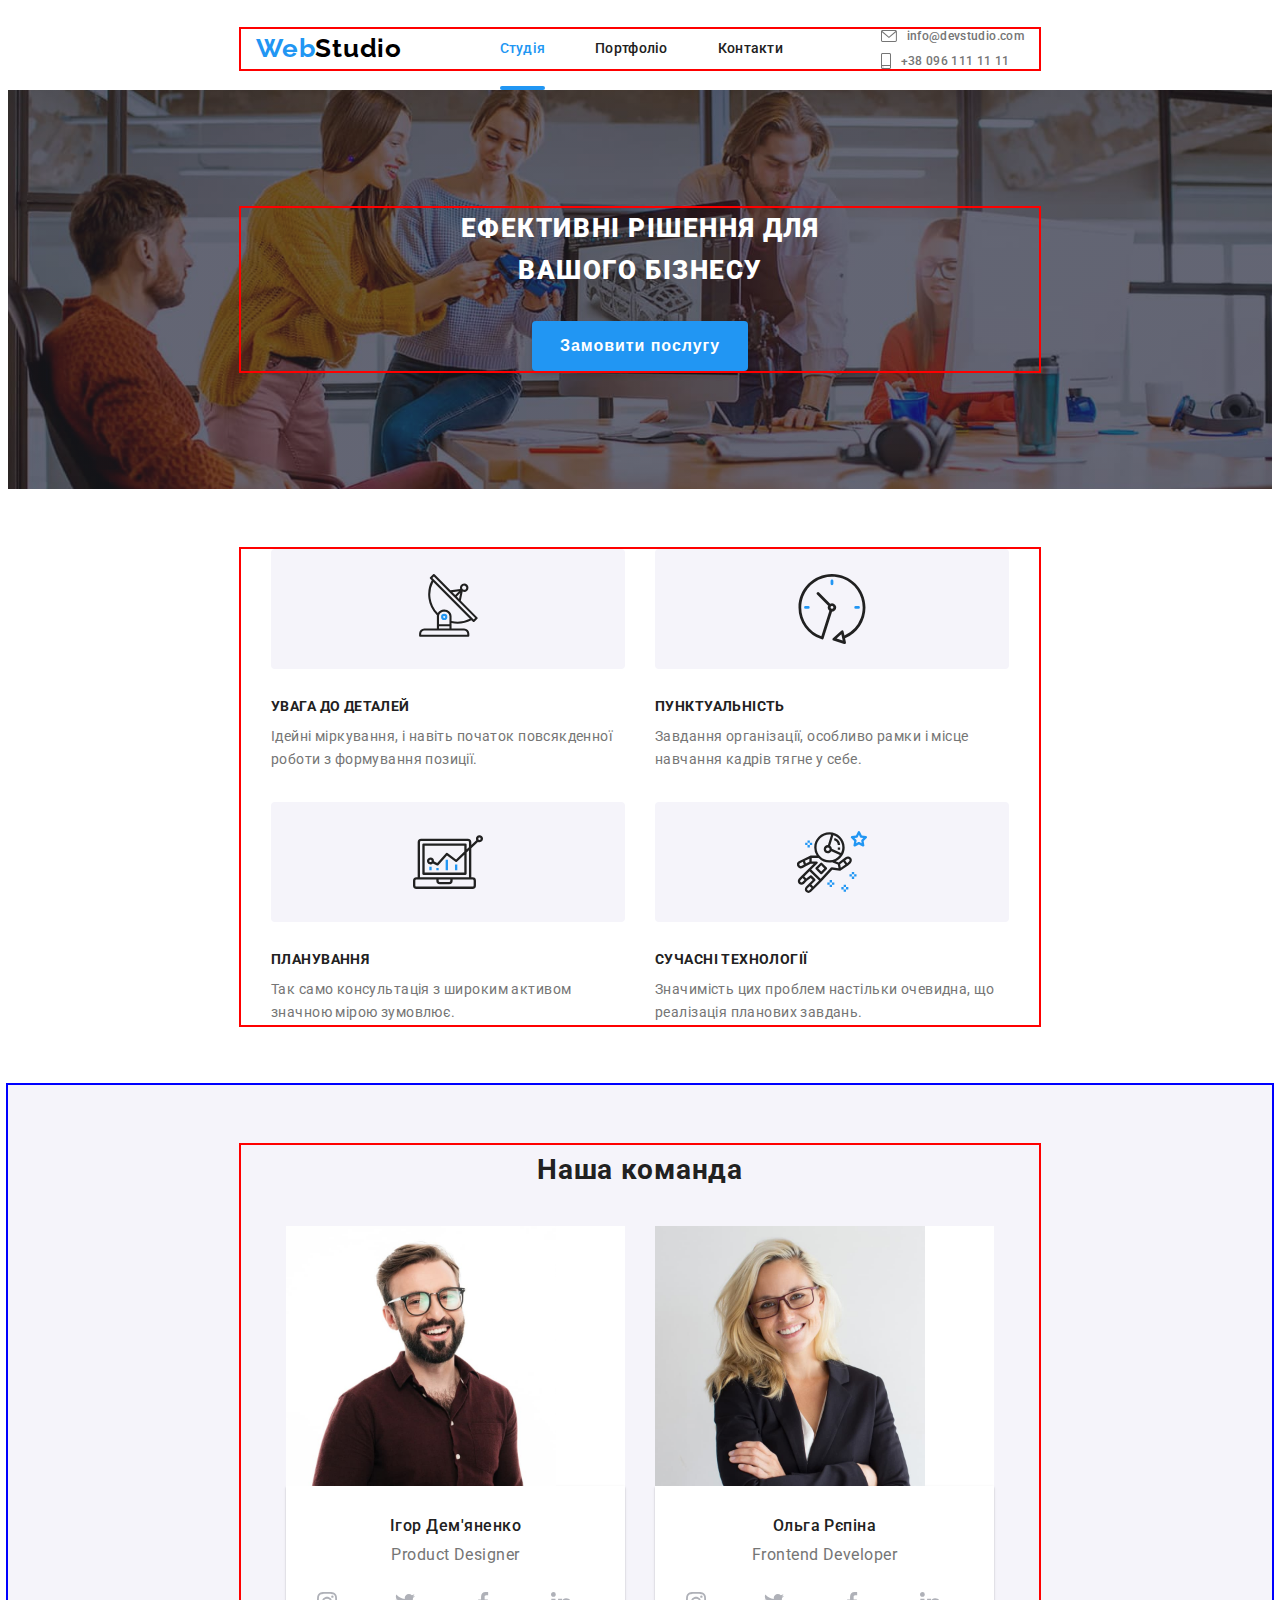
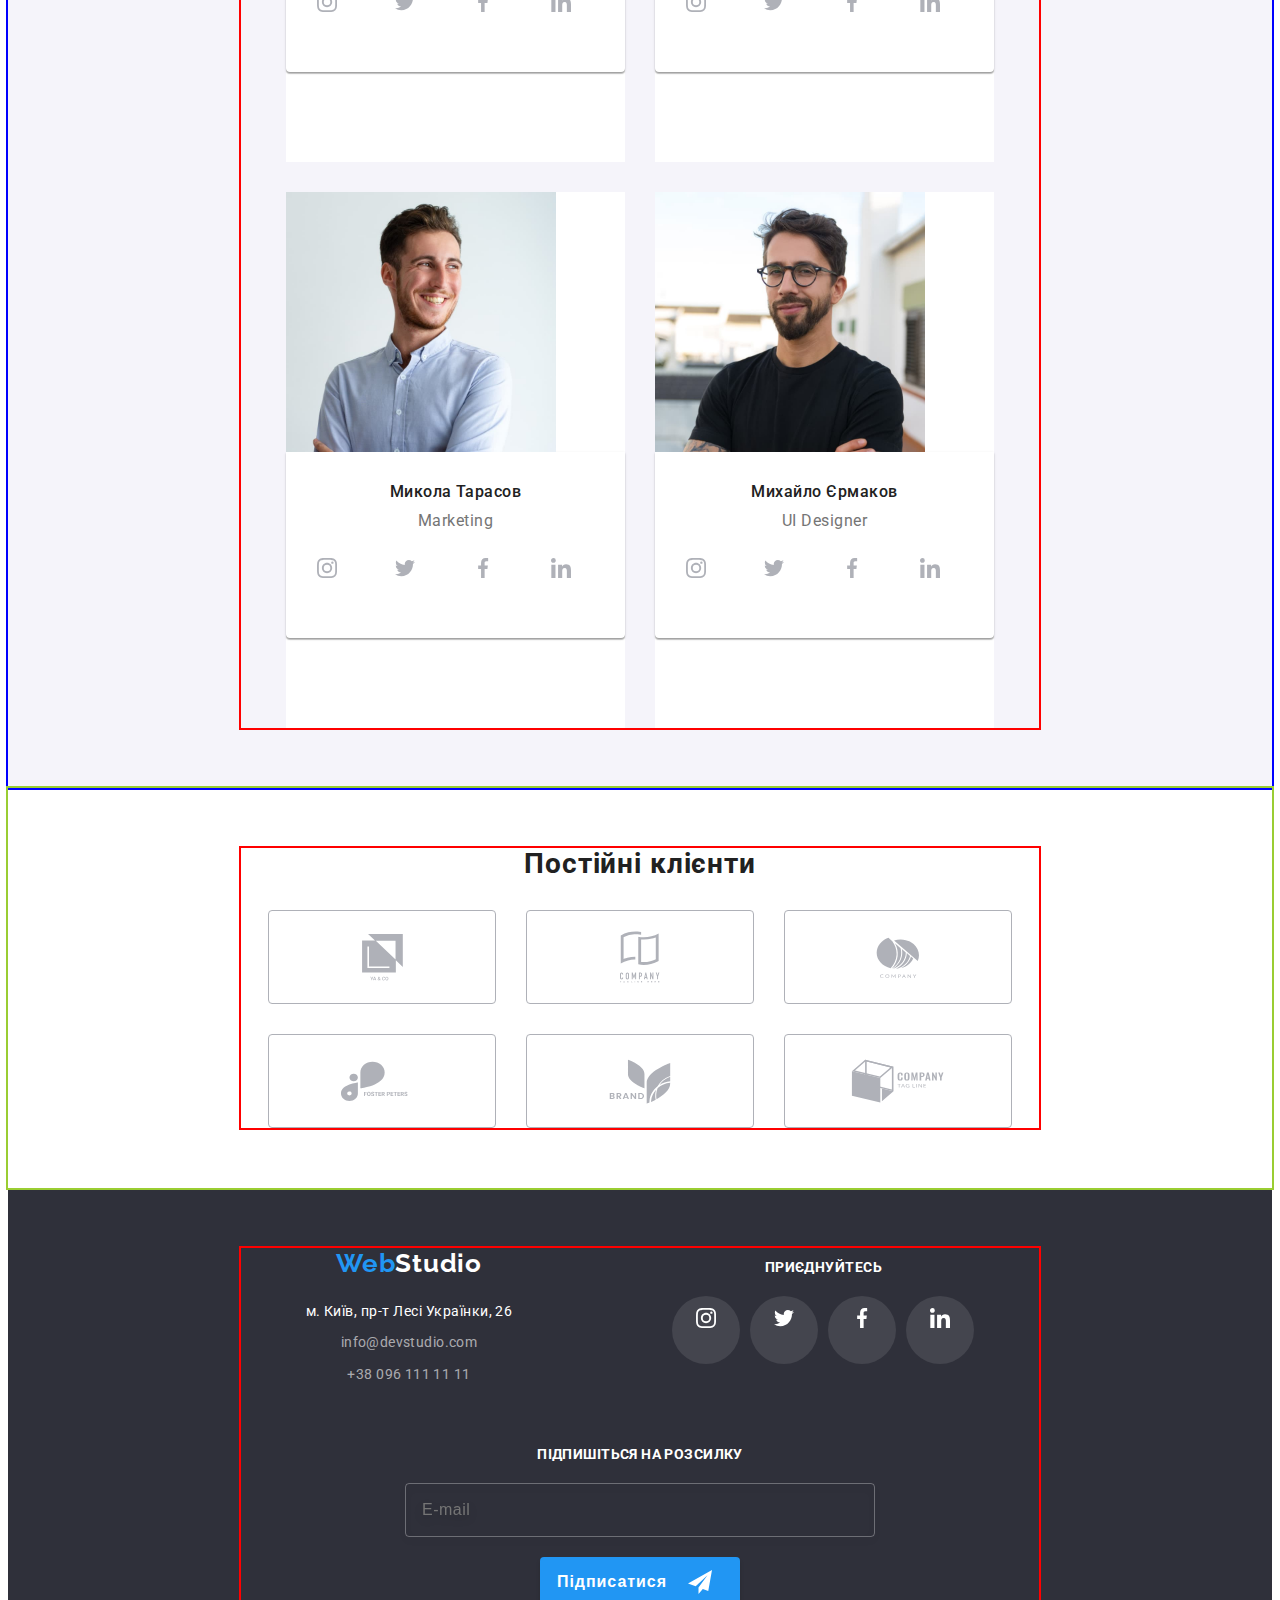
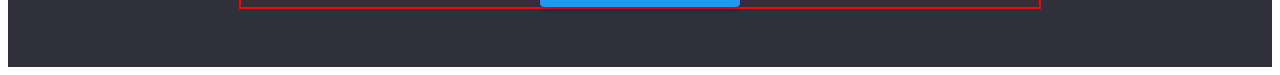
==== index.html @ fd3b654a "Applies Adaptive Layout" ====
<!DOCTYPE html>
<html lang="uk">
<head>
    <meta charset="UTF-8">
    <meta http-equiv="X-UA-Compatible" content="IE=edge">
    <meta name="viewport" content="width=device-width, initial-scale=1.0" />
    <title>Студія</title>

    <link rel="stylesheet" href="https://cdnjs.cloudflare.com/ajax/libs/modern-normalize/1.1.0/modern-normalize.min.css"
        integrity="sha512-wpPYUAdjBVSE4KJnH1VR1HeZfpl1ub8YT/NKx4PuQ5NmX2tKuGu6U/JRp5y+Y8XG2tV+wKQpNHVUX03MfMFn9Q=="
        crossorigin="anonymous" referrerpolicy="no-referrer">
    <link rel="preconnect" href="https://fonts.googleapis.com">
    <link rel="preconnect" href="https://fonts.gstatic.com" crossorigin>
    <link href="https://fonts.googleapis.com/css2?family=Raleway:wght@700&family=Roboto:wght@400;500;700;900&display=swap"
        rel="stylesheet">
    <link rel="stylesheet" href="./css/main.min.css" />
</head>
<body>
    <!-- Шапка сторінки -->
    <header class="header-container">
        <div class="container header-wrap">
            <a href="/" lang="en" class="logo">Web<span class="logo__item--black">Studio</span></a>
            <nav>
                <ul class="nav">
                    <li><a class="nav__link nav__link--current" href="./">Студія</a></li>
                    <li><a class="nav__link" href="./portfolio.html">Портфоліо</a></li>
                    <li><a class="nav__link" href="">Контакти</a></li>
                </ul>
            </nav>
            <ul class="header-contacts">
                <li class="header-contacts__item"><a href="mailto:info@devstudio.com" class="header-contacts__link">
                    <svg aria-label="конверт" class="header-contacts__icon-envelope" width="16px" height="12px">
                        <use href="./images/sprite.svg#envelope"></use>
                    </svg>
                    info@devstudio.com</a>
                </li>
                <li class="header-contacts__item"><a href="tel:+380961111111" class="header-contacts__link">
                        <svg aria-label="смартфон" class="header-contacts__icon-smartphone" width="10px" height="16px">
                            <use href="./images/sprite.svg#smartphone"></use>
                        </svg>
                        +38 096 111 11 11
                    </a>
                </li>
            </ul>
        </div>
    </header>

    <main>
        <!-- Герой-->
        <section class="hero-container">
            <div class="container">
                <h1 class="container__hero-title">Ефективні рішення для<br>вашого бізнесу</h1>
                <button type="button" class="button button--wide" data-modal-open>Замовити послугу</button>
                <!-- Модальне вікно-->
                <div class="backdrop is-hidden" data-modal>
                    <div class="modal">
                        <button type="button" class="modal__close-btn" data-modal-close>
                            <svg aria-label="закрити" width="11px" height="11px">
                                <use href="./images/sprite.svg#close-modal-button"></use>
                            </svg>
                        </button>
                        <form name="application-form" class="application-form" autocomplete="off">
                            <p class="application-form__header">Залиште свої дані, ми вам передзвонимо</p>
                            <label class="application-form__label">
                                <span class="application-form__label-text">Ім'я</span>
                                <span class="application-form__input-wrapper">
                                    <input type="text" class="application-form__input" name="username" autofocus required>
                                    <svg aria-label="людина" class="application-form__icon" width="18px" height="18px">
                                        <use href="./images/sprite.svg#modal-icon-person"></use>
                                    </svg>
                                </span>
                            </label>
                            <label class="application-form__label">
                                <span class="application-form__label-text">Телефон</span>
                                <span class="application-form__input-wrapper">
                                    <input type="tel" class="application-form__input" name="phone" required>
                                    <svg aria-label="слухавка телефону" class="application-form__icon" width="18px" height="18px">
                                        <use href="./images/sprite.svg#modal-icon-phone"></use>
                                    </svg>
                                </span>
                            </label>
                            <label class="application-form__label"> 
                                <span class="application-form__label-text">Пошта</span>
                                <span class="application-form__input-wrapper">
                                    <input type="email" class="application-form__input" name="email" required/>
                                    <svg aria-label="конверт" class="application-form__icon" width="18px" height="18px">
                                        <use href="./images/sprite.svg#modal-icon-email"></use>
                                    </svg>
                                </span>
                            </label>
                            <label class="application-form__label">
                                <span class="application-form__label-text">Коментар</span>
                                <textarea name="form-comment" class="application-form__comment" placeholder="Введіть текст"></textarea>
                            </label>
                            <label class="application-form__label-terms">
                                <input type="checkbox" name="application-form-checkbox" value="accept" class="application-form__checkbox"/>Погоджуюся з розсилкою та приймаю <a href="" class="application-form__agreement-link">Умови договору</a>
                                <svg aria-label="мітка" class="application-form__checkbox-icon" width="16px" height="15px">
                                    <use href="./images/sprite.svg#application-form-checkbox-icon"></use>
                                </svg>
                            </label>
                            <button type="submit" class="button button--narrow">Відправити</button>
                        </form>
                    </div>
                </div>
            </div>
        </section>

            <!-- Переваги студії -->
        <section class="advant-container">
            <div class="container">
                <h2 hidden>Цінності студії</h2>
                <ul class="advant-list">
                    <li class="advant-list__item">
                        <div class="advant-list__icon-wrap">
                            <svg aria-label="антена" width="70px" height="70px">
                                <use href="./images/sprite.svg#antenna"></use>
                            </svg>
                        </div>
                        <h2 class="advant-list__title">УВАГА ДО ДЕТАЛЕЙ</h2>
                        <p class="advant-list__desc">Ідейні міркування, і навіть початок повсякденної роботи з формування позиції.</p>
                    </li>
                    <li class="advant-list__item">
                        <div class="advant-list__icon-wrap">
                            <svg aria-label="годинник" width="70px" height="70px">
                                <use href="./images/sprite.svg#clock"></use>
                            </svg>
                        </div>
                        <h2 class="advant-list__title">ПУНКТУАЛЬНІСТЬ</h2>
                        <p class="advant-list__desc">Завдання організації, особливо рамки і місце навчання кадрів тягне у себе.</p>
                    </li>
                    <li class="advant-list__item">
                        <div class="advant-list__icon-wrap">
                            <svg aria-label="діаграма" width="70px" height="70px">
                                <use href="./images/sprite.svg#diagram"></use>
                            </svg>
                        </div>    
                        <h2 class="advant-list__title">ПЛАНУВАННЯ</h2>
                        <p class="advant-list__desc">Так само консультація з широким активом значною мірою зумовлює.</p>
                    </li>
                    <li class="advant-list__item">
                        <div class="advant-list__icon-wrap">
                            <svg aria-label="астронавт" width="70px" height="70px">
                                <use href="./images/sprite.svg#astronaut"></use>
                            </svg>
                        </div>
                        <h2 class="advant-list__title">СУЧАСНІ ТЕХНОЛОГІЇ</h2>
                        <p class="advant-list__desc">Значимість цих проблем настільки очевидна, що реалізація планових завдань.</p>
                    </li>
                </ul>
            </div>
        </section>

            <!-- Напрями діяльності студії -->
        <section class="activities-container">
            <div class="container">
                <h2 class="container__activities-section-title">Чим ми займаємося</h2>
                <ul class="activities-list">
                    <li class="activities-list__item">
                        <img src="./images/typing-on-a-keyboard-1.jpg" alt="typing-on-a-keyboard" width="370">
                        <div class="activities-list__overley">Десктопні додатки</div>
                    </li>
                    <li class="activities-list__item">
                        <img src="./images/working-on-a-notebook-2.jpg" alt="working-on-a-notebook" width="370">
                        <div class="activities-list__overley">Мобільні додатки</div>
                    </li>
                    <li class="activities-list__item">
                        <img src="./images/working-on-a-tablet-3.jpg" alt="working-on-a-tablet" width="370">
                        <div class="activities-list__overley">Дизайнерські рішення</div>
                    </li>
                </ul>
            </div>
        </section>

        <!-- Команда студії -->
        <section class="team-container">
            <div class="container">
                <h2 class="container__team-section-title">Наша команда</h2>
                <ul class="team-list">
                    <li class="team-list__item">
                        <img class="team-list__image" src="./images/team-card-1.jpg" alt="team-card-1" width="270">
                        <div class="team-list__meta">
                            <h3 class="team-list__name">Ігор Дем'яненко</h3>
                            <p class="team-list__position">Product Designer</p>
                            <ul class="soc-list">
                                <li class="soc-list__item">
                                    <a href="" class="soc-list__link soc-list__link--light-bgr">
                                        <svg aria-label="instagram" class="icon-instagram" width="20px" height="20px">
                                            <use href="./images/sprite.svg#instagram"></use>
                                        </svg>
                                    </a>
                                </li>
                                <li class="soc-list__item">
                                    <a href="" class="soc-list__link soc-list__link--light-bgr">
                                        <svg aria-label="twitter" class="icon-twitter" width="20px" height="20px">
                                            <use href="./images/sprite.svg#twitter"></use>
                                        </svg>
                                    </a>
                                </li>
                                <li class="soc-list__item">
                                    <a href="" class="soc-list__link soc-list__link--light-bgr">
                                        <svg aria-label="facebook" class="icon-facebook" width="20px" height="20px">
                                            <use href="./images/sprite.svg#facebook"></use>
                                        </svg>
                                    </a>
                                </li>
                                <li class="soc-list__item">
                                    <a href="" class="soc-list__link soc-list__link--light-bgr">
                                        <svg aria-label="linkedin" class="icon-linkedin" width="20px" height="20px">
                                            <use href="./images/sprite.svg#linkedin"></use>
                                        </svg>
                                    </a>
                                </li>
                            </ul>
                        </div>
                    </li>
                    <li class="team-list__item">
                        <img class="team-list__image" src="./images/team-card-2.jpg" alt="team-card-2" width="270">
                        <div class="team-list__meta">
                            <h3 class="team-list__name">Ольга Рєпіна</h3>
                            <p class="team-list__position">Frontend Developer</p>
                            <ul class="soc-list">
                                <li class="soc-list__item">
                                    <a href="" class="soc-list__link soc-list__link--light-bgr">
                                        <svg aria-label="instagram" class="icon-instagram" width="20px" height="20px">
                                            <use href="./images/sprite.svg#instagram"></use>
                                        </svg>
                                    </a>
                                </li>
                                <li class="soc-list__item">
                                    <a href="" class="soc-list__link soc-list__link--light-bgr">
                                        <svg aria-label="twitter" class="icon-twitter" width="20px" height="20px">
                                            <use href="./images/sprite.svg#twitter"></use>
                                        </svg>
                                    </a>
                                </li>
                                <li class="soc-list__item">
                                    <a href="" class="soc-list__link soc-list__link--light-bgr">
                                        <svg aria-label="facebook" class="icon-facebook" width="20px" height="20px">
                                            <use href="./images/sprite.svg#facebook"></use>
                                        </svg>
                                    </a>
                                </li>
                                <li class="soc-list__item">
                                    <a href="" class="soc-list__link soc-list__link--light-bgr">
                                        <svg aria-label="linkedin" class="icon-linkedin" width="20px" height="20px">
                                            <use href="./images/sprite.svg#linkedin"></use>
                                        </svg>
                                    </a>
                                </li>
                            </ul>
                        </div>
                    </li>
                    <li class="team-list__item">
                        <img class="team-list__image" src="./images/team-card-3.jpg" alt="team-card-3" width="270">
                        <div class="team-list__meta">
                            <h3 class="team-list__name">Микола Тарасов</h3>
                            <p class="team-list__position">Marketing</p>
                            <ul class="soc-list">
                                <li class="soc-list__item">
                                    <a href="" class="soc-list__link soc-list__link--light-bgr">
                                        <svg aria-label="instagram" class="icon-instagram" width="20px" height="20px">
                                            <use href="./images/sprite.svg#instagram"></use>
                                        </svg>
                                    </a>
                                </li>
                                <li class="soc-list__item">
                                    <a href="" class="soc-list__link soc-list__link--light-bgr">
                                        <svg aria-label="twitter" class="icon-twitter" width="20px" height="20px">
                                            <use href="./images/sprite.svg#twitter"></use>
                                        </svg>
                                    </a>
                                </li>
                                <li class="soc-list__item">
                                    <a href="" class="soc-list__link soc-list__link--light-bgr">
                                        <svg aria-label="facebook" class="icon-facebook" width="20px" height="20px">
                                            <use href="./images/sprite.svg#facebook"></use>
                                        </svg>
                                    </a>
                                </li>
                                <li class="soc-list__item">
                                    <a href="" class="soc-list__link soc-list__link--light-bgr">
                                        <svg aria-label="linkedin" class="icon-linkedin" width="20px" height="20px">
                                            <use href="./images/sprite.svg#linkedin"></use>
                                        </svg>
                                    </a>
                                </li>
                            </ul>
                        </div>
                    </li>
                    <li class="team-list__item">
                        <img class="team-list__image" src="./images/team-card-4.jpg" alt="team-card-4" width="270">
                        <div class="team-list__meta">
                            <h3 class="team-list__name">Михайло Єрмаков</h3>
                            <p class="team-list__position">UI Designer</p>
                            <ul class="soc-list">
                                <li class="soc-list__item">
                                    <a href="" class="soc-list__link soc-list__link--light-bgr">
                                        <svg aria-label="instagram" class="icon-instagram" width="20px" height="20px">
                                            <use href="./images/sprite.svg#instagram"></use>
                                        </svg>
                                    </a>
                                </li>
                                <li class="soc-list__item">
                                    <a href="" class="soc-list__link soc-list__link--light-bgr">
                                        <svg aria-label="twitter" class="icon-twitter" width="20px" height="20px">
                                            <use href="./images/sprite.svg#twitter"></use>
                                        </svg>
                                    </a>
                                </li>
                                <li class="soc-list__item">
                                    <a href="" class="soc-list__link soc-list__link--light-bgr"> 
                                        <svg aria-label="facebook" class="icon-facebook" width="20px" height="20px">
                                            <use href="./images/sprite.svg#facebook"></use>
                                        </svg>
                                    </a>
                                </li>
                                <li class="soc-list__item">
                                    <a href="" class="soc-list__link soc-list__link--light-bgr">
                                        <svg aria-label="linkedin" class="icon-linkedin" width="20px" height="20px">
                                            <use href="./images/sprite.svg#linkedin"></use>
                                        </svg>
                                    </a>
                                </li>
                            </ul>
                        </div>
                    </li>
                </ul>
            </div>
        </section>
        <!-- Постійні клієнти -->
        <section class="clients-container">
            <div class="container">
                <h2 class="container__clients-section-title">Постійні клієнти</h2>
                <ul class="clients-list">
                    <li class="clients-list__item">
                        <a href="" class="clients-list__link">
                            <svg aria-label="YA & CO" class="icon-client1" width="41px" height="46.7px">
                                <use href="./images/sprite.svg#client-1"></use>
                            </svg>
                        </a>
                    </li>
                    <li class="clients-list__item">
                        <a href="" class="clients-list__link">
                            <svg aria-label="Company Tagline Here" class="icon-client2" width="40px" height="52px">
                                <use href="./images/sprite.svg#client-2"></use>
                            </svg>
                        </a>
                    </li>
                    <li class="clients-list__item">
                        <a href="" class="clients-list__link">
                            <svg aria-label="Company" class="icon-client3" width="43.46px" height="41.18px">
                                <use href="./images/sprite.svg#client-3"></use>
                            </svg>
                        </a>
                    </li>
                    <li class="clients-list__item">
                        <a href="" class="clients-list__link">
                            <svg aria-label="FOSTER PETERS" class="icon-client4" width="84.44px" height="40.62px">
                                <use href="./images/sprite.svg#client-4"></use>
                            </svg>
                        </a>
                    </li>
                    <li class="clients-list__item">
                        <a href="" class="clients-list__link">
                            <svg aria-label="Brand" class="icon-client5" width="62.54px" height="45.43px">
                                <use href="./images/sprite.svg#client-5"></use>
                            </svg>
                        </a>
                    </li>
                    <li class="clients-list__item">
                        <a href="" class="clients-list__link">
                            <svg aria-label="Company Tag Line" class="icon-client6" width="93.79px" height="43.93px">
                                <use href="./images/sprite.svg#client-6"></use>
                            </svg>
                        </a>
                    </li>
                </ul>
            </div>
        </section>
    </main>
    <!-- Підвал сторінки -->
    <footer class="footer-container">
        <div class="container footer-wrap">
            <div class="footer-meta">
                <div class="logoAddress-wrap">
                    <a href="/" lang="en" class="logo">Web<span class="logo__item--white">Studio</span></a>
                    <address class="address-wrap">
                        <ul class="footer-contacts">
                            <li><a href="https://goo.gl/maps/rDy1vXwuBz4z4Ud97" class="footer-contacts__address-link">м. Київ, пр-т Лесі Українки, 26</a>
                                </li>
                            <li><a href="mailto:info@devstudio.com" class="footer-contacts__link">info@devstudio.com</a></li>
                            <li><a href="tel:+380961111111" class="footer-contacts__link">+38 096 111 11 11</a></li>
                        </ul>
                    </address>
                </div>
                <div class="soc-wrap">
                    <p class="soc-wrap__text">приєднуйтесь</p>
                    <ul class="soc-list">
                        <li>
                            <a href="" class="soc-list__link soc-list__link--dark-bgr">
                                <svg aria-label="instagram" class="icon-instagram" width="20px" height="20px">
                                    <use href="./images/sprite.svg#instagram"></use>
                                </svg>
                            </a>
                        </li>
                        <li>
                            <a href="" class="soc-list__link soc-list__link--dark-bgr">
                                <svg aria-label="twitter" class="icon-twitter" width="20px" height="20px">
                                    <use href="./images/sprite.svg#twitter"></use>
                                </svg>
                            </a>
                        </li>
                        <li>
                            <a href="" class="soc-list__link soc-list__link--dark-bgr">
                                <svg aria-label="facebook" class="icon-facebook" width="20px" height="20px">
                                    <use href="./images/sprite.svg#facebook"></use>
                                </svg>
                            </a>
                        </li>
                        <li>
                            <a href="" class="soc-list__link soc-list__link--dark-bgr">
                                <svg aria-label="linkedin" class="icon-linkedin" width="20px" height="20px">
                                    <use href="./images/sprite.svg#linkedin"></use>
                                </svg>
                            </a>
                        </li>
                    </ul>
                </div>
            </div>
            <div class="signup-form">
                <form name="signup-form" autocomplete="off">
                    <p class="signup-form__text">Підпишіться на розсилку</p>
                    <label class="signup-form__label">
                        <input type="email" name="email" placeholder="E-mail" class="signup-form__input">
                    </label>
                    <div class="signup-form__btn-wrap">
                    <button type="submit" class="signup-form__btn">Підписатися</button>
                    <svg aria-label="паперовий літачок" class="signup-form__btn-icon" width="24px" height="24px">
                        <use href="./images/sprite.svg#icon-send"></use>
                    </svg> 
                    </div>
                </form>
            </div>
        </div>
    </footer>
    <script src="./js/modal.js"></script>
</body>
</html>
---- css/main.min.css ----
:root{--primary-bg-color: #F5F5F5;--secondary-bg-color: #F5F4FA;--tertiary-bg-and-text-color: #FFFFFF;--primary-accent-bg-and-text-color: #2196F3;--secondary-accent-bg-color: #188CE8;--primary-text-color: #212121;--secondary-text-color: #757575;--transition-timing-function: cubic-bezier(0.4, 0, 0.2, 1)}ul{list-style:none;margin:0;padding:0}a{text-decoration:none;font-style:normal;display:block}img{display:block}h1,h2,h3,h4,h5,h6,p{margin:0}body{font-family:"Roboto",sans-serif;color:var(--primary-text-color);background-color:var(--tertiary-bg-and-text-color);letter-spacing:.03em}.container{margin:0 auto;padding-left:15px;padding-right:15px;width:480px;outline:2px solid red}@media screen and (min-width: 768px){.container{width:768px}}@media screen and (min-width: 1600px){.container{width:1600px}}.header-container{padding-top:16px;padding-bottom:16px}@media screen and (min-width: 768px){.header-container{padding-top:21px;padding-bottom:21px}}@media screen and (min-width: 1600px){.header-container{padding-top:24px;padding-bottom:25px}}.header-wrap{display:-webkit-box;display:-ms-flexbox;display:flex;-webkit-box-align:center;-ms-flex-align:center;align-items:center}@media screen and (min-width: 768px)and (max-width: 1599px){.header-wrap{-webkit-box-pack:justify;-ms-flex-pack:justify;justify-content:space-between}}.portfolio-header{border-bottom:1px solid #ececec}.nav{display:none}@media screen and (min-width: 768px){.nav{display:-webkit-box;display:-ms-flexbox;display:flex;gap:50px}}.nav__link{position:relative;color:var(--primary-text-color);-webkit-transition:color 250ms var(--transition-timing-function);transition:color 250ms var(--transition-timing-function);font-weight:500;font-size:14px;line-height:1.1;letter-spacing:.02em}.nav__link:hover,.nav__link:focus{color:var(--primary-accent-bg-and-text-color)}.nav__link--current{color:var(--primary-accent-bg-and-text-color)}.nav__link--current::after{position:absolute;left:0;bottom:-33px;content:"";display:block;width:100%;height:4px;background-color:var(--primary-accent-bg-and-text-color);border-radius:2px;opacity:1;-webkit-transition:opacity 250ms var(--transition-timing-function);transition:opacity 250ms var(--transition-timing-function)}.header-contacts{display:none}@media screen and (min-width: 768px){.header-contacts{display:block}}@media screen and (min-width: 1600px){.header-contacts{display:-webkit-box;display:-ms-flexbox;display:flex;gap:50px;margin-left:auto}}@media screen and (min-width: 768px)and (max-width: 1599px){.header-contacts__item:not(:last-child){margin-bottom:10px}}.header-contacts__link{display:-webkit-box;display:-ms-flexbox;display:flex;-webkit-box-align:center;-ms-flex-align:center;align-items:center;color:var(--secondary-text-color);-webkit-transition:color 250ms var(--transition-timing-function);transition:color 250ms var(--transition-timing-function)}@media screen and (min-width: 768px){.header-contacts__link{font-weight:500;font-size:12px;line-height:1.17;letter-spacing:.03em}}@media screen and (min-width: 1600px){.header-contacts__link{font-weight:500;font-size:14px;line-height:1.1;letter-spacing:.03em}}.header-contacts__link:hover,.header-contacts__link:focus{color:var(--primary-accent-bg-and-text-color)}.header-contacts__icon-envelope{fill:currentColor;margin-right:10px}.header-contacts__icon-envelope:hover,.header-contacts__icon-envelope:focus{fill:var(--primary-accent-bg-and-text-color)}.header-contacts__icon-smartphone{fill:currentColor;margin-right:10px}.header-contacts__icon-smartphone:hover,.header-contacts__icon-smartphone:focus{fill:var(--primary-accent-bg-and-text-color)}.footer-container{padding-top:60px;padding-bottom:60px;background-color:#2f303a}.footer-wrap{display:-webkit-box;display:-ms-flexbox;display:flex;-webkit-box-align:center;-ms-flex-align:center;align-items:center;-webkit-box-pack:center;-ms-flex-pack:center;justify-content:center;-webkit-box-orient:vertical;-webkit-box-direction:normal;-ms-flex-direction:column;flex-direction:column}@media screen and (min-width: 1600px){.footer-wrap{display:-webkit-box;display:-ms-flexbox;display:flex;-webkit-box-align:baseline;-ms-flex-align:baseline;align-items:baseline;-webkit-box-pack:start;-ms-flex-pack:start;justify-content:flex-start;-webkit-box-orient:horizontal;-webkit-box-direction:normal;-ms-flex-direction:row;flex-direction:row}}.footer-meta{text-align:center}@media screen and (min-width: 768px){.footer-meta{display:-webkit-box;display:-ms-flexbox;display:flex;-webkit-box-align:baseline;-ms-flex-align:baseline;align-items:baseline;gap:160px;margin-bottom:60px}}@media screen and (min-width: 1600px){.footer-meta{text-align:left;gap:70px;margin-bottom:0;margin-left:200px}}.address-wrap{margin-top:20px}.footer-contacts__address-link{color:var(--tertiary-bg-and-text-color);font-weight:400;font-size:14px;line-height:1.7}.footer-contacts__link{color:rgba(255,255,255,.6);-webkit-transition:color 250ms var(--transition-timing-function);transition:color 250ms var(--transition-timing-function);font-weight:400;font-size:14px;line-height:1.7;letter-spacing:.03em;margin-top:8px}@media screen and (min-width: 1600px){.footer-contacts__link{margin-top:9px}}.footer-contacts__link:hover,.footer-contacts__link:focus{color:var(--primary-accent-bg-and-text-color)}@media screen and (max-width: 767px){.soc-wrap{margin-top:60px;margin-bottom:60px}}@media screen and (min-width: 1600px){.soc-wrap{margin-right:90px}}.soc-wrap__text{font-weight:700;font-size:14px;line-height:1.14;text-transform:uppercase;color:var(--tertiary-bg-and-text-color);text-align:center;margin-bottom:20px}@media screen and (min-width: 1600px){.soc-wrap__text{text-align:left}}.signup-form{width:100%;text-align:center}@media screen and (min-width: 1600px){.signup-form{width:663px;text-align:left}}.signup-form__text{font-weight:700;font-size:14px;line-height:1.14;letter-spacing:.03em;text-transform:uppercase;color:var(--tertiary-bg-and-text-color);margin-bottom:20px}.signup-form__input{height:50px;width:100%;border:1px solid rgba(255,255,255,.3);-webkit-filter:drop-shadow(0px 4px 4px rgba(0, 0, 0, 0.15));filter:drop-shadow(0px 4px 4px rgba(0, 0, 0, 0.15));border-radius:4px;background-color:rgba(0,0,0,0);padding-left:16px;color:rgba(255,255,255,.3);font-weight:400;font-size:16px;line-height:1.25;letter-spacing:.03em;-webkit-transition:outline-color 250ms var(--transition-timing-function),border-color 250ms var(--transition-timing-function);transition:outline-color 250ms var(--transition-timing-function),border-color 250ms var(--transition-timing-function)}@media screen and (min-width: 768px){.signup-form__input{width:450px;margin-bottom:20px}}@media screen and (min-width: 1600px){.signup-form__input{width:358px;margin-right:12px;margin-bottom:0}}.signup-form__input::-webkit-input-placeholder{font-weight:400;font-size:16px;line-height:1.25px}.signup-form__input::-moz-placeholder{font-weight:400;font-size:16px;line-height:1.25px}.signup-form__input:-ms-input-placeholder{font-weight:400;font-size:16px;line-height:1.25px}.signup-form__input::-ms-input-placeholder{font-weight:400;font-size:16px;line-height:1.25px}.signup-form__input::placeholder{font-weight:400;font-size:16px;line-height:1.25px}.signup-form__input:focus-within{border:none;outline:1px solid rgba(255,255,255,.3)}.signup-form__btn-wrap{position:relative;width:200px;height:50px;display:inline-block;margin-top:20px}@media screen and (min-width: 768px)and (max-width: 1599px){.signup-form__btn-wrap{display:block;margin:0 auto}}@media screen and (min-width: 1600px){.signup-form__btn-wrap{margin-top:0}}.signup-form__btn{width:200px;height:50px;-webkit-box-shadow:0px 4px 4px rgba(0,0,0,.15);box-shadow:0px 4px 4px rgba(0,0,0,.15);border-radius:4px;border-color:rgba(0,0,0,0);background-color:var(--primary-accent-bg-and-text-color);color:var(--tertiary-bg-and-text-color);cursor:pointer;font-weight:700;font-size:16px;line-height:1.9;letter-spacing:.06em;padding-right:62px}.signup-form__btn-icon{position:absolute;top:50%;right:28px;-webkit-transform:translateY(-50%);transform:translateY(-50%)}.logo{color:var(--primary-accent-bg-and-text-color);font-family:"Raleway",sans-serif;font-weight:700;font-size:26px;line-height:1.2;letter-spacing:.03em}@media screen and (min-width: 1600px){.logo{margin-right:93px}}.logo__item--black{color:#000}.logo__item--white{color:var(--tertiary-bg-and-text-color)}.button{display:block;margin:0 auto;height:50px;font-weight:700;font-size:16px;line-height:1.9;letter-spacing:.06em;-webkit-box-shadow:0px 4px 4px rgba(0,0,0,.15);box-shadow:0px 4px 4px rgba(0,0,0,.15);border-color:rgba(0,0,0,0);border-radius:4px;cursor:pointer;color:var(--tertiary-bg-and-text-color);background-color:var(--primary-accent-bg-and-text-color);-webkit-transition:background-color 250ms var(--transition-timing-function);transition:background-color 250ms var(--transition-timing-function)}.button:hover,.button:focus{background-color:var(--secondary-accent-bg-color)}.button--wide{min-width:216px}.button--narrow{min-width:200px}.soc-list{display:-webkit-box;display:-ms-flexbox;display:flex;-webkit-box-pack:center;-ms-flex-pack:center;justify-content:center;gap:10px}.soc-list__link{height:44px;width:44px;padding:12px;border-radius:50%}.soc-list__link--light-bgr{fill:#afb1b8;-webkit-transition:fill 250ms var(--transition-timing-function),background-color 250ms var(--transition-timing-function);transition:fill 250ms var(--transition-timing-function),background-color 250ms var(--transition-timing-function)}.soc-list__link--light-bgr:hover,.soc-list__link--light-bgr:focus{fill:var(--tertiary-bg-and-text-color);background-color:var(--primary-accent-bg-and-text-color)}.soc-list__link--dark-bgr{fill:var(--tertiary-bg-and-text-color);background-color:rgba(255,255,255,.1);-webkit-transition:background-color 250ms var(--transition-timing-function);transition:background-color 250ms var(--transition-timing-function)}.soc-list__link--dark-bgr:hover,.soc-list__link--dark-bgr:focus{background-color:var(--primary-accent-bg-and-text-color)}.portfolio-btn-list{display:-webkit-box;display:-ms-flexbox;display:flex;-webkit-box-pack:center;-ms-flex-pack:center;justify-content:center;gap:8px;margin-bottom:50px}.portfolio-btn-list__item{background-color:var(--secondary-bg-color);-webkit-transition:color 250ms var(--transition-timing-function),background-color 250ms var(--transition-timing-function),-webkit-box-shadow 250ms var(--transition-timing-function);transition:color 250ms var(--transition-timing-function),background-color 250ms var(--transition-timing-function),-webkit-box-shadow 250ms var(--transition-timing-function);transition:color 250ms var(--transition-timing-function),background-color 250ms var(--transition-timing-function),box-shadow 250ms var(--transition-timing-function);transition:color 250ms var(--transition-timing-function),background-color 250ms var(--transition-timing-function),box-shadow 250ms var(--transition-timing-function),-webkit-box-shadow 250ms var(--transition-timing-function);cursor:pointer;font-weight:500;font-size:16px;line-height:1.6;letter-spacing:.03em;text-align:center;padding:6px 22px;border-radius:4px;border:rgba(0,0,0,0)}.portfolio-btn-list__item:hover,.portfolio-btn-list__item:focus{color:var(--tertiary-bg-and-text-color);background-color:var(--primary-accent-bg-and-text-color);-webkit-box-shadow:0px 3px 1px rgba(0,0,0,.1),0px 1px 2px rgba(0,0,0,.08),0px 2px 2px rgba(0,0,0,.12);box-shadow:0px 3px 1px rgba(0,0,0,.1),0px 1px 2px rgba(0,0,0,.08),0px 2px 2px rgba(0,0,0,.12)}.main-container{padding-top:94px;padding-bottom:94px}.projects-container{margin-left:auto;margin-right:auto}.projects-set{display:-webkit-box;display:-ms-flexbox;display:flex;-ms-flex-wrap:wrap;flex-wrap:wrap;gap:30px}.projects-set__item{background-color:var(--tertiary-bg-and-text-color);width:calc((100% - 60px)/3);-webkit-transition:-webkit-box-shadow 250ms var(--transition-timing-function);transition:-webkit-box-shadow 250ms var(--transition-timing-function);transition:box-shadow 250ms var(--transition-timing-function);transition:box-shadow 250ms var(--transition-timing-function), -webkit-box-shadow 250ms var(--transition-timing-function)}.projects-set__item:hover{-webkit-box-shadow:0px 1px 1px rgba(0,0,0,.12),0px 4px 4px rgba(0,0,0,.06),1px 4px 6px rgba(0,0,0,.16);box-shadow:0px 1px 1px rgba(0,0,0,.12),0px 4px 4px rgba(0,0,0,.06),1px 4px 6px rgba(0,0,0,.16)}.project-item-visual__image{display:block;max-width:100%;height:auto}.project-item-visual{position:relative;overflow:hidden}.project-item-visual__overley{position:absolute;-webkit-transform:translateY(0);transform:translateY(0);-webkit-transition:color 250ms var(--transition-timing-function),background-color 250ms var(--transition-timing-function),-webkit-transform 250ms var(--transition-timing-function);transition:color 250ms var(--transition-timing-function),background-color 250ms var(--transition-timing-function),-webkit-transform 250ms var(--transition-timing-function);transition:transform 250ms var(--transition-timing-function),color 250ms var(--transition-timing-function),background-color 250ms var(--transition-timing-function);transition:transform 250ms var(--transition-timing-function),color 250ms var(--transition-timing-function),background-color 250ms var(--transition-timing-function),-webkit-transform 250ms var(--transition-timing-function);padding:63px 24px;font-size:18px;line-height:1.6;letter-spacing:.03em}.projects-set__item:hover .project-item-visual__overley,.projects-set__item:focus .project-item-visual__overley{-webkit-transform:translateY(-100%);transform:translateY(-100%);color:var(--tertiary-bg-and-text-color);background-color:rgba(33,150,243,.9)}.project-item-meta{padding-top:20px;padding-bottom:20px;padding-left:24px;border:1px solid #eee}.project-item-meta__title{font-size:18px;line-height:2;letter-spacing:.06em}.project-item-meta__text{color:var(--secondary-text-color);font-size:16px;line-height:1.9;letter-spacing:.03em}.hero-container{background-image:-webkit-gradient(linear, left top, left bottom, from(rgba(47, 48, 58, 0.4)), to(rgba(47, 48, 58, 0.4))),url("../images/hero.jpg");background-image:linear-gradient(rgba(47, 48, 58, 0.4), rgba(47, 48, 58, 0.4)),url("../images/hero.jpg");background-color:#2f303a;background-size:cover;background-repeat:no-repeat;background-position:center;padding-top:118px;padding-bottom:118px}@media screen and (min-width: 1600px){.hero-container{padding-top:200px;padding-bottom:200px}}.container__hero-title{color:var(--tertiary-bg-and-text-color);text-align:center;text-transform:uppercase;margin:0 auto 30px auto;font-weight:900;font-size:26px;line-height:1.6;letter-spacing:.06em}@media screen and (min-width: 1600px){.container__hero-title{font-weight:900;font-size:44px;line-height:1.4;letter-spacing:.06em}}.backdrop{position:fixed;top:0;left:0;width:100%;height:100%;background-color:rgba(0,0,0,.2);opacity:1;-webkit-transition:opacity 250ms var(--transition-timing-function);transition:opacity 250ms var(--transition-timing-function);z-index:1}.backdrop.is-hidden{opacity:0;-webkit-transition:opacity 250ms var(--transition-timing-function);transition:opacity 250ms var(--transition-timing-function);pointer-events:none}.modal{position:absolute;top:50%;left:50%;min-width:528px;min-height:581px;background-color:var(--tertiary-bg-and-text-color);-webkit-transform:translate(-50%, -50%) scale(1);transform:translate(-50%, -50%) scale(1);-webkit-transition:-webkit-transform 250ms var(--transition-timing-function);transition:-webkit-transform 250ms var(--transition-timing-function);transition:transform 250ms var(--transition-timing-function);transition:transform 250ms var(--transition-timing-function), -webkit-transform 250ms var(--transition-timing-function);border-radius:4px;-webkit-box-shadow:0px 1px 3px rgba(0,0,0,.12),0px 1px 1px rgba(0,0,0,.14),0px 2px 1px rgba(0,0,0,.2);box-shadow:0px 1px 3px rgba(0,0,0,.12),0px 1px 1px rgba(0,0,0,.14),0px 2px 1px rgba(0,0,0,.2)}.backdrop.is-hidden .modal{-webkit-transform:translate(-50%, -50%) scale(0.9);transform:translate(-50%, -50%) scale(0.9);-webkit-transition:-webkit-transform 250ms var(--transition-timing-function);transition:-webkit-transform 250ms var(--transition-timing-function);transition:transform 250ms var(--transition-timing-function);transition:transform 250ms var(--transition-timing-function), -webkit-transform 250ms var(--transition-timing-function)}.modal__close-btn{position:absolute;top:8px;right:8px;width:30px;height:30px;border-radius:50%;border:1px solid rgba(0,0,0,.1);background-color:var(--tertiary-bg-and-text-color);-webkit-transition:fill 250ms var(--transition-timing-function);transition:fill 250ms var(--transition-timing-function)}.modal__close-btn:hover,.modal__close-btn:focus{cursor:pointer;fill:var(--primary-accent-bg-and-text-color)}.application-form{padding:40px}.application-form__header{text-align:center;font-weight:700;font-size:20px;line-height:1.15;letter-spacing:.03em;margin-bottom:12px}.application-form__label{display:-webkit-box;display:-ms-flexbox;display:flex;-webkit-box-orient:vertical;-webkit-box-direction:normal;-ms-flex-direction:column;flex-direction:column;margin-bottom:10px}.application-form__label-text{margin-bottom:4px;font-size:12px;line-height:1.17;letter-spacing:.01em;color:#757575}.application-form__input-wrapper{position:relative}.application-form__input{border:1px solid rgba(33,33,33,.2);border-radius:4px;height:40px;display:block;width:100%;padding-left:42px;font-size:12px;line-height:1.17;letter-spacing:.01em;color:currentColor;-webkit-transition:border-color 250ms var(--transition-timing-function),outline-color 250ms var(--transition-timing-function);transition:border-color 250ms var(--transition-timing-function),outline-color 250ms var(--transition-timing-function)}.application-form__input:hover,.application-form__input:focus{border-color:var(--primary-accent-bg-and-text-color)}.application-form__input:focus-within{border:none;outline:1px solid var(--primary-accent-bg-and-text-color)}.application-form__icon{position:absolute;top:50%;left:12px;-webkit-transform:translateY(-50%);transform:translateY(-50%);-webkit-transition:border-color 250ms var(--transition-timing-function),fill 250ms var(--transition-timing-function);transition:border-color 250ms var(--transition-timing-function),fill 250ms var(--transition-timing-function)}.application-form__icon:hover,.application-form__icon:focus{fill:var(--primary-accent-bg-and-text-color)}.application-form__input:hover+.application-form__icon,.application-form__input:focus+.application-form__icon{fill:var(--primary-accent-bg-and-text-color)}.application-form__comment{width:100%;height:120px;resize:none;padding:12px 16px;border:1px solid rgba(33,33,33,.2);border-radius:4px;font-size:12px;line-height:1.17;letter-spacing:.01em;color:currentColor;-webkit-transition:border-color 250ms var(--transition-timing-function),outline-color 250ms var(--transition-timing-function);transition:border-color 250ms var(--transition-timing-function),outline-color 250ms var(--transition-timing-function)}.application-form__comment:hover,.application-form__comment:focus{border-color:var(--primary-accent-bg-and-text-color)}.application-form__comment:focus-within{border:none;outline:1px solid var(--primary-accent-bg-and-text-color)}.application-form__comment::-webkit-input-placeholder{font-weight:400;font-size:12px;line-height:1.2;letter-spacing:.01em;color:rgba(117,117,117,.5)}.application-form__comment::-moz-placeholder{font-weight:400;font-size:12px;line-height:1.2;letter-spacing:.01em;color:rgba(117,117,117,.5)}.application-form__comment:-ms-input-placeholder{font-weight:400;font-size:12px;line-height:1.2;letter-spacing:.01em;color:rgba(117,117,117,.5)}.application-form__comment::-ms-input-placeholder{font-weight:400;font-size:12px;line-height:1.2;letter-spacing:.01em;color:rgba(117,117,117,.5)}.application-form__comment::placeholder{font-weight:400;font-size:12px;line-height:1.2;letter-spacing:.01em;color:rgba(117,117,117,.5)}.application-form__label-terms{position:relative;font-size:14px;line-height:1.7;letter-spacing:.03em;color:var(--secondary-text-color);margin-top:10px;margin-bottom:30px;display:block;padding-left:37px}.application-form__agreement-link{text-decoration:underline;color:var(--primary-accent-bg-and-text-color);display:inline-block}.application-form__checkbox{position:absolute;width:1px;height:1px;margin:-1px;border:0;padding:0;clip:rect(0 0 0 0);overflow:hidden}.application-form__checkbox-icon{position:absolute;top:50%;left:14px;-webkit-transform:translateY(-50%);transform:translateY(-50%);width:16px;height:15px;border:2px solid var(--primary-text-color);border-radius:2px;-webkit-transition:background-color 250ms var(--transition-timing-function),border-color 250ms var(--transition-timing-function);transition:background-color 250ms var(--transition-timing-function),border-color 250ms var(--transition-timing-function)}.application-form__checkbox:checked~.application-form__checkbox-icon{background-color:var(--primary-accent-bg-and-text-color);border:1px solid rgba(0,0,0,0)}.advant-container{padding-top:60px;padding-bottom:60px}@media screen and (min-width: 1600px){.advant-container{padding-top:94px;padding-bottom:94px}}.advant-list{gap:30px}@media screen and (min-width: 768px){.advant-list{display:-webkit-box;display:-ms-flexbox;display:flex;-webkit-box-pack:center;-ms-flex-pack:center;justify-content:center;-ms-flex-wrap:wrap;flex-wrap:wrap}}.advant-list__item{max-width:450px}@media screen and (min-width: 768px){.advant-list__item{max-width:354px}}@media screen and (min-width: 1600px){.advant-list__item{max-width:270px}}.advant-list__title{font-size:14px;line-height:1.1;letter-spacing:.03em;text-transform:uppercase;margin-bottom:10px}.advant-list__desc{color:var(--secondary-text-color);font-size:14px;line-height:1.7;letter-spacing:.03em}.advant-list__icon-wrap{background-color:var(--secondary-bg-color);height:120px;border-radius:4px;margin-bottom:30px;display:-webkit-box;display:-ms-flexbox;display:flex;-webkit-box-align:center;-ms-flex-align:center;align-items:center;-webkit-box-pack:center;-ms-flex-pack:center;justify-content:center}.activities-container{padding-bottom:94px;display:none}@media screen and (min-width: 1600px){.activities-container{display:block}}.container__activities-section-title{font-size:36px;line-height:1.2;letter-spacing:.03em;text-align:center;margin-bottom:50px}.activities-list{display:-webkit-box;display:-ms-flexbox;display:flex;-webkit-box-pack:center;-ms-flex-pack:center;justify-content:center;gap:30px}.activities-list__item{position:relative}.activities-list__overley{position:absolute;left:0;bottom:0;width:100%;height:70px;display:-webkit-box;display:-ms-flexbox;display:flex;-webkit-box-align:center;-ms-flex-align:center;align-items:center;-webkit-box-pack:center;-ms-flex-pack:center;justify-content:center;font-weight:700;font-size:14px;line-height:1.1;letter-spacing:.03em;text-transform:uppercase;color:var(--tertiary-bg-and-text-color);background:rgba(47,48,58,.8)}.team-container{background-color:var(--secondary-bg-color);outline:2px solid blue;padding-top:60px;padding-bottom:60px}@media screen and (min-width: 1600px){.team-container{padding-top:94px;padding-bottom:94px}}.container__team-section-title{text-align:center;margin-bottom:30px;font-size:28px;line-height:1.8;letter-spacing:.03em}@media screen and (min-width: 1600px){.container__team-section-title{margin-bottom:50px;font-size:36px;line-height:1.2;letter-spacing:.03em}}.team-list{gap:30px}@media screen and (min-width: 768px){.team-list{display:-webkit-box;display:-ms-flexbox;display:flex;-webkit-box-pack:center;-ms-flex-pack:center;justify-content:center;-ms-flex-wrap:wrap;flex-wrap:wrap}}.team-list__item{width:450px;height:622px;background-color:var(--tertiary-bg-and-text-color)}@media screen and (min-width: 768px){.team-list__item{width:354px;height:536px}}@media screen and (min-width: 1600px){.team-list__item{width:270px;height:428px}}@media screen and (min-width: 768px){.team-list__item{-ms-flex-preferred-size:calc((100% - 90px)/2);flex-basis:calc((100% - 90px)/2)}}@media screen and (min-width: 1600px){.team-list__item{-ms-flex-preferred-size:calc((100% - 550px)/4);flex-basis:calc((100% - 550px)/4)}}@media screen and (max-width: 767px){.team-list__item:not(:last-child){margin-bottom:30px}}.team-list__image{display:block;max-width:100%;height:auto}.team-list__meta{padding-top:30px;padding-bottom:24px;-webkit-box-shadow:0px 1px 3px rgba(0,0,0,.12),0px 1px 1px rgba(0,0,0,.14),0px 2px 1px rgba(0,0,0,.2);box-shadow:0px 1px 3px rgba(0,0,0,.12),0px 1px 1px rgba(0,0,0,.14),0px 2px 1px rgba(0,0,0,.2);border-radius:0px 0px 4px 4px}@media screen and (min-width: 1600px){.team-list__meta{padding-bottom:30px}}.team-list__name{font-weight:500;font-size:16px;line-height:1.2;letter-spacing:.03em;text-align:center;margin-bottom:10px}.team-list__position{color:var(--secondary-text-color);font-size:16px;line-height:1.2;letter-spacing:.03em;text-align:center;margin-bottom:16px}.clients-container{padding-top:60px;padding-bottom:60px;outline:2px solid #9acd32}@media screen and (min-width: 1600px){.clients-container{padding-top:94px;padding-bottom:94px}}.container__clients-section-title{margin-bottom:30px;font-size:28px;line-height:1.17;letter-spacing:.03em;text-align:center}@media screen and (min-width: 1600px){.container__clients-section-title{margin-bottom:50px;font-size:36px;line-height:1.17;letter-spacing:.03em}}.clients-list{display:-webkit-box;display:-ms-flexbox;display:flex;-webkit-box-pack:center;-ms-flex-pack:center;justify-content:center;gap:30px}@media screen and (max-width: 1599px){.clients-list{-ms-flex-wrap:wrap;flex-wrap:wrap}}@media screen and (max-width: 767px){.clients-list__item{-ms-flex-preferred-size:calc((100% - 60px)/2);flex-basis:calc((100% - 60px)/2)}}@media screen and (min-width: 768px)and (max-width: 1599px){.clients-list__item{-ms-flex-preferred-size:calc((100% - 90px)/3);flex-basis:calc((100% - 90px)/3)}}.clients-list__link{display:-webkit-box;display:-ms-flexbox;display:flex;-webkit-box-align:center;-ms-flex-align:center;align-items:center;-webkit-box-pack:center;-ms-flex-pack:center;justify-content:center;border:1px solid #afb1b8;border-radius:4px;fill:#afb1b8;-webkit-transition:fill 250ms var(--transition-timing-function),border 250ms var(--transition-timing-function);transition:fill 250ms var(--transition-timing-function),border 250ms var(--transition-timing-function);height:92px;width:210px}@media screen and (min-width: 768px){.clients-list__link{width:226px}}@media screen and (min-width: 1600px){.clients-list__link{width:170px}}.clients-list__link:hover,.clients-list__link:focus{fill:var(--primary-accent-bg-and-text-color);border:1px solid var(--primary-accent-bg-and-text-color)}/*# sourceMappingURL=main.min.css.map */
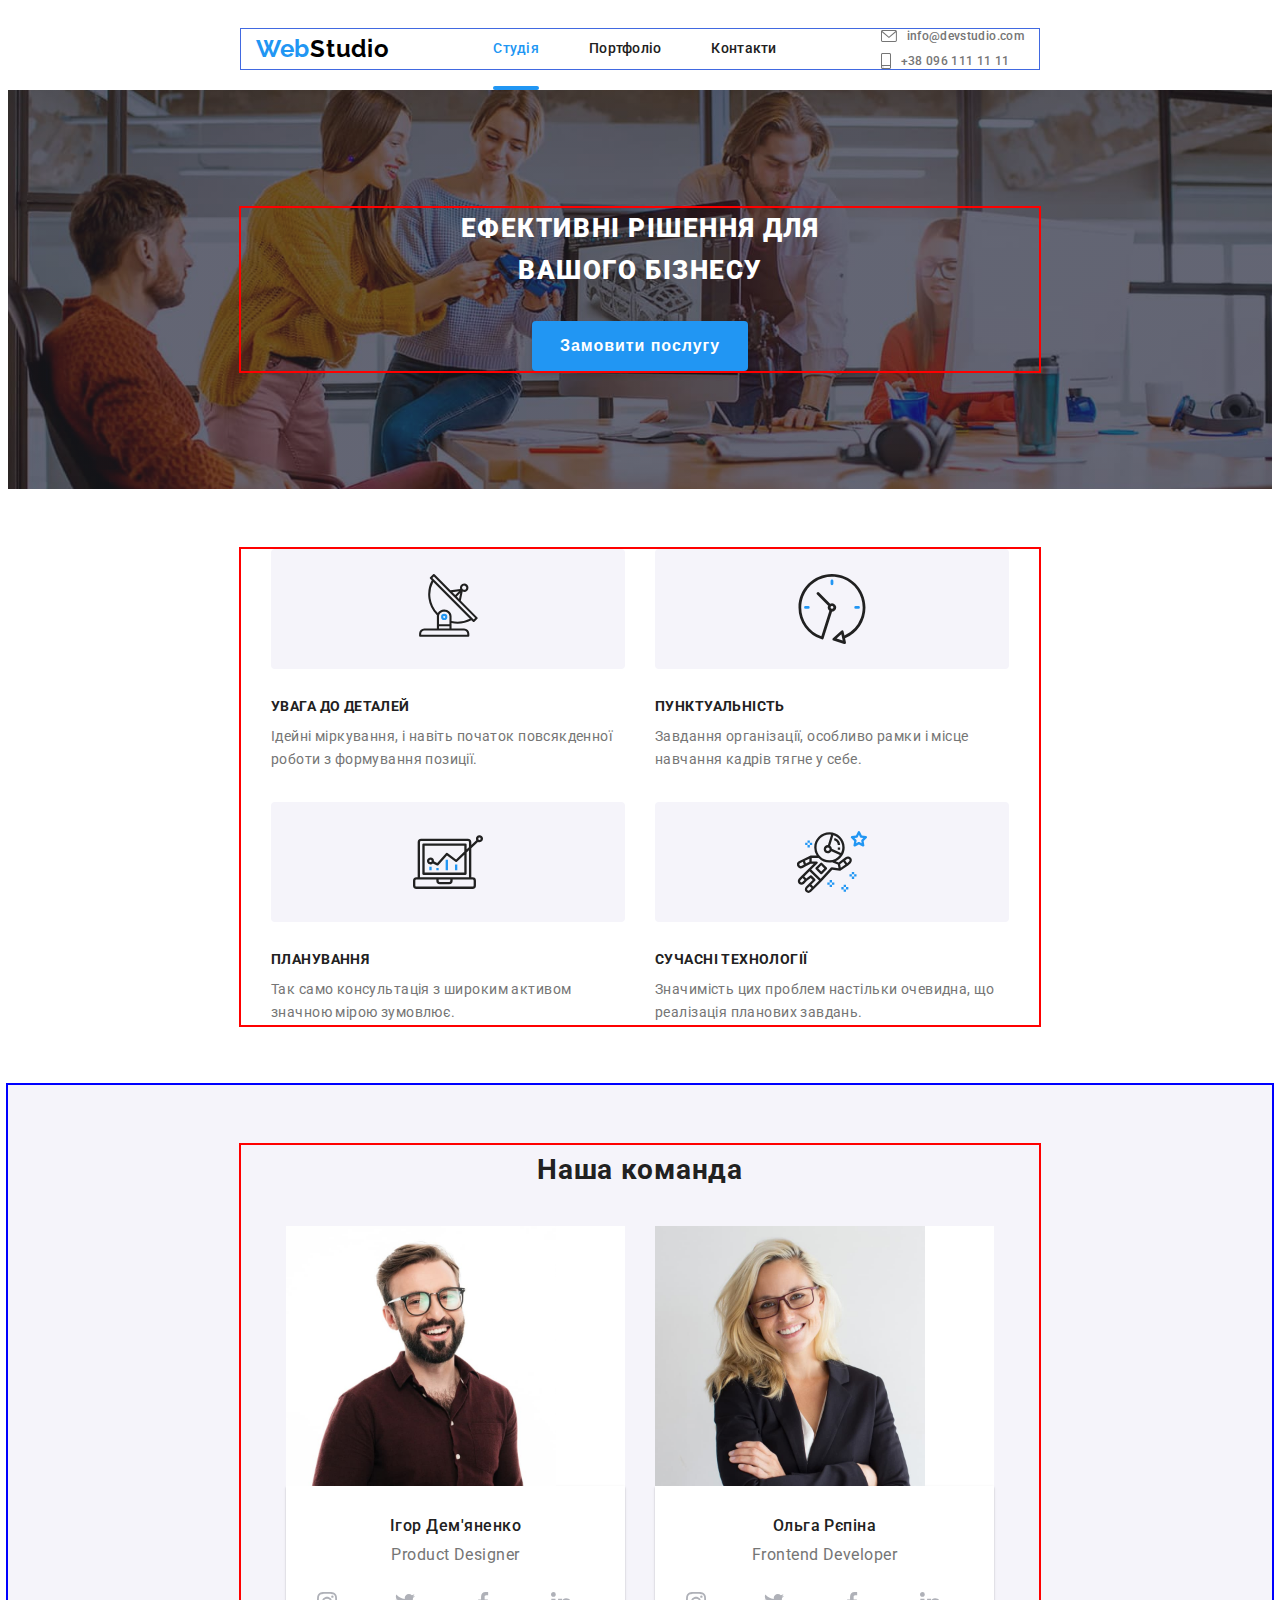
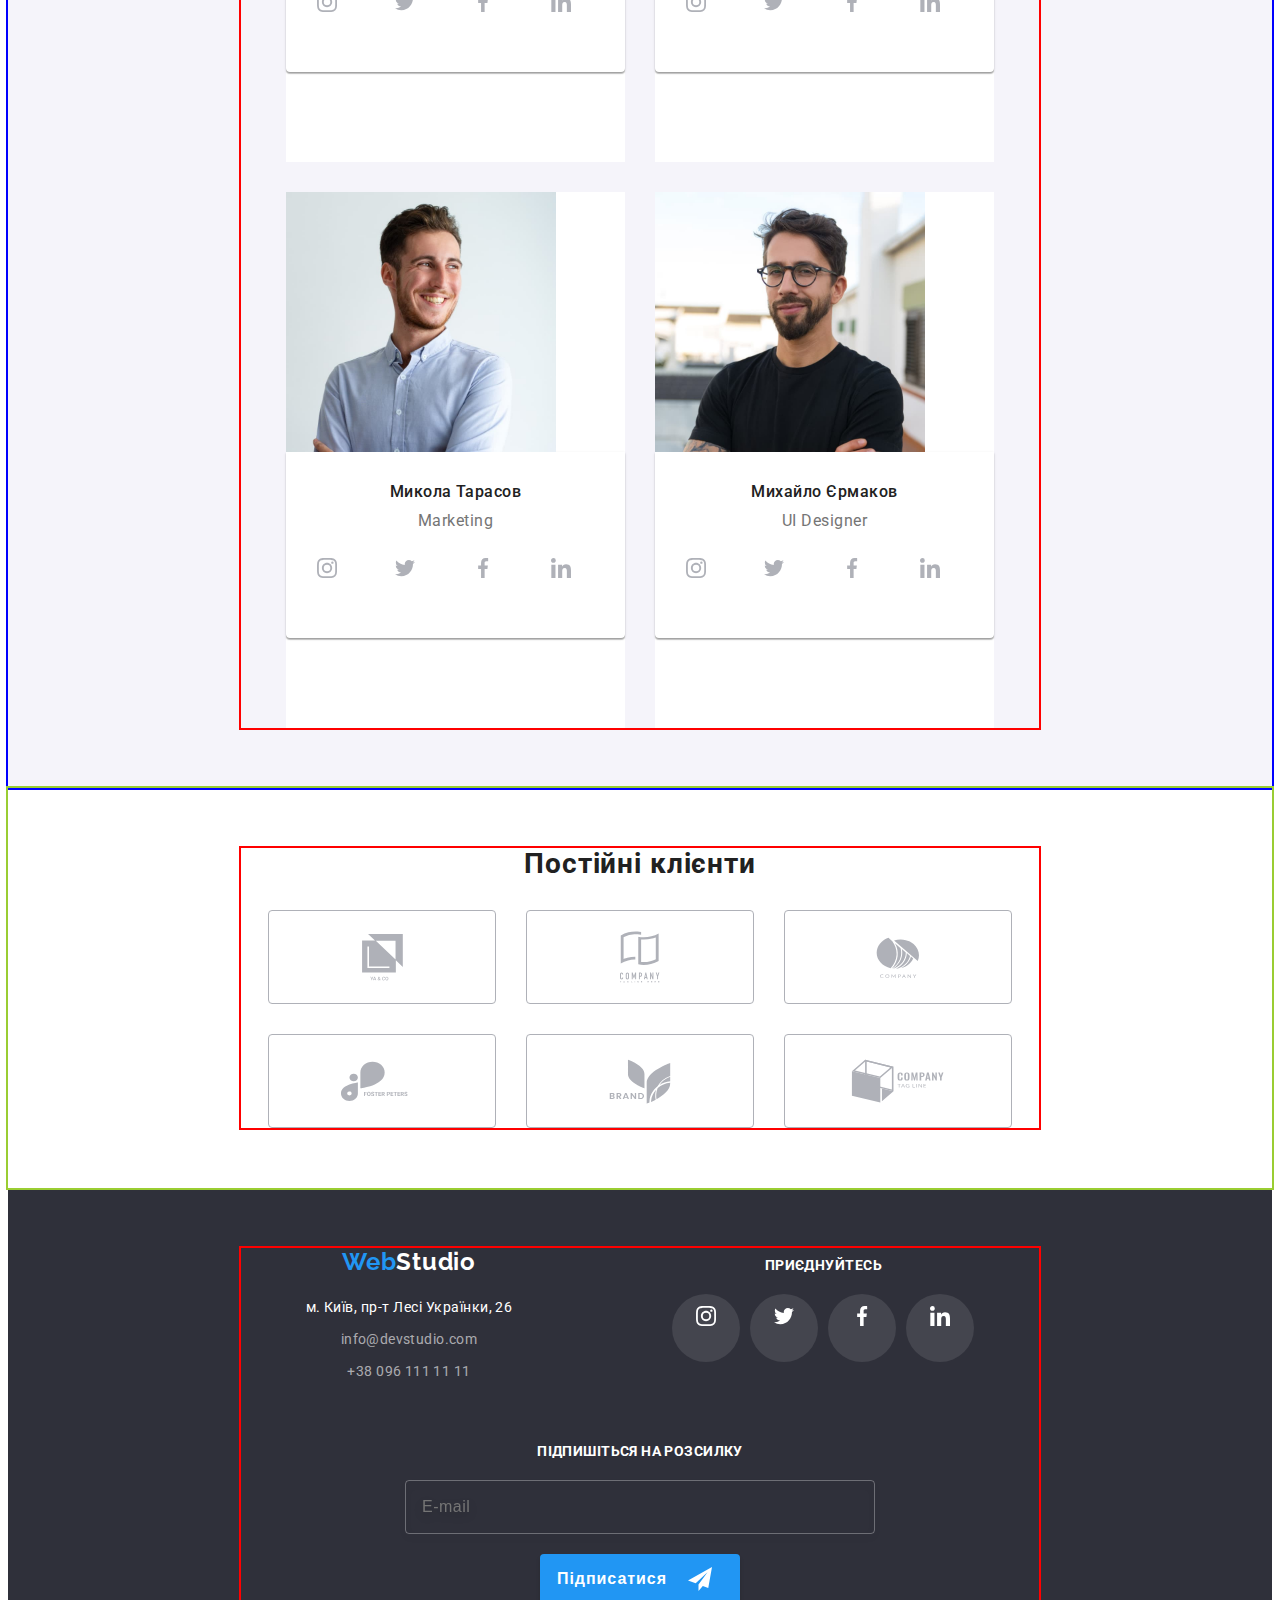
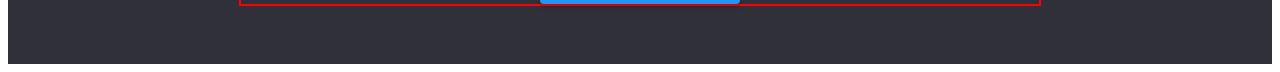
==== commit 5df1b1c2: "Improves Adaptive Layout" ====
--- a/index.html
+++ b/index.html
@@ -20,13 +20,64 @@
     <header class="header-container">
         <div class="container header-wrap">
             <a href="/" lang="en" class="logo">Web<span class="logo__item--black">Studio</span></a>
-            <nav>
-                <ul class="nav">
-                    <li><a class="nav__link nav__link--current" href="./">Студія</a></li>
-                    <li><a class="nav__link" href="./portfolio.html">Портфоліо</a></li>
-                    <li><a class="nav__link" href="">Контакти</a></li>
+            <nav class="nav">
+                <ul class="nav-list">
+                    <li><a class="nav-list__link nav-list__link--current" href="./">Студія</a></li>
+                    <li><a class="nav-list__link" href="./portfolio.html">Портфоліо</a></li>
+                    <li><a class="nav-list__link" href="">Контакти</a></li>
                 </ul>
+
+                <!-- Мобільне випадаюче меню -->
+
+                <button type="button" class="menu-toggle js-open-menu" aria-expanded="false" aria-controls="mobile-menu">
+                    <svg aria-label="кнопка відкривання мобільного меню" class="" width="24" height="16">
+                        <use href="./images/sprite.svg#mob-menu-burger" class="menu-toggle__icon"></use>
+                    </svg>
+                </button>
+
+
+                    <div class="menu-container js-menu-container" id="mobile-menu-wrap">
+
+                        <button type="button" class="menu-toggle js-close-menu">
+                            <svg aria-label="кнопка закривання мобільного меню" class="" width="18.67px" height="18.67px">
+                                <use href="./images/sprite.svg#mob-menu-close" class="menu-toggle__icon"></use> 
+                            </svg>
+                        </button>
+                        <div class="mobile-menu-wrap">
+                            <ul class="mobile-menu">
+                                <li class="mobile-menu__item"><a class="mobile-menu__link mobile-menu__link--current" href="./">Студія</a></li>
+                                <li class="mobile-menu__item"><a class="mobile-menu__link" href="./portfolio.html">Портфоліо</a></li>
+                                <li class="mobile-menu__item"><a class="mobile-menu__link" href="">Контакти</a></li>
+                            </ul>
+                            <div class="mobile-menu-contacts-wrap">
+                                <ul class="mobile-menu-contacts">
+                                    <li class="mobile-menu-contacts__item">
+                                        <a href="tel:+380961111111" class="mobile-menu-contacts__link">+38 096 111 11 11</a>
+                                    </li>
+                                    <li class="mob-menu-contacts__item">
+                                        <a href="mailto:info@devstudio.com" class="mobile-menu-contacts__link">info@devstudio.com</a>
+                                    </li>
+                                </ul>
+                                <ul class="mobile-menu-soc-list">
+                                    <li class="mobile-menu-soc-list__item">
+                                        <a href="" class="mobile-menu-soc-list__link">Instagram</a>
+                                    </li>
+                                    <li class="mobile-menu-soc-list__item">
+                                        <a href="" class="mobile-menu-soc-list__link">Twitter</a>
+                                    </li>
+                                    <li class="mobile-menu-soc-list__item">
+                                        <a href="" class="mobile-menu-soc-list__link">Facebook</a>
+                                    </li>
+                                    <li class="mobile-menu-soc-list__item">
+                                        <a href="" class="mobile-menu-soc-list__link">LinkedIn</a>
+                                    </li>
+                                </ul>
+                            </div>
+                        </div>
+                    </div>
+
             </nav>
+
             <ul class="header-contacts">
                 <li class="header-contacts__item"><a href="mailto:info@devstudio.com" class="header-contacts__link">
                     <svg aria-label="конверт" class="header-contacts__icon-envelope" width="16px" height="12px">
@@ -444,5 +495,6 @@
         </div>
     </footer>
     <script src="./js/modal.js"></script>
+    <script src="./js/mobile-menu.js"></script>
 </body>
 </html>--- a/css/main.min.css
+++ b/css/main.min.css
@@ -1 +1 @@
-:root{--primary-bg-color: #F5F5F5;--secondary-bg-color: #F5F4FA;--tertiary-bg-and-text-color: #FFFFFF;--primary-accent-bg-and-text-color: #2196F3;--secondary-accent-bg-color: #188CE8;--primary-text-color: #212121;--secondary-text-color: #757575;--transition-timing-function: cubic-bezier(0.4, 0, 0.2, 1)}ul{list-style:none;margin:0;padding:0}a{text-decoration:none;font-style:normal;display:block}img{display:block}h1,h2,h3,h4,h5,h6,p{margin:0}body{font-family:"Roboto",sans-serif;color:var(--primary-text-color);background-color:var(--tertiary-bg-and-text-color);letter-spacing:.03em}.container{margin:0 auto;padding-left:15px;padding-right:15px;width:480px;outline:2px solid red}@media screen and (min-width: 768px){.container{width:768px}}@media screen and (min-width: 1600px){.container{width:1600px}}.header-container{padding-top:16px;padding-bottom:16px}@media screen and (min-width: 768px){.header-container{padding-top:21px;padding-bottom:21px}}@media screen and (min-width: 1600px){.header-container{padding-top:24px;padding-bottom:25px}}.header-wrap{display:-webkit-box;display:-ms-flexbox;display:flex;-webkit-box-align:center;-ms-flex-align:center;align-items:center}@media screen and (min-width: 768px)and (max-width: 1599px){.header-wrap{-webkit-box-pack:justify;-ms-flex-pack:justify;justify-content:space-between}}.portfolio-header{border-bottom:1px solid #ececec}.nav{display:none}@media screen and (min-width: 768px){.nav{display:-webkit-box;display:-ms-flexbox;display:flex;gap:50px}}.nav__link{position:relative;color:var(--primary-text-color);-webkit-transition:color 250ms var(--transition-timing-function);transition:color 250ms var(--transition-timing-function);font-weight:500;font-size:14px;line-height:1.1;letter-spacing:.02em}.nav__link:hover,.nav__link:focus{color:var(--primary-accent-bg-and-text-color)}.nav__link--current{color:var(--primary-accent-bg-and-text-color)}.nav__link--current::after{position:absolute;left:0;bottom:-33px;content:"";display:block;width:100%;height:4px;background-color:var(--primary-accent-bg-and-text-color);border-radius:2px;opacity:1;-webkit-transition:opacity 250ms var(--transition-timing-function);transition:opacity 250ms var(--transition-timing-function)}.header-contacts{display:none}@media screen and (min-width: 768px){.header-contacts{display:block}}@media screen and (min-width: 1600px){.header-contacts{display:-webkit-box;display:-ms-flexbox;display:flex;gap:50px;margin-left:auto}}@media screen and (min-width: 768px)and (max-width: 1599px){.header-contacts__item:not(:last-child){margin-bottom:10px}}.header-contacts__link{display:-webkit-box;display:-ms-flexbox;display:flex;-webkit-box-align:center;-ms-flex-align:center;align-items:center;color:var(--secondary-text-color);-webkit-transition:color 250ms var(--transition-timing-function);transition:color 250ms var(--transition-timing-function)}@media screen and (min-width: 768px){.header-contacts__link{font-weight:500;font-size:12px;line-height:1.17;letter-spacing:.03em}}@media screen and (min-width: 1600px){.header-contacts__link{font-weight:500;font-size:14px;line-height:1.1;letter-spacing:.03em}}.header-contacts__link:hover,.header-contacts__link:focus{color:var(--primary-accent-bg-and-text-color)}.header-contacts__icon-envelope{fill:currentColor;margin-right:10px}.header-contacts__icon-envelope:hover,.header-contacts__icon-envelope:focus{fill:var(--primary-accent-bg-and-text-color)}.header-contacts__icon-smartphone{fill:currentColor;margin-right:10px}.header-contacts__icon-smartphone:hover,.header-contacts__icon-smartphone:focus{fill:var(--primary-accent-bg-and-text-color)}.footer-container{padding-top:60px;padding-bottom:60px;background-color:#2f303a}.footer-wrap{display:-webkit-box;display:-ms-flexbox;display:flex;-webkit-box-align:center;-ms-flex-align:center;align-items:center;-webkit-box-pack:center;-ms-flex-pack:center;justify-content:center;-webkit-box-orient:vertical;-webkit-box-direction:normal;-ms-flex-direction:column;flex-direction:column}@media screen and (min-width: 1600px){.footer-wrap{display:-webkit-box;display:-ms-flexbox;display:flex;-webkit-box-align:baseline;-ms-flex-align:baseline;align-items:baseline;-webkit-box-pack:start;-ms-flex-pack:start;justify-content:flex-start;-webkit-box-orient:horizontal;-webkit-box-direction:normal;-ms-flex-direction:row;flex-direction:row}}.footer-meta{text-align:center}@media screen and (min-width: 768px){.footer-meta{display:-webkit-box;display:-ms-flexbox;display:flex;-webkit-box-align:baseline;-ms-flex-align:baseline;align-items:baseline;gap:160px;margin-bottom:60px}}@media screen and (min-width: 1600px){.footer-meta{text-align:left;gap:70px;margin-bottom:0;margin-left:200px}}.address-wrap{margin-top:20px}.footer-contacts__address-link{color:var(--tertiary-bg-and-text-color);font-weight:400;font-size:14px;line-height:1.7}.footer-contacts__link{color:rgba(255,255,255,.6);-webkit-transition:color 250ms var(--transition-timing-function);transition:color 250ms var(--transition-timing-function);font-weight:400;font-size:14px;line-height:1.7;letter-spacing:.03em;margin-top:8px}@media screen and (min-width: 1600px){.footer-contacts__link{margin-top:9px}}.footer-contacts__link:hover,.footer-contacts__link:focus{color:var(--primary-accent-bg-and-text-color)}@media screen and (max-width: 767px){.soc-wrap{margin-top:60px;margin-bottom:60px}}@media screen and (min-width: 1600px){.soc-wrap{margin-right:90px}}.soc-wrap__text{font-weight:700;font-size:14px;line-height:1.14;text-transform:uppercase;color:var(--tertiary-bg-and-text-color);text-align:center;margin-bottom:20px}@media screen and (min-width: 1600px){.soc-wrap__text{text-align:left}}.signup-form{width:100%;text-align:center}@media screen and (min-width: 1600px){.signup-form{width:663px;text-align:left}}.signup-form__text{font-weight:700;font-size:14px;line-height:1.14;letter-spacing:.03em;text-transform:uppercase;color:var(--tertiary-bg-and-text-color);margin-bottom:20px}.signup-form__input{height:50px;width:100%;border:1px solid rgba(255,255,255,.3);-webkit-filter:drop-shadow(0px 4px 4px rgba(0, 0, 0, 0.15));filter:drop-shadow(0px 4px 4px rgba(0, 0, 0, 0.15));border-radius:4px;background-color:rgba(0,0,0,0);padding-left:16px;color:rgba(255,255,255,.3);font-weight:400;font-size:16px;line-height:1.25;letter-spacing:.03em;-webkit-transition:outline-color 250ms var(--transition-timing-function),border-color 250ms var(--transition-timing-function);transition:outline-color 250ms var(--transition-timing-function),border-color 250ms var(--transition-timing-function)}@media screen and (min-width: 768px){.signup-form__input{width:450px;margin-bottom:20px}}@media screen and (min-width: 1600px){.signup-form__input{width:358px;margin-right:12px;margin-bottom:0}}.signup-form__input::-webkit-input-placeholder{font-weight:400;font-size:16px;line-height:1.25px}.signup-form__input::-moz-placeholder{font-weight:400;font-size:16px;line-height:1.25px}.signup-form__input:-ms-input-placeholder{font-weight:400;font-size:16px;line-height:1.25px}.signup-form__input::-ms-input-placeholder{font-weight:400;font-size:16px;line-height:1.25px}.signup-form__input::placeholder{font-weight:400;font-size:16px;line-height:1.25px}.signup-form__input:focus-within{border:none;outline:1px solid rgba(255,255,255,.3)}.signup-form__btn-wrap{position:relative;width:200px;height:50px;display:inline-block;margin-top:20px}@media screen and (min-width: 768px)and (max-width: 1599px){.signup-form__btn-wrap{display:block;margin:0 auto}}@media screen and (min-width: 1600px){.signup-form__btn-wrap{margin-top:0}}.signup-form__btn{width:200px;height:50px;-webkit-box-shadow:0px 4px 4px rgba(0,0,0,.15);box-shadow:0px 4px 4px rgba(0,0,0,.15);border-radius:4px;border-color:rgba(0,0,0,0);background-color:var(--primary-accent-bg-and-text-color);color:var(--tertiary-bg-and-text-color);cursor:pointer;font-weight:700;font-size:16px;line-height:1.9;letter-spacing:.06em;padding-right:62px}.signup-form__btn-icon{position:absolute;top:50%;right:28px;-webkit-transform:translateY(-50%);transform:translateY(-50%)}.logo{color:var(--primary-accent-bg-and-text-color);font-family:"Raleway",sans-serif;font-weight:700;font-size:26px;line-height:1.2;letter-spacing:.03em}@media screen and (min-width: 1600px){.logo{margin-right:93px}}.logo__item--black{color:#000}.logo__item--white{color:var(--tertiary-bg-and-text-color)}.button{display:block;margin:0 auto;height:50px;font-weight:700;font-size:16px;line-height:1.9;letter-spacing:.06em;-webkit-box-shadow:0px 4px 4px rgba(0,0,0,.15);box-shadow:0px 4px 4px rgba(0,0,0,.15);border-color:rgba(0,0,0,0);border-radius:4px;cursor:pointer;color:var(--tertiary-bg-and-text-color);background-color:var(--primary-accent-bg-and-text-color);-webkit-transition:background-color 250ms var(--transition-timing-function);transition:background-color 250ms var(--transition-timing-function)}.button:hover,.button:focus{background-color:var(--secondary-accent-bg-color)}.button--wide{min-width:216px}.button--narrow{min-width:200px}.soc-list{display:-webkit-box;display:-ms-flexbox;display:flex;-webkit-box-pack:center;-ms-flex-pack:center;justify-content:center;gap:10px}.soc-list__link{height:44px;width:44px;padding:12px;border-radius:50%}.soc-list__link--light-bgr{fill:#afb1b8;-webkit-transition:fill 250ms var(--transition-timing-function),background-color 250ms var(--transition-timing-function);transition:fill 250ms var(--transition-timing-function),background-color 250ms var(--transition-timing-function)}.soc-list__link--light-bgr:hover,.soc-list__link--light-bgr:focus{fill:var(--tertiary-bg-and-text-color);background-color:var(--primary-accent-bg-and-text-color)}.soc-list__link--dark-bgr{fill:var(--tertiary-bg-and-text-color);background-color:rgba(255,255,255,.1);-webkit-transition:background-color 250ms var(--transition-timing-function);transition:background-color 250ms var(--transition-timing-function)}.soc-list__link--dark-bgr:hover,.soc-list__link--dark-bgr:focus{background-color:var(--primary-accent-bg-and-text-color)}.portfolio-btn-list{display:-webkit-box;display:-ms-flexbox;display:flex;-webkit-box-pack:center;-ms-flex-pack:center;justify-content:center;gap:8px;margin-bottom:50px}.portfolio-btn-list__item{background-color:var(--secondary-bg-color);-webkit-transition:color 250ms var(--transition-timing-function),background-color 250ms var(--transition-timing-function),-webkit-box-shadow 250ms var(--transition-timing-function);transition:color 250ms var(--transition-timing-function),background-color 250ms var(--transition-timing-function),-webkit-box-shadow 250ms var(--transition-timing-function);transition:color 250ms var(--transition-timing-function),background-color 250ms var(--transition-timing-function),box-shadow 250ms var(--transition-timing-function);transition:color 250ms var(--transition-timing-function),background-color 250ms var(--transition-timing-function),box-shadow 250ms var(--transition-timing-function),-webkit-box-shadow 250ms var(--transition-timing-function);cursor:pointer;font-weight:500;font-size:16px;line-height:1.6;letter-spacing:.03em;text-align:center;padding:6px 22px;border-radius:4px;border:rgba(0,0,0,0)}.portfolio-btn-list__item:hover,.portfolio-btn-list__item:focus{color:var(--tertiary-bg-and-text-color);background-color:var(--primary-accent-bg-and-text-color);-webkit-box-shadow:0px 3px 1px rgba(0,0,0,.1),0px 1px 2px rgba(0,0,0,.08),0px 2px 2px rgba(0,0,0,.12);box-shadow:0px 3px 1px rgba(0,0,0,.1),0px 1px 2px rgba(0,0,0,.08),0px 2px 2px rgba(0,0,0,.12)}.main-container{padding-top:94px;padding-bottom:94px}.projects-container{margin-left:auto;margin-right:auto}.projects-set{display:-webkit-box;display:-ms-flexbox;display:flex;-ms-flex-wrap:wrap;flex-wrap:wrap;gap:30px}.projects-set__item{background-color:var(--tertiary-bg-and-text-color);width:calc((100% - 60px)/3);-webkit-transition:-webkit-box-shadow 250ms var(--transition-timing-function);transition:-webkit-box-shadow 250ms var(--transition-timing-function);transition:box-shadow 250ms var(--transition-timing-function);transition:box-shadow 250ms var(--transition-timing-function), -webkit-box-shadow 250ms var(--transition-timing-function)}.projects-set__item:hover{-webkit-box-shadow:0px 1px 1px rgba(0,0,0,.12),0px 4px 4px rgba(0,0,0,.06),1px 4px 6px rgba(0,0,0,.16);box-shadow:0px 1px 1px rgba(0,0,0,.12),0px 4px 4px rgba(0,0,0,.06),1px 4px 6px rgba(0,0,0,.16)}.project-item-visual__image{display:block;max-width:100%;height:auto}.project-item-visual{position:relative;overflow:hidden}.project-item-visual__overley{position:absolute;-webkit-transform:translateY(0);transform:translateY(0);-webkit-transition:color 250ms var(--transition-timing-function),background-color 250ms var(--transition-timing-function),-webkit-transform 250ms var(--transition-timing-function);transition:color 250ms var(--transition-timing-function),background-color 250ms var(--transition-timing-function),-webkit-transform 250ms var(--transition-timing-function);transition:transform 250ms var(--transition-timing-function),color 250ms var(--transition-timing-function),background-color 250ms var(--transition-timing-function);transition:transform 250ms var(--transition-timing-function),color 250ms var(--transition-timing-function),background-color 250ms var(--transition-timing-function),-webkit-transform 250ms var(--transition-timing-function);padding:63px 24px;font-size:18px;line-height:1.6;letter-spacing:.03em}.projects-set__item:hover .project-item-visual__overley,.projects-set__item:focus .project-item-visual__overley{-webkit-transform:translateY(-100%);transform:translateY(-100%);color:var(--tertiary-bg-and-text-color);background-color:rgba(33,150,243,.9)}.project-item-meta{padding-top:20px;padding-bottom:20px;padding-left:24px;border:1px solid #eee}.project-item-meta__title{font-size:18px;line-height:2;letter-spacing:.06em}.project-item-meta__text{color:var(--secondary-text-color);font-size:16px;line-height:1.9;letter-spacing:.03em}.hero-container{background-image:-webkit-gradient(linear, left top, left bottom, from(rgba(47, 48, 58, 0.4)), to(rgba(47, 48, 58, 0.4))),url("../images/hero.jpg");background-image:linear-gradient(rgba(47, 48, 58, 0.4), rgba(47, 48, 58, 0.4)),url("../images/hero.jpg");background-color:#2f303a;background-size:cover;background-repeat:no-repeat;background-position:center;padding-top:118px;padding-bottom:118px}@media screen and (min-width: 1600px){.hero-container{padding-top:200px;padding-bottom:200px}}.container__hero-title{color:var(--tertiary-bg-and-text-color);text-align:center;text-transform:uppercase;margin:0 auto 30px auto;font-weight:900;font-size:26px;line-height:1.6;letter-spacing:.06em}@media screen and (min-width: 1600px){.container__hero-title{font-weight:900;font-size:44px;line-height:1.4;letter-spacing:.06em}}.backdrop{position:fixed;top:0;left:0;width:100%;height:100%;background-color:rgba(0,0,0,.2);opacity:1;-webkit-transition:opacity 250ms var(--transition-timing-function);transition:opacity 250ms var(--transition-timing-function);z-index:1}.backdrop.is-hidden{opacity:0;-webkit-transition:opacity 250ms var(--transition-timing-function);transition:opacity 250ms var(--transition-timing-function);pointer-events:none}.modal{position:absolute;top:50%;left:50%;min-width:528px;min-height:581px;background-color:var(--tertiary-bg-and-text-color);-webkit-transform:translate(-50%, -50%) scale(1);transform:translate(-50%, -50%) scale(1);-webkit-transition:-webkit-transform 250ms var(--transition-timing-function);transition:-webkit-transform 250ms var(--transition-timing-function);transition:transform 250ms var(--transition-timing-function);transition:transform 250ms var(--transition-timing-function), -webkit-transform 250ms var(--transition-timing-function);border-radius:4px;-webkit-box-shadow:0px 1px 3px rgba(0,0,0,.12),0px 1px 1px rgba(0,0,0,.14),0px 2px 1px rgba(0,0,0,.2);box-shadow:0px 1px 3px rgba(0,0,0,.12),0px 1px 1px rgba(0,0,0,.14),0px 2px 1px rgba(0,0,0,.2)}.backdrop.is-hidden .modal{-webkit-transform:translate(-50%, -50%) scale(0.9);transform:translate(-50%, -50%) scale(0.9);-webkit-transition:-webkit-transform 250ms var(--transition-timing-function);transition:-webkit-transform 250ms var(--transition-timing-function);transition:transform 250ms var(--transition-timing-function);transition:transform 250ms var(--transition-timing-function), -webkit-transform 250ms var(--transition-timing-function)}.modal__close-btn{position:absolute;top:8px;right:8px;width:30px;height:30px;border-radius:50%;border:1px solid rgba(0,0,0,.1);background-color:var(--tertiary-bg-and-text-color);-webkit-transition:fill 250ms var(--transition-timing-function);transition:fill 250ms var(--transition-timing-function)}.modal__close-btn:hover,.modal__close-btn:focus{cursor:pointer;fill:var(--primary-accent-bg-and-text-color)}.application-form{padding:40px}.application-form__header{text-align:center;font-weight:700;font-size:20px;line-height:1.15;letter-spacing:.03em;margin-bottom:12px}.application-form__label{display:-webkit-box;display:-ms-flexbox;display:flex;-webkit-box-orient:vertical;-webkit-box-direction:normal;-ms-flex-direction:column;flex-direction:column;margin-bottom:10px}.application-form__label-text{margin-bottom:4px;font-size:12px;line-height:1.17;letter-spacing:.01em;color:#757575}.application-form__input-wrapper{position:relative}.application-form__input{border:1px solid rgba(33,33,33,.2);border-radius:4px;height:40px;display:block;width:100%;padding-left:42px;font-size:12px;line-height:1.17;letter-spacing:.01em;color:currentColor;-webkit-transition:border-color 250ms var(--transition-timing-function),outline-color 250ms var(--transition-timing-function);transition:border-color 250ms var(--transition-timing-function),outline-color 250ms var(--transition-timing-function)}.application-form__input:hover,.application-form__input:focus{border-color:var(--primary-accent-bg-and-text-color)}.application-form__input:focus-within{border:none;outline:1px solid var(--primary-accent-bg-and-text-color)}.application-form__icon{position:absolute;top:50%;left:12px;-webkit-transform:translateY(-50%);transform:translateY(-50%);-webkit-transition:border-color 250ms var(--transition-timing-function),fill 250ms var(--transition-timing-function);transition:border-color 250ms var(--transition-timing-function),fill 250ms var(--transition-timing-function)}.application-form__icon:hover,.application-form__icon:focus{fill:var(--primary-accent-bg-and-text-color)}.application-form__input:hover+.application-form__icon,.application-form__input:focus+.application-form__icon{fill:var(--primary-accent-bg-and-text-color)}.application-form__comment{width:100%;height:120px;resize:none;padding:12px 16px;border:1px solid rgba(33,33,33,.2);border-radius:4px;font-size:12px;line-height:1.17;letter-spacing:.01em;color:currentColor;-webkit-transition:border-color 250ms var(--transition-timing-function),outline-color 250ms var(--transition-timing-function);transition:border-color 250ms var(--transition-timing-function),outline-color 250ms var(--transition-timing-function)}.application-form__comment:hover,.application-form__comment:focus{border-color:var(--primary-accent-bg-and-text-color)}.application-form__comment:focus-within{border:none;outline:1px solid var(--primary-accent-bg-and-text-color)}.application-form__comment::-webkit-input-placeholder{font-weight:400;font-size:12px;line-height:1.2;letter-spacing:.01em;color:rgba(117,117,117,.5)}.application-form__comment::-moz-placeholder{font-weight:400;font-size:12px;line-height:1.2;letter-spacing:.01em;color:rgba(117,117,117,.5)}.application-form__comment:-ms-input-placeholder{font-weight:400;font-size:12px;line-height:1.2;letter-spacing:.01em;color:rgba(117,117,117,.5)}.application-form__comment::-ms-input-placeholder{font-weight:400;font-size:12px;line-height:1.2;letter-spacing:.01em;color:rgba(117,117,117,.5)}.application-form__comment::placeholder{font-weight:400;font-size:12px;line-height:1.2;letter-spacing:.01em;color:rgba(117,117,117,.5)}.application-form__label-terms{position:relative;font-size:14px;line-height:1.7;letter-spacing:.03em;color:var(--secondary-text-color);margin-top:10px;margin-bottom:30px;display:block;padding-left:37px}.application-form__agreement-link{text-decoration:underline;color:var(--primary-accent-bg-and-text-color);display:inline-block}.application-form__checkbox{position:absolute;width:1px;height:1px;margin:-1px;border:0;padding:0;clip:rect(0 0 0 0);overflow:hidden}.application-form__checkbox-icon{position:absolute;top:50%;left:14px;-webkit-transform:translateY(-50%);transform:translateY(-50%);width:16px;height:15px;border:2px solid var(--primary-text-color);border-radius:2px;-webkit-transition:background-color 250ms var(--transition-timing-function),border-color 250ms var(--transition-timing-function);transition:background-color 250ms var(--transition-timing-function),border-color 250ms var(--transition-timing-function)}.application-form__checkbox:checked~.application-form__checkbox-icon{background-color:var(--primary-accent-bg-and-text-color);border:1px solid rgba(0,0,0,0)}.advant-container{padding-top:60px;padding-bottom:60px}@media screen and (min-width: 1600px){.advant-container{padding-top:94px;padding-bottom:94px}}.advant-list{gap:30px}@media screen and (min-width: 768px){.advant-list{display:-webkit-box;display:-ms-flexbox;display:flex;-webkit-box-pack:center;-ms-flex-pack:center;justify-content:center;-ms-flex-wrap:wrap;flex-wrap:wrap}}.advant-list__item{max-width:450px}@media screen and (min-width: 768px){.advant-list__item{max-width:354px}}@media screen and (min-width: 1600px){.advant-list__item{max-width:270px}}.advant-list__title{font-size:14px;line-height:1.1;letter-spacing:.03em;text-transform:uppercase;margin-bottom:10px}.advant-list__desc{color:var(--secondary-text-color);font-size:14px;line-height:1.7;letter-spacing:.03em}.advant-list__icon-wrap{background-color:var(--secondary-bg-color);height:120px;border-radius:4px;margin-bottom:30px;display:-webkit-box;display:-ms-flexbox;display:flex;-webkit-box-align:center;-ms-flex-align:center;align-items:center;-webkit-box-pack:center;-ms-flex-pack:center;justify-content:center}.activities-container{padding-bottom:94px;display:none}@media screen and (min-width: 1600px){.activities-container{display:block}}.container__activities-section-title{font-size:36px;line-height:1.2;letter-spacing:.03em;text-align:center;margin-bottom:50px}.activities-list{display:-webkit-box;display:-ms-flexbox;display:flex;-webkit-box-pack:center;-ms-flex-pack:center;justify-content:center;gap:30px}.activities-list__item{position:relative}.activities-list__overley{position:absolute;left:0;bottom:0;width:100%;height:70px;display:-webkit-box;display:-ms-flexbox;display:flex;-webkit-box-align:center;-ms-flex-align:center;align-items:center;-webkit-box-pack:center;-ms-flex-pack:center;justify-content:center;font-weight:700;font-size:14px;line-height:1.1;letter-spacing:.03em;text-transform:uppercase;color:var(--tertiary-bg-and-text-color);background:rgba(47,48,58,.8)}.team-container{background-color:var(--secondary-bg-color);outline:2px solid blue;padding-top:60px;padding-bottom:60px}@media screen and (min-width: 1600px){.team-container{padding-top:94px;padding-bottom:94px}}.container__team-section-title{text-align:center;margin-bottom:30px;font-size:28px;line-height:1.8;letter-spacing:.03em}@media screen and (min-width: 1600px){.container__team-section-title{margin-bottom:50px;font-size:36px;line-height:1.2;letter-spacing:.03em}}.team-list{gap:30px}@media screen and (min-width: 768px){.team-list{display:-webkit-box;display:-ms-flexbox;display:flex;-webkit-box-pack:center;-ms-flex-pack:center;justify-content:center;-ms-flex-wrap:wrap;flex-wrap:wrap}}.team-list__item{width:450px;height:622px;background-color:var(--tertiary-bg-and-text-color)}@media screen and (min-width: 768px){.team-list__item{width:354px;height:536px}}@media screen and (min-width: 1600px){.team-list__item{width:270px;height:428px}}@media screen and (min-width: 768px){.team-list__item{-ms-flex-preferred-size:calc((100% - 90px)/2);flex-basis:calc((100% - 90px)/2)}}@media screen and (min-width: 1600px){.team-list__item{-ms-flex-preferred-size:calc((100% - 550px)/4);flex-basis:calc((100% - 550px)/4)}}@media screen and (max-width: 767px){.team-list__item:not(:last-child){margin-bottom:30px}}.team-list__image{display:block;max-width:100%;height:auto}.team-list__meta{padding-top:30px;padding-bottom:24px;-webkit-box-shadow:0px 1px 3px rgba(0,0,0,.12),0px 1px 1px rgba(0,0,0,.14),0px 2px 1px rgba(0,0,0,.2);box-shadow:0px 1px 3px rgba(0,0,0,.12),0px 1px 1px rgba(0,0,0,.14),0px 2px 1px rgba(0,0,0,.2);border-radius:0px 0px 4px 4px}@media screen and (min-width: 1600px){.team-list__meta{padding-bottom:30px}}.team-list__name{font-weight:500;font-size:16px;line-height:1.2;letter-spacing:.03em;text-align:center;margin-bottom:10px}.team-list__position{color:var(--secondary-text-color);font-size:16px;line-height:1.2;letter-spacing:.03em;text-align:center;margin-bottom:16px}.clients-container{padding-top:60px;padding-bottom:60px;outline:2px solid #9acd32}@media screen and (min-width: 1600px){.clients-container{padding-top:94px;padding-bottom:94px}}.container__clients-section-title{margin-bottom:30px;font-size:28px;line-height:1.17;letter-spacing:.03em;text-align:center}@media screen and (min-width: 1600px){.container__clients-section-title{margin-bottom:50px;font-size:36px;line-height:1.17;letter-spacing:.03em}}.clients-list{display:-webkit-box;display:-ms-flexbox;display:flex;-webkit-box-pack:center;-ms-flex-pack:center;justify-content:center;gap:30px}@media screen and (max-width: 1599px){.clients-list{-ms-flex-wrap:wrap;flex-wrap:wrap}}@media screen and (max-width: 767px){.clients-list__item{-ms-flex-preferred-size:calc((100% - 60px)/2);flex-basis:calc((100% - 60px)/2)}}@media screen and (min-width: 768px)and (max-width: 1599px){.clients-list__item{-ms-flex-preferred-size:calc((100% - 90px)/3);flex-basis:calc((100% - 90px)/3)}}.clients-list__link{display:-webkit-box;display:-ms-flexbox;display:flex;-webkit-box-align:center;-ms-flex-align:center;align-items:center;-webkit-box-pack:center;-ms-flex-pack:center;justify-content:center;border:1px solid #afb1b8;border-radius:4px;fill:#afb1b8;-webkit-transition:fill 250ms var(--transition-timing-function),border 250ms var(--transition-timing-function);transition:fill 250ms var(--transition-timing-function),border 250ms var(--transition-timing-function);height:92px;width:210px}@media screen and (min-width: 768px){.clients-list__link{width:226px}}@media screen and (min-width: 1600px){.clients-list__link{width:170px}}.clients-list__link:hover,.clients-list__link:focus{fill:var(--primary-accent-bg-and-text-color);border:1px solid var(--primary-accent-bg-and-text-color)}/*# sourceMappingURL=main.min.css.map */+:root{--primary-bg-color: #F5F5F5;--secondary-bg-color: #F5F4FA;--tertiary-bg-and-text-color: #FFFFFF;--primary-accent-bg-and-text-color: #2196F3;--secondary-accent-bg-color: #188CE8;--primary-text-color: #212121;--secondary-text-color: #757575;--transition-timing-function: cubic-bezier(0.4, 0, 0.2, 1)}ul{list-style:none;margin:0;padding:0}a{text-decoration:none;font-style:normal;display:block}img{display:block}h1,h2,h3,h4,h5,h6,p{margin:0}body{font-family:"Roboto",sans-serif;color:var(--primary-text-color);background-color:var(--tertiary-bg-and-text-color);letter-spacing:.03em}.container{margin:0 auto;padding-left:15px;padding-right:15px;width:480px;outline:2px solid red}@media screen and (min-width: 768px){.container{width:768px}}@media screen and (min-width: 1600px){.container{width:1600px}}.header-container{padding-top:16px;padding-bottom:16px}@media screen and (min-width: 768px){.header-container{padding-top:21px;padding-bottom:21px}}@media screen and (min-width: 1600px){.header-container{padding-top:24px;padding-bottom:25px}}.header-wrap{position:relative;outline:1px solid #4169e1;display:-webkit-box;display:-ms-flexbox;display:flex;-webkit-box-align:center;-ms-flex-align:center;align-items:center}@media screen and (min-width: 768px)and (max-width: 1599px){.header-wrap{-webkit-box-pack:justify;-ms-flex-pack:justify;justify-content:space-between}}@media screen and (min-width: 1600px){.header-wrap{padding-left:215px;padding-right:215px}}.portfolio-header{border-bottom:1px solid #ececec}.nav-list{display:none}@media screen and (min-width: 768px){.nav-list{display:-webkit-box;display:-ms-flexbox;display:flex;gap:50px}}.nav-list__link{position:relative;color:var(--primary-text-color);-webkit-transition:color 250ms var(--transition-timing-function);transition:color 250ms var(--transition-timing-function);font-weight:500;font-size:14px;line-height:1.1;letter-spacing:.02em}.nav-list__link:hover,.nav-list__link:focus{color:var(--primary-accent-bg-and-text-color)}.nav-list__link--current{color:var(--primary-accent-bg-and-text-color)}.nav-list__link--current::after{position:absolute;left:0;bottom:-33px;content:"";display:block;width:100%;height:4px;background-color:var(--primary-accent-bg-and-text-color);border-radius:2px;opacity:1;-webkit-transition:opacity 250ms var(--transition-timing-function);transition:opacity 250ms var(--transition-timing-function)}.menu-toggle{position:absolute;top:6px;right:7px;display:-webkit-inline-box;display:-ms-inline-flexbox;display:inline-flex;margin:0;padding:0;border:none;background-color:rgba(0,0,0,0);cursor:pointer;-webkit-transition:fill 250ms var(--transition-timing-function);transition:fill 250ms var(--transition-timing-function)}@media screen and (min-width: 768px){.menu-toggle{display:none}}.menu-toggle__icon:hover,.menu-toggle__icon:focus{fill:var(--primary-accent-bg-and-text-color)}.menu-container{position:fixed;top:0;left:0;width:100%;height:100vh;padding:48px 40px;background-color:var(--tertiary-bg-and-text-color);-webkit-transform:translateY(-100%);transform:translateY(-100%);-webkit-transition:-webkit-transform 300ms var(--transition-timing-function);transition:-webkit-transform 300ms var(--transition-timing-function);transition:transform 300ms var(--transition-timing-function);transition:transform 300ms var(--transition-timing-function), -webkit-transform 300ms var(--transition-timing-function)}@media screen and (min-width: 768px){.menu-container{display:none}}.menu-container.is-open{-webkit-transform:translateY(0);transform:translateY(0)}.menu-container.is-open .menu-toggle{position:absolute;top:21px;right:25.33px;padding:0}.mobile-menu__item:not(:last-child){margin-bottom:32px}.mobile-menu__link{font-weight:500;font-size:40px;line-height:1.17;letter-spacing:.02em;color:var(--primary-text-color)}.mobile-menu__link--current{font-weight:500;font-size:40px;line-height:1.17;letter-spacing:.02em;color:#2196f3}.mobile-menu-contacts-wrap{position:fixed;bottom:48px}.mobile-menu-contacts{margin-bottom:62px}.mobile-menu-contacts__item:not(:last-child){margin-bottom:34px}.mobile-menu-contacts__link{font-weight:500;font-size:24px;line-height:1.17;letter-spacing:.02em;color:#757575}.mobile-menu-contacts__link:hover,.mobile-menu-contacts__link:focus{font-weight:500;font-size:34px;line-height:1.18;letter-spacing:.02em;color:#2196f3}.mobile-menu-soc-list{display:-webkit-box;display:-ms-flexbox;display:flex;gap:9px}.mobile-menu-soc-list__item:not(:last-child){border-right:1px solid rgba(33,33,33,.2);padding-right:10px}.mobile-menu-soc-list__link{font-weight:500;font-size:18px;line-height:1.2;letter-spacing:.02em;color:#2196f3}.header-contacts{display:none}@media screen and (min-width: 768px){.header-contacts{display:block}}@media screen and (min-width: 1600px){.header-contacts{display:-webkit-box;display:-ms-flexbox;display:flex;gap:50px;margin-left:auto}}@media screen and (min-width: 768px)and (max-width: 1599px){.header-contacts__item:not(:last-child){margin-bottom:10px}}.header-contacts__link{display:-webkit-box;display:-ms-flexbox;display:flex;-webkit-box-align:center;-ms-flex-align:center;align-items:center;color:var(--secondary-text-color);-webkit-transition:color 250ms var(--transition-timing-function);transition:color 250ms var(--transition-timing-function)}@media screen and (min-width: 768px){.header-contacts__link{font-weight:500;font-size:12px;line-height:1.17;letter-spacing:.03em}}@media screen and (min-width: 1600px){.header-contacts__link{font-weight:500;font-size:14px;line-height:1.1;letter-spacing:.03em}}.header-contacts__link:hover,.header-contacts__link:focus{color:var(--primary-accent-bg-and-text-color)}.header-contacts__icon-envelope{fill:currentColor;margin-right:10px}.header-contacts__icon-envelope:hover,.header-contacts__icon-envelope:focus{fill:var(--primary-accent-bg-and-text-color)}.header-contacts__icon-smartphone{fill:currentColor;margin-right:10px}.header-contacts__icon-smartphone:hover,.header-contacts__icon-smartphone:focus{fill:var(--primary-accent-bg-and-text-color)}.footer-container{padding-top:60px;padding-bottom:60px;background-color:#2f303a}.footer-wrap{display:-webkit-box;display:-ms-flexbox;display:flex;-webkit-box-align:center;-ms-flex-align:center;align-items:center;-webkit-box-pack:center;-ms-flex-pack:center;justify-content:center;-webkit-box-orient:vertical;-webkit-box-direction:normal;-ms-flex-direction:column;flex-direction:column}@media screen and (min-width: 1600px){.footer-wrap{display:-webkit-box;display:-ms-flexbox;display:flex;-webkit-box-align:baseline;-ms-flex-align:baseline;align-items:baseline;-webkit-box-pack:start;-ms-flex-pack:start;justify-content:flex-start;-webkit-box-orient:horizontal;-webkit-box-direction:normal;-ms-flex-direction:row;flex-direction:row}}.footer-meta{text-align:center}@media screen and (min-width: 768px){.footer-meta{display:-webkit-box;display:-ms-flexbox;display:flex;-webkit-box-align:baseline;-ms-flex-align:baseline;align-items:baseline;gap:160px;margin-bottom:60px}}@media screen and (min-width: 1600px){.footer-meta{text-align:left;gap:70px;margin-bottom:0;margin-left:200px}}.address-wrap{margin-top:20px}.footer-contacts__address-link{color:var(--tertiary-bg-and-text-color);font-weight:400;font-size:14px;line-height:1.7}.footer-contacts__link{color:rgba(255,255,255,.6);-webkit-transition:color 250ms var(--transition-timing-function);transition:color 250ms var(--transition-timing-function);font-weight:400;font-size:14px;line-height:1.7;letter-spacing:.03em;margin-top:8px}@media screen and (min-width: 1600px){.footer-contacts__link{margin-top:9px}}.footer-contacts__link:hover,.footer-contacts__link:focus{color:var(--primary-accent-bg-and-text-color)}@media screen and (max-width: 767px){.soc-wrap{margin-top:60px;margin-bottom:60px}}@media screen and (min-width: 1600px){.soc-wrap{margin-right:90px}}.soc-wrap__text{font-weight:700;font-size:14px;line-height:1.14;text-transform:uppercase;color:var(--tertiary-bg-and-text-color);text-align:center;margin-bottom:20px}@media screen and (min-width: 1600px){.soc-wrap__text{text-align:left}}.signup-form{width:100%;text-align:center}@media screen and (min-width: 1600px){.signup-form{width:663px;text-align:left}}.signup-form__text{font-weight:700;font-size:14px;line-height:1.14;letter-spacing:.03em;text-transform:uppercase;color:var(--tertiary-bg-and-text-color);margin-bottom:20px}.signup-form__input{height:50px;width:100%;border:1px solid rgba(255,255,255,.3);-webkit-filter:drop-shadow(0px 4px 4px rgba(0, 0, 0, 0.15));filter:drop-shadow(0px 4px 4px rgba(0, 0, 0, 0.15));border-radius:4px;background-color:rgba(0,0,0,0);padding-left:16px;color:rgba(255,255,255,.3);font-weight:400;font-size:16px;line-height:1.25;letter-spacing:.03em;-webkit-transition:outline-color 250ms var(--transition-timing-function),border-color 250ms var(--transition-timing-function);transition:outline-color 250ms var(--transition-timing-function),border-color 250ms var(--transition-timing-function)}@media screen and (min-width: 768px){.signup-form__input{width:450px;margin-bottom:20px}}@media screen and (min-width: 1600px){.signup-form__input{width:358px;margin-right:12px;margin-bottom:0}}.signup-form__input::-webkit-input-placeholder{font-weight:400;font-size:16px;line-height:1.25px}.signup-form__input::-moz-placeholder{font-weight:400;font-size:16px;line-height:1.25px}.signup-form__input:-ms-input-placeholder{font-weight:400;font-size:16px;line-height:1.25px}.signup-form__input::-ms-input-placeholder{font-weight:400;font-size:16px;line-height:1.25px}.signup-form__input::placeholder{font-weight:400;font-size:16px;line-height:1.25px}.signup-form__input:focus-within{border:none;outline:1px solid rgba(255,255,255,.3)}.signup-form__btn-wrap{position:relative;width:200px;height:50px;display:inline-block;margin-top:20px}@media screen and (min-width: 768px)and (max-width: 1599px){.signup-form__btn-wrap{display:block;margin:0 auto}}@media screen and (min-width: 1600px){.signup-form__btn-wrap{margin-top:0}}.signup-form__btn{width:200px;height:50px;-webkit-box-shadow:0px 4px 4px rgba(0,0,0,.15);box-shadow:0px 4px 4px rgba(0,0,0,.15);border-radius:4px;border-color:rgba(0,0,0,0);background-color:var(--primary-accent-bg-and-text-color);color:var(--tertiary-bg-and-text-color);cursor:pointer;font-weight:700;font-size:16px;line-height:1.9;letter-spacing:.06em;padding-right:62px}.signup-form__btn-icon{position:absolute;top:50%;right:28px;-webkit-transform:translateY(-50%);transform:translateY(-50%)}.logo{color:var(--primary-accent-bg-and-text-color);font-family:"Raleway",sans-serif;font-weight:700;font-size:24px;line-height:1.17;letter-spacing:.03em}@media screen and (min-width: 1600px){.logo{font-weight:700;font-size:26px;line-height:1.2;letter-spacing:.03em;margin-right:93px}}.logo__item--black{color:#000}.logo__item--white{color:var(--tertiary-bg-and-text-color)}.button{display:block;margin:0 auto;height:50px;font-weight:700;font-size:16px;line-height:1.9;letter-spacing:.06em;-webkit-box-shadow:0px 4px 4px rgba(0,0,0,.15);box-shadow:0px 4px 4px rgba(0,0,0,.15);border-color:rgba(0,0,0,0);border-radius:4px;cursor:pointer;color:var(--tertiary-bg-and-text-color);background-color:var(--primary-accent-bg-and-text-color);-webkit-transition:background-color 250ms var(--transition-timing-function);transition:background-color 250ms var(--transition-timing-function)}.button:hover,.button:focus{background-color:var(--secondary-accent-bg-color)}.button--wide{min-width:216px}.button--narrow{min-width:200px}.soc-list{display:-webkit-box;display:-ms-flexbox;display:flex;-webkit-box-pack:center;-ms-flex-pack:center;justify-content:center;gap:10px}.soc-list__link{height:44px;width:44px;padding:12px;border-radius:50%}.soc-list__link--light-bgr{fill:#afb1b8;-webkit-transition:fill 250ms var(--transition-timing-function),background-color 250ms var(--transition-timing-function);transition:fill 250ms var(--transition-timing-function),background-color 250ms var(--transition-timing-function)}.soc-list__link--light-bgr:hover,.soc-list__link--light-bgr:focus{fill:var(--tertiary-bg-and-text-color);background-color:var(--primary-accent-bg-and-text-color)}.soc-list__link--dark-bgr{fill:var(--tertiary-bg-and-text-color);background-color:rgba(255,255,255,.1);-webkit-transition:background-color 250ms var(--transition-timing-function);transition:background-color 250ms var(--transition-timing-function)}.soc-list__link--dark-bgr:hover,.soc-list__link--dark-bgr:focus{background-color:var(--primary-accent-bg-and-text-color)}.portfolio-btn-list{display:-webkit-box;display:-ms-flexbox;display:flex;-webkit-box-pack:center;-ms-flex-pack:center;justify-content:center;gap:8px;margin-bottom:50px}.portfolio-btn-list__item{background-color:var(--secondary-bg-color);-webkit-transition:color 250ms var(--transition-timing-function),background-color 250ms var(--transition-timing-function),-webkit-box-shadow 250ms var(--transition-timing-function);transition:color 250ms var(--transition-timing-function),background-color 250ms var(--transition-timing-function),-webkit-box-shadow 250ms var(--transition-timing-function);transition:color 250ms var(--transition-timing-function),background-color 250ms var(--transition-timing-function),box-shadow 250ms var(--transition-timing-function);transition:color 250ms var(--transition-timing-function),background-color 250ms var(--transition-timing-function),box-shadow 250ms var(--transition-timing-function),-webkit-box-shadow 250ms var(--transition-timing-function);cursor:pointer;font-weight:500;font-size:16px;line-height:1.6;letter-spacing:.03em;text-align:center;padding:6px 22px;border-radius:4px;border:rgba(0,0,0,0)}.portfolio-btn-list__item:hover,.portfolio-btn-list__item:focus{color:var(--tertiary-bg-and-text-color);background-color:var(--primary-accent-bg-and-text-color);-webkit-box-shadow:0px 3px 1px rgba(0,0,0,.1),0px 1px 2px rgba(0,0,0,.08),0px 2px 2px rgba(0,0,0,.12);box-shadow:0px 3px 1px rgba(0,0,0,.1),0px 1px 2px rgba(0,0,0,.08),0px 2px 2px rgba(0,0,0,.12)}.main-container{padding-top:94px;padding-bottom:94px}.projects-container{margin-left:auto;margin-right:auto}.projects-set{display:-webkit-box;display:-ms-flexbox;display:flex;-ms-flex-wrap:wrap;flex-wrap:wrap;gap:30px}.projects-set__item{background-color:var(--tertiary-bg-and-text-color);width:calc((100% - 60px)/3);-webkit-transition:-webkit-box-shadow 250ms var(--transition-timing-function);transition:-webkit-box-shadow 250ms var(--transition-timing-function);transition:box-shadow 250ms var(--transition-timing-function);transition:box-shadow 250ms var(--transition-timing-function), -webkit-box-shadow 250ms var(--transition-timing-function)}.projects-set__item:hover{-webkit-box-shadow:0px 1px 1px rgba(0,0,0,.12),0px 4px 4px rgba(0,0,0,.06),1px 4px 6px rgba(0,0,0,.16);box-shadow:0px 1px 1px rgba(0,0,0,.12),0px 4px 4px rgba(0,0,0,.06),1px 4px 6px rgba(0,0,0,.16)}.project-item-visual__image{display:block;max-width:100%;height:auto}.project-item-visual{position:relative;overflow:hidden}.project-item-visual__overley{position:absolute;-webkit-transform:translateY(0);transform:translateY(0);-webkit-transition:color 250ms var(--transition-timing-function),background-color 250ms var(--transition-timing-function),-webkit-transform 250ms var(--transition-timing-function);transition:color 250ms var(--transition-timing-function),background-color 250ms var(--transition-timing-function),-webkit-transform 250ms var(--transition-timing-function);transition:transform 250ms var(--transition-timing-function),color 250ms var(--transition-timing-function),background-color 250ms var(--transition-timing-function);transition:transform 250ms var(--transition-timing-function),color 250ms var(--transition-timing-function),background-color 250ms var(--transition-timing-function),-webkit-transform 250ms var(--transition-timing-function);padding:63px 24px;font-size:18px;line-height:1.6;letter-spacing:.03em}.projects-set__item:hover .project-item-visual__overley,.projects-set__item:focus .project-item-visual__overley{-webkit-transform:translateY(-100%);transform:translateY(-100%);color:var(--tertiary-bg-and-text-color);background-color:rgba(33,150,243,.9)}.project-item-meta{padding-top:20px;padding-bottom:20px;padding-left:24px;border:1px solid #eee}.project-item-meta__title{font-size:18px;line-height:2;letter-spacing:.06em}.project-item-meta__text{color:var(--secondary-text-color);font-size:16px;line-height:1.9;letter-spacing:.03em}.hero-container{background-image:-webkit-gradient(linear, left top, left bottom, from(rgba(47, 48, 58, 0.4)), to(rgba(47, 48, 58, 0.4))),url("../images/hero.jpg");background-image:linear-gradient(rgba(47, 48, 58, 0.4), rgba(47, 48, 58, 0.4)),url("../images/hero.jpg");background-color:#2f303a;background-size:cover;background-repeat:no-repeat;background-position:center;padding-top:118px;padding-bottom:118px}@media screen and (min-width: 1600px){.hero-container{padding-top:200px;padding-bottom:200px}}.container__hero-title{color:var(--tertiary-bg-and-text-color);text-align:center;text-transform:uppercase;margin:0 auto 30px auto;font-weight:900;font-size:26px;line-height:1.6;letter-spacing:.06em}@media screen and (min-width: 1600px){.container__hero-title{font-weight:900;font-size:44px;line-height:1.4;letter-spacing:.06em}}.backdrop{position:fixed;top:0;left:0;width:100%;height:100%;background-color:rgba(0,0,0,.2);opacity:1;-webkit-transition:opacity 250ms var(--transition-timing-function);transition:opacity 250ms var(--transition-timing-function);z-index:1}.backdrop.is-hidden{opacity:0;-webkit-transition:opacity 250ms var(--transition-timing-function);transition:opacity 250ms var(--transition-timing-function);pointer-events:none}.modal{position:absolute;top:50%;left:50%;min-width:528px;min-height:581px;background-color:var(--tertiary-bg-and-text-color);-webkit-transform:translate(-50%, -50%) scale(1);transform:translate(-50%, -50%) scale(1);-webkit-transition:-webkit-transform 250ms var(--transition-timing-function);transition:-webkit-transform 250ms var(--transition-timing-function);transition:transform 250ms var(--transition-timing-function);transition:transform 250ms var(--transition-timing-function), -webkit-transform 250ms var(--transition-timing-function);border-radius:4px;-webkit-box-shadow:0px 1px 3px rgba(0,0,0,.12),0px 1px 1px rgba(0,0,0,.14),0px 2px 1px rgba(0,0,0,.2);box-shadow:0px 1px 3px rgba(0,0,0,.12),0px 1px 1px rgba(0,0,0,.14),0px 2px 1px rgba(0,0,0,.2)}.backdrop.is-hidden .modal{-webkit-transform:translate(-50%, -50%) scale(0.9);transform:translate(-50%, -50%) scale(0.9);-webkit-transition:-webkit-transform 250ms var(--transition-timing-function);transition:-webkit-transform 250ms var(--transition-timing-function);transition:transform 250ms var(--transition-timing-function);transition:transform 250ms var(--transition-timing-function), -webkit-transform 250ms var(--transition-timing-function)}.modal__close-btn{position:absolute;top:8px;right:8px;width:30px;height:30px;border-radius:50%;border:1px solid rgba(0,0,0,.1);background-color:var(--tertiary-bg-and-text-color);-webkit-transition:fill 250ms var(--transition-timing-function);transition:fill 250ms var(--transition-timing-function)}.modal__close-btn:hover,.modal__close-btn:focus{cursor:pointer;fill:var(--primary-accent-bg-and-text-color)}.application-form{padding:40px}.application-form__header{text-align:center;font-weight:700;font-size:20px;line-height:1.15;letter-spacing:.03em;margin-bottom:12px}.application-form__label{display:-webkit-box;display:-ms-flexbox;display:flex;-webkit-box-orient:vertical;-webkit-box-direction:normal;-ms-flex-direction:column;flex-direction:column;margin-bottom:10px}.application-form__label-text{margin-bottom:4px;font-size:12px;line-height:1.17;letter-spacing:.01em;color:#757575}.application-form__input-wrapper{position:relative}.application-form__input{border:1px solid rgba(33,33,33,.2);border-radius:4px;height:40px;display:block;width:100%;padding-left:42px;font-size:12px;line-height:1.17;letter-spacing:.01em;color:currentColor;-webkit-transition:border-color 250ms var(--transition-timing-function),outline-color 250ms var(--transition-timing-function);transition:border-color 250ms var(--transition-timing-function),outline-color 250ms var(--transition-timing-function)}.application-form__input:hover,.application-form__input:focus{border-color:var(--primary-accent-bg-and-text-color)}.application-form__input:focus-within{border:none;outline:1px solid var(--primary-accent-bg-and-text-color)}.application-form__icon{position:absolute;top:50%;left:12px;-webkit-transform:translateY(-50%);transform:translateY(-50%);-webkit-transition:border-color 250ms var(--transition-timing-function),fill 250ms var(--transition-timing-function);transition:border-color 250ms var(--transition-timing-function),fill 250ms var(--transition-timing-function)}.application-form__icon:hover,.application-form__icon:focus{fill:var(--primary-accent-bg-and-text-color)}.application-form__input:hover+.application-form__icon,.application-form__input:focus+.application-form__icon{fill:var(--primary-accent-bg-and-text-color)}.application-form__comment{width:100%;height:120px;resize:none;padding:12px 16px;border:1px solid rgba(33,33,33,.2);border-radius:4px;font-size:12px;line-height:1.17;letter-spacing:.01em;color:currentColor;-webkit-transition:border-color 250ms var(--transition-timing-function),outline-color 250ms var(--transition-timing-function);transition:border-color 250ms var(--transition-timing-function),outline-color 250ms var(--transition-timing-function)}.application-form__comment:hover,.application-form__comment:focus{border-color:var(--primary-accent-bg-and-text-color)}.application-form__comment:focus-within{border:none;outline:1px solid var(--primary-accent-bg-and-text-color)}.application-form__comment::-webkit-input-placeholder{font-weight:400;font-size:12px;line-height:1.2;letter-spacing:.01em;color:rgba(117,117,117,.5)}.application-form__comment::-moz-placeholder{font-weight:400;font-size:12px;line-height:1.2;letter-spacing:.01em;color:rgba(117,117,117,.5)}.application-form__comment:-ms-input-placeholder{font-weight:400;font-size:12px;line-height:1.2;letter-spacing:.01em;color:rgba(117,117,117,.5)}.application-form__comment::-ms-input-placeholder{font-weight:400;font-size:12px;line-height:1.2;letter-spacing:.01em;color:rgba(117,117,117,.5)}.application-form__comment::placeholder{font-weight:400;font-size:12px;line-height:1.2;letter-spacing:.01em;color:rgba(117,117,117,.5)}.application-form__label-terms{position:relative;font-size:14px;line-height:1.7;letter-spacing:.03em;color:var(--secondary-text-color);margin-top:10px;margin-bottom:30px;display:block;padding-left:37px}.application-form__agreement-link{text-decoration:underline;color:var(--primary-accent-bg-and-text-color);display:inline-block}.application-form__checkbox{position:absolute;width:1px;height:1px;margin:-1px;border:0;padding:0;clip:rect(0 0 0 0);overflow:hidden}.application-form__checkbox-icon{position:absolute;top:50%;left:14px;-webkit-transform:translateY(-50%);transform:translateY(-50%);width:16px;height:15px;border:2px solid var(--primary-text-color);border-radius:2px;-webkit-transition:background-color 250ms var(--transition-timing-function),border-color 250ms var(--transition-timing-function);transition:background-color 250ms var(--transition-timing-function),border-color 250ms var(--transition-timing-function)}.application-form__checkbox:checked~.application-form__checkbox-icon{background-color:var(--primary-accent-bg-and-text-color);border:1px solid rgba(0,0,0,0)}.advant-container{padding-top:60px;padding-bottom:60px}@media screen and (min-width: 1600px){.advant-container{padding-top:94px;padding-bottom:94px}}.advant-list{gap:30px}@media screen and (min-width: 768px){.advant-list{display:-webkit-box;display:-ms-flexbox;display:flex;-webkit-box-pack:center;-ms-flex-pack:center;justify-content:center;-ms-flex-wrap:wrap;flex-wrap:wrap}}.advant-list__item{max-width:450px}@media screen and (min-width: 768px){.advant-list__item{max-width:354px}}@media screen and (min-width: 1600px){.advant-list__item{max-width:270px}}.advant-list__title{font-size:14px;line-height:1.1;letter-spacing:.03em;text-transform:uppercase;margin-bottom:10px}.advant-list__desc{color:var(--secondary-text-color);font-size:14px;line-height:1.7;letter-spacing:.03em}.advant-list__icon-wrap{background-color:var(--secondary-bg-color);height:120px;border-radius:4px;margin-bottom:30px;display:-webkit-box;display:-ms-flexbox;display:flex;-webkit-box-align:center;-ms-flex-align:center;align-items:center;-webkit-box-pack:center;-ms-flex-pack:center;justify-content:center}.activities-container{padding-bottom:94px;display:none}@media screen and (min-width: 1600px){.activities-container{display:block}}.container__activities-section-title{font-size:36px;line-height:1.2;letter-spacing:.03em;text-align:center;margin-bottom:50px}.activities-list{display:-webkit-box;display:-ms-flexbox;display:flex;-webkit-box-pack:center;-ms-flex-pack:center;justify-content:center;gap:30px}.activities-list__item{position:relative}.activities-list__overley{position:absolute;left:0;bottom:0;width:100%;height:70px;display:-webkit-box;display:-ms-flexbox;display:flex;-webkit-box-align:center;-ms-flex-align:center;align-items:center;-webkit-box-pack:center;-ms-flex-pack:center;justify-content:center;font-weight:700;font-size:14px;line-height:1.1;letter-spacing:.03em;text-transform:uppercase;color:var(--tertiary-bg-and-text-color);background:rgba(47,48,58,.8)}.team-container{background-color:var(--secondary-bg-color);outline:2px solid blue;padding-top:60px;padding-bottom:60px}@media screen and (min-width: 1600px){.team-container{padding-top:94px;padding-bottom:94px}}.container__team-section-title{text-align:center;margin-bottom:30px;font-size:28px;line-height:1.8;letter-spacing:.03em}@media screen and (min-width: 1600px){.container__team-section-title{margin-bottom:50px;font-size:36px;line-height:1.2;letter-spacing:.03em}}.team-list{gap:30px}@media screen and (min-width: 768px){.team-list{display:-webkit-box;display:-ms-flexbox;display:flex;-webkit-box-pack:center;-ms-flex-pack:center;justify-content:center;-ms-flex-wrap:wrap;flex-wrap:wrap}}.team-list__item{width:450px;height:622px;background-color:var(--tertiary-bg-and-text-color)}@media screen and (min-width: 768px){.team-list__item{width:354px;height:536px}}@media screen and (min-width: 1600px){.team-list__item{width:270px;height:428px}}@media screen and (min-width: 768px){.team-list__item{-ms-flex-preferred-size:calc((100% - 90px)/2);flex-basis:calc((100% - 90px)/2)}}@media screen and (min-width: 1600px){.team-list__item{-ms-flex-preferred-size:calc((100% - 550px)/4);flex-basis:calc((100% - 550px)/4)}}@media screen and (max-width: 767px){.team-list__item:not(:last-child){margin-bottom:30px}}.team-list__image{display:block;max-width:100%;height:auto}.team-list__meta{padding-top:30px;padding-bottom:24px;-webkit-box-shadow:0px 1px 3px rgba(0,0,0,.12),0px 1px 1px rgba(0,0,0,.14),0px 2px 1px rgba(0,0,0,.2);box-shadow:0px 1px 3px rgba(0,0,0,.12),0px 1px 1px rgba(0,0,0,.14),0px 2px 1px rgba(0,0,0,.2);border-radius:0px 0px 4px 4px}@media screen and (min-width: 1600px){.team-list__meta{padding-bottom:30px}}.team-list__name{font-weight:500;font-size:16px;line-height:1.2;letter-spacing:.03em;text-align:center;margin-bottom:10px}.team-list__position{color:var(--secondary-text-color);font-size:16px;line-height:1.2;letter-spacing:.03em;text-align:center;margin-bottom:16px}.clients-container{padding-top:60px;padding-bottom:60px;outline:2px solid #9acd32}@media screen and (min-width: 1600px){.clients-container{padding-top:94px;padding-bottom:94px}}.container__clients-section-title{margin-bottom:30px;font-size:28px;line-height:1.17;letter-spacing:.03em;text-align:center}@media screen and (min-width: 1600px){.container__clients-section-title{margin-bottom:50px;font-size:36px;line-height:1.17;letter-spacing:.03em}}.clients-list{display:-webkit-box;display:-ms-flexbox;display:flex;-webkit-box-pack:center;-ms-flex-pack:center;justify-content:center;gap:30px}@media screen and (max-width: 1599px){.clients-list{-ms-flex-wrap:wrap;flex-wrap:wrap}}@media screen and (max-width: 767px){.clients-list__item{-ms-flex-preferred-size:calc((100% - 60px)/2);flex-basis:calc((100% - 60px)/2)}}@media screen and (min-width: 768px)and (max-width: 1599px){.clients-list__item{-ms-flex-preferred-size:calc((100% - 90px)/3);flex-basis:calc((100% - 90px)/3)}}.clients-list__link{display:-webkit-box;display:-ms-flexbox;display:flex;-webkit-box-align:center;-ms-flex-align:center;align-items:center;-webkit-box-pack:center;-ms-flex-pack:center;justify-content:center;border:1px solid #afb1b8;border-radius:4px;fill:#afb1b8;-webkit-transition:fill 250ms var(--transition-timing-function),border 250ms var(--transition-timing-function);transition:fill 250ms var(--transition-timing-function),border 250ms var(--transition-timing-function);height:92px;width:210px}@media screen and (min-width: 768px){.clients-list__link{width:226px}}@media screen and (min-width: 1600px){.clients-list__link{width:170px}}.clients-list__link:hover,.clients-list__link:focus{fill:var(--primary-accent-bg-and-text-color);border:1px solid var(--primary-accent-bg-and-text-color)}/*# sourceMappingURL=main.min.css.map */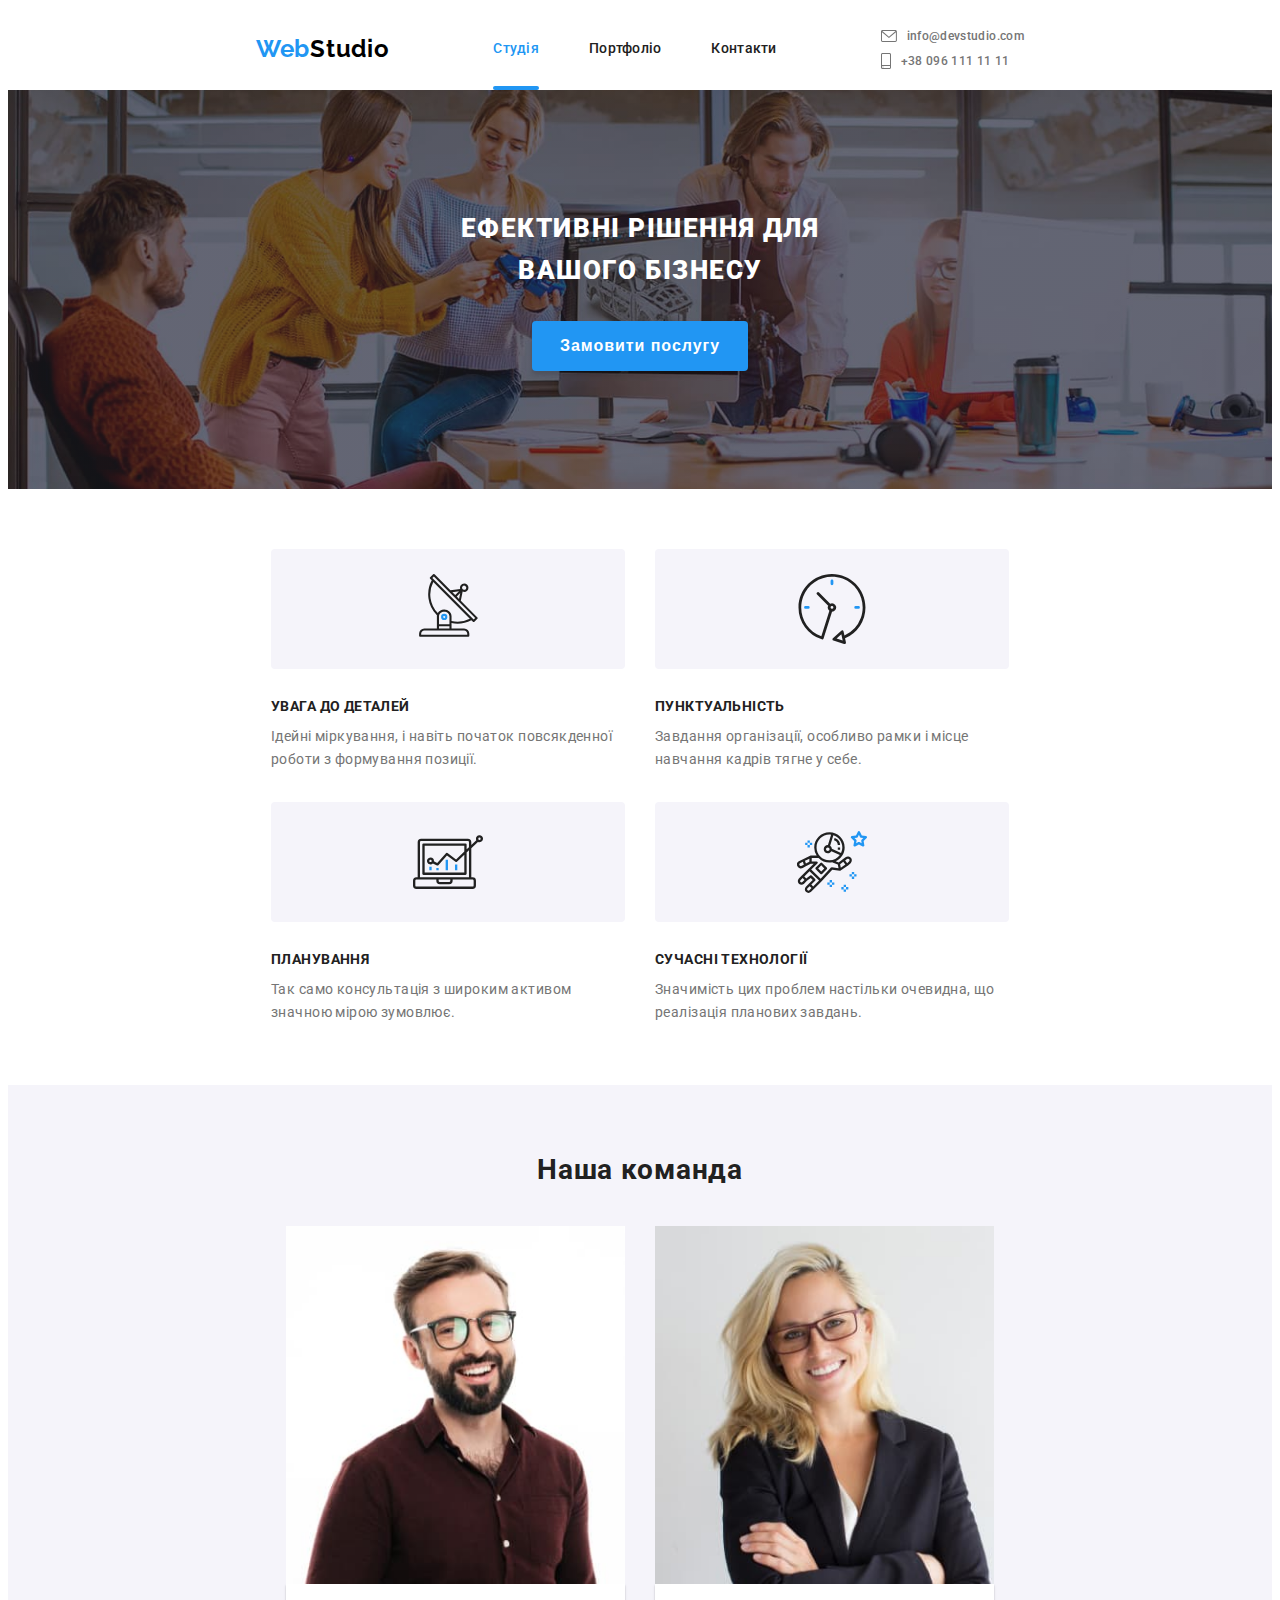
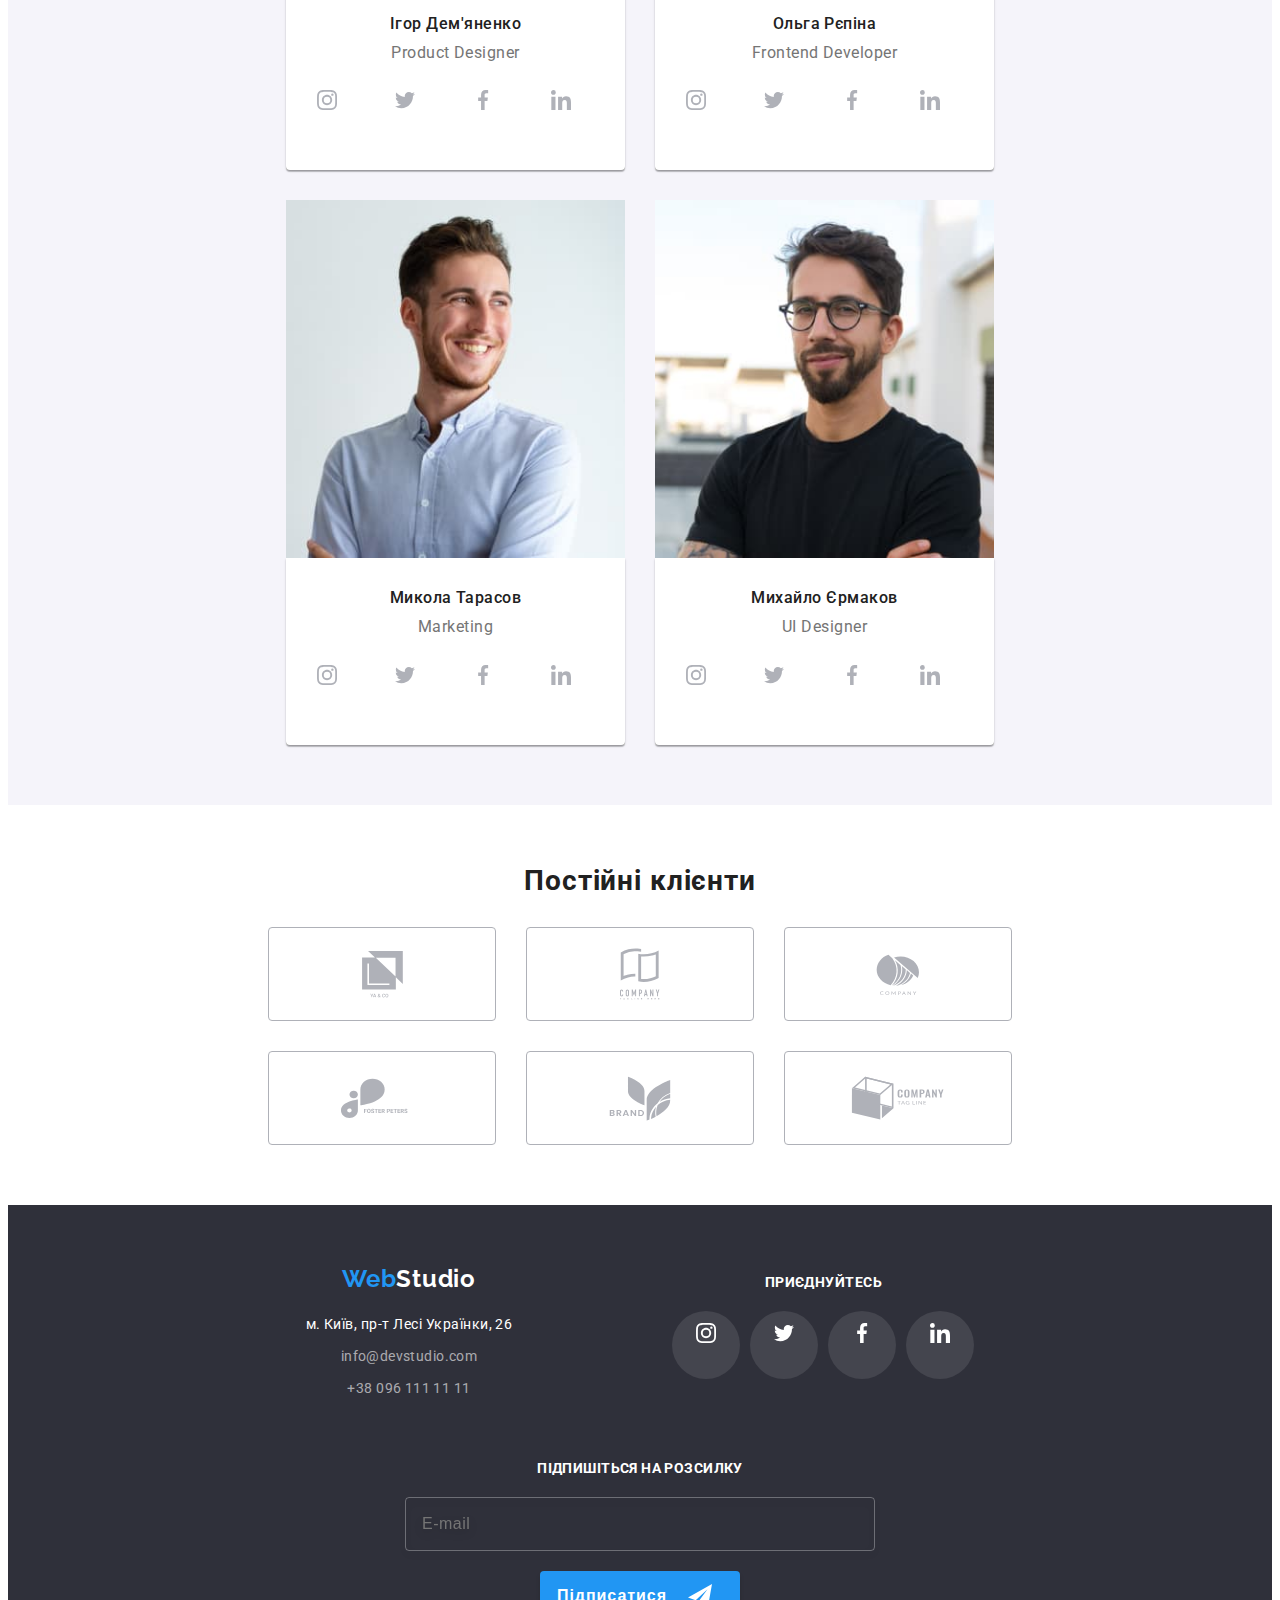
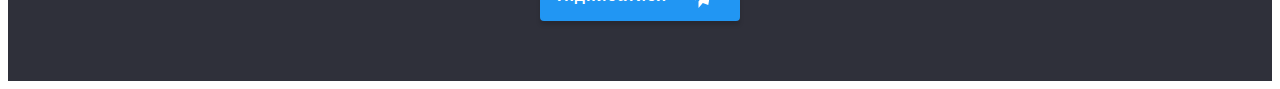
==== commit ad886eb7: "Applies Adaptive Graphics" ====
--- a/index.html
+++ b/index.html
@@ -34,10 +34,7 @@
                         <use href="./images/sprite.svg#mob-menu-burger" class="menu-toggle__icon"></use>
                     </svg>
                 </button>
-
-
                     <div class="menu-container js-menu-container" id="mobile-menu-wrap">
-
                         <button type="button" class="menu-toggle js-close-menu">
                             <svg aria-label="кнопка закривання мобільного меню" class="" width="18.67px" height="18.67px">
                                 <use href="./images/sprite.svg#mob-menu-close" class="menu-toggle__icon"></use> 
@@ -75,9 +72,7 @@
                             </div>
                         </div>
                     </div>
-
             </nav>
-
             <ul class="header-contacts">
                 <li class="header-contacts__item"><a href="mailto:info@devstudio.com" class="header-contacts__link">
                     <svg aria-label="конверт" class="header-contacts__icon-envelope" width="16px" height="12px">
@@ -207,15 +202,21 @@
                 <h2 class="container__activities-section-title">Чим ми займаємося</h2>
                 <ul class="activities-list">
                     <li class="activities-list__item">
-                        <img src="./images/typing-on-a-keyboard-1.jpg" alt="typing-on-a-keyboard" width="370">
+                        <img srcset="./images/typing-on-a-keyboard-1.jpg 1x, ./images/typing-on-a-keyboard-1@2x.jpg 2x" 
+                        src="./images/typing-on-a-keyboard-1.jpg"
+                        alt="typing-on-a-keyboard" width="370">
                         <div class="activities-list__overley">Десктопні додатки</div>
                     </li>
                     <li class="activities-list__item">
-                        <img src="./images/working-on-a-notebook-2.jpg" alt="working-on-a-notebook" width="370">
+                        <img srcset="./images/working-on-a-notebook-2.jpg 1x, ./images/working-on-a-notebook-2@2x.jpg 2x" 
+                        src="./images/working-on-a-notebook-2.jpg"
+                        alt="working-on-a-notebook" width="370">
                         <div class="activities-list__overley">Мобільні додатки</div>
                     </li>
                     <li class="activities-list__item">
-                        <img src="./images/working-on-a-tablet-3.jpg" alt="working-on-a-tablet" width="370">
+                        <img srcset="./images/working-on-a-tablet-3.jpg 1x, ./images/working-on-a-tablet-3@2x.jpg 2x" 
+                        src="./images/working-on-a-tablet-3.jpg"
+                        alt="working-on-a-tablet" width="370">
                         <div class="activities-list__overley">Дизайнерські рішення</div>
                     </li>
                 </ul>
@@ -228,7 +229,25 @@
                 <h2 class="container__team-section-title">Наша команда</h2>
                 <ul class="team-list">
                     <li class="team-list__item">
-                        <img class="team-list__image" src="./images/team-card-1.jpg" alt="team-card-1" width="270">
+                        <picture>
+                            <source
+                                srcset="./images/team-card-1-w270-h260-desc.jpg 1x, ./images/team-card-1@2x-w540-h520-desc.jpg 2x"
+                                media="(min-width: 1600px)"
+                            />
+                            <source 
+                                srcset="./images/team-card-1-w354-h374-tab.jpg 1x , ./images/team-card-1@2x-w708-h748-tab.jpg 2x"
+                                media="(min-width: 768px)" 
+                            />
+                            <source
+                                srcset="./images/team-card-1-w450-h460-mob.jpg 1x, ./images/team-card-1@2x-w900-h920-mob.jpg 2x"
+                                media="(max-width: 767px)"
+                                />
+                            <img 
+                                src="./images/team-card-1-w450-h460-mob.jpg" 
+                                alt="team-member-1"
+                                width="100%"
+                            />
+                        </picture>
                         <div class="team-list__meta">
                             <h3 class="team-list__name">Ігор Дем'яненко</h3>
                             <p class="team-list__position">Product Designer</p>
@@ -265,7 +284,15 @@
                         </div>
                     </li>
                     <li class="team-list__item">
-                        <img class="team-list__image" src="./images/team-card-2.jpg" alt="team-card-2" width="270">
+                        <picture>
+                            <source srcset="./images/team-card-2-w270-h260-desc.jpg 1x, ./images/team-card-2@2x-w540-h520-desc.jpg 2x"
+                                media="(min-width: 1600px)" />
+                            <source srcset="./images/team-card-2-w354-h374-tab.jpg 1x , ./images/team-card-2@2x-w708-h748-tab.jpg 2x"
+                                media="(min-width: 768px)" />
+                            <source srcset="./images/team-card-2-w450-h460-mob.jpg 1x, ./images/team-card-2@2x-w900-h920-mob.jpg 2x"
+                                media="(max-width: 767px)" />
+                            <img src="./images/team-card-2-w450-h460-mob.jpg" alt="team-member-2" width="100%" />
+                        </picture>
                         <div class="team-list__meta">
                             <h3 class="team-list__name">Ольга Рєпіна</h3>
                             <p class="team-list__position">Frontend Developer</p>
@@ -302,7 +329,15 @@
                         </div>
                     </li>
                     <li class="team-list__item">
-                        <img class="team-list__image" src="./images/team-card-3.jpg" alt="team-card-3" width="270">
+                        <picture>
+                            <source srcset="./images/team-card-3-w270-h260-desc.jpg 1x, ./images/team-card-3@2x-w540-h520-desc.jpg 2x"
+                                media="(min-width: 1600px)" />
+                            <source srcset="./images/team-card-3-w354-h374-tab.jpg 1x , ./images/team-card-3@2x-w708-h748-tab.jpg 2x"
+                                media="(min-width: 768px)" />
+                            <source srcset="./images/team-card-3-w450-h460-mob.jpg 1x, ./images/team-card-3@2x-w900-h920-mob.jpg 2x"
+                                media="(max-width: 767px)" />
+                            <img src="./images/team-card-3-w450-h460-mob.jpg" alt="team-member-3" width="100%" />
+                        </picture>
                         <div class="team-list__meta">
                             <h3 class="team-list__name">Микола Тарасов</h3>
                             <p class="team-list__position">Marketing</p>
@@ -339,7 +374,15 @@
                         </div>
                     </li>
                     <li class="team-list__item">
-                        <img class="team-list__image" src="./images/team-card-4.jpg" alt="team-card-4" width="270">
+                        <picture>
+                            <source srcset="./images/team-card-4-w270-h260-desc.jpg 1x, ./images/team-card-4@2x-w540-h520-desc.jpg 2x"
+                                media="(min-width: 1600px)" />
+                            <source srcset="./images/team-card-4-w354-h374-tab.jpg 1x , ./images/team-card-4@2x-w708-h748-tab.jpg 2x"
+                                media="(min-width: 768px)" />
+                            <source srcset="./images/team-card-4-w450-h460-mob.jpg 1x, ./images/team-card-4@2x-w900-h920-mob.jpg 2x"
+                                media="(max-width: 767px)" />
+                            <img src="./images/team-card-4-w450-h460-mob.jpg" alt="team-member-4" width="100%" />
+                        </picture>
                         <div class="team-list__meta">
                             <h3 class="team-list__name">Михайло Єрмаков</h3>
                             <p class="team-list__position">UI Designer</p>
--- a/css/main.min.css
+++ b/css/main.min.css
@@ -1 +1 @@
-:root{--primary-bg-color: #F5F5F5;--secondary-bg-color: #F5F4FA;--tertiary-bg-and-text-color: #FFFFFF;--primary-accent-bg-and-text-color: #2196F3;--secondary-accent-bg-color: #188CE8;--primary-text-color: #212121;--secondary-text-color: #757575;--transition-timing-function: cubic-bezier(0.4, 0, 0.2, 1)}ul{list-style:none;margin:0;padding:0}a{text-decoration:none;font-style:normal;display:block}img{display:block}h1,h2,h3,h4,h5,h6,p{margin:0}body{font-family:"Roboto",sans-serif;color:var(--primary-text-color);background-color:var(--tertiary-bg-and-text-color);letter-spacing:.03em}.container{margin:0 auto;padding-left:15px;padding-right:15px;width:480px;outline:2px solid red}@media screen and (min-width: 768px){.container{width:768px}}@media screen and (min-width: 1600px){.container{width:1600px}}.header-container{padding-top:16px;padding-bottom:16px}@media screen and (min-width: 768px){.header-container{padding-top:21px;padding-bottom:21px}}@media screen and (min-width: 1600px){.header-container{padding-top:24px;padding-bottom:25px}}.header-wrap{position:relative;outline:1px solid #4169e1;display:-webkit-box;display:-ms-flexbox;display:flex;-webkit-box-align:center;-ms-flex-align:center;align-items:center}@media screen and (min-width: 768px)and (max-width: 1599px){.header-wrap{-webkit-box-pack:justify;-ms-flex-pack:justify;justify-content:space-between}}@media screen and (min-width: 1600px){.header-wrap{padding-left:215px;padding-right:215px}}.portfolio-header{border-bottom:1px solid #ececec}.nav-list{display:none}@media screen and (min-width: 768px){.nav-list{display:-webkit-box;display:-ms-flexbox;display:flex;gap:50px}}.nav-list__link{position:relative;color:var(--primary-text-color);-webkit-transition:color 250ms var(--transition-timing-function);transition:color 250ms var(--transition-timing-function);font-weight:500;font-size:14px;line-height:1.1;letter-spacing:.02em}.nav-list__link:hover,.nav-list__link:focus{color:var(--primary-accent-bg-and-text-color)}.nav-list__link--current{color:var(--primary-accent-bg-and-text-color)}.nav-list__link--current::after{position:absolute;left:0;bottom:-33px;content:"";display:block;width:100%;height:4px;background-color:var(--primary-accent-bg-and-text-color);border-radius:2px;opacity:1;-webkit-transition:opacity 250ms var(--transition-timing-function);transition:opacity 250ms var(--transition-timing-function)}.menu-toggle{position:absolute;top:6px;right:7px;display:-webkit-inline-box;display:-ms-inline-flexbox;display:inline-flex;margin:0;padding:0;border:none;background-color:rgba(0,0,0,0);cursor:pointer;-webkit-transition:fill 250ms var(--transition-timing-function);transition:fill 250ms var(--transition-timing-function)}@media screen and (min-width: 768px){.menu-toggle{display:none}}.menu-toggle__icon:hover,.menu-toggle__icon:focus{fill:var(--primary-accent-bg-and-text-color)}.menu-container{position:fixed;top:0;left:0;width:100%;height:100vh;padding:48px 40px;background-color:var(--tertiary-bg-and-text-color);-webkit-transform:translateY(-100%);transform:translateY(-100%);-webkit-transition:-webkit-transform 300ms var(--transition-timing-function);transition:-webkit-transform 300ms var(--transition-timing-function);transition:transform 300ms var(--transition-timing-function);transition:transform 300ms var(--transition-timing-function), -webkit-transform 300ms var(--transition-timing-function)}@media screen and (min-width: 768px){.menu-container{display:none}}.menu-container.is-open{-webkit-transform:translateY(0);transform:translateY(0)}.menu-container.is-open .menu-toggle{position:absolute;top:21px;right:25.33px;padding:0}.mobile-menu__item:not(:last-child){margin-bottom:32px}.mobile-menu__link{font-weight:500;font-size:40px;line-height:1.17;letter-spacing:.02em;color:var(--primary-text-color)}.mobile-menu__link--current{font-weight:500;font-size:40px;line-height:1.17;letter-spacing:.02em;color:#2196f3}.mobile-menu-contacts-wrap{position:fixed;bottom:48px}.mobile-menu-contacts{margin-bottom:62px}.mobile-menu-contacts__item:not(:last-child){margin-bottom:34px}.mobile-menu-contacts__link{font-weight:500;font-size:24px;line-height:1.17;letter-spacing:.02em;color:#757575}.mobile-menu-contacts__link:hover,.mobile-menu-contacts__link:focus{font-weight:500;font-size:34px;line-height:1.18;letter-spacing:.02em;color:#2196f3}.mobile-menu-soc-list{display:-webkit-box;display:-ms-flexbox;display:flex;gap:9px}.mobile-menu-soc-list__item:not(:last-child){border-right:1px solid rgba(33,33,33,.2);padding-right:10px}.mobile-menu-soc-list__link{font-weight:500;font-size:18px;line-height:1.2;letter-spacing:.02em;color:#2196f3}.header-contacts{display:none}@media screen and (min-width: 768px){.header-contacts{display:block}}@media screen and (min-width: 1600px){.header-contacts{display:-webkit-box;display:-ms-flexbox;display:flex;gap:50px;margin-left:auto}}@media screen and (min-width: 768px)and (max-width: 1599px){.header-contacts__item:not(:last-child){margin-bottom:10px}}.header-contacts__link{display:-webkit-box;display:-ms-flexbox;display:flex;-webkit-box-align:center;-ms-flex-align:center;align-items:center;color:var(--secondary-text-color);-webkit-transition:color 250ms var(--transition-timing-function);transition:color 250ms var(--transition-timing-function)}@media screen and (min-width: 768px){.header-contacts__link{font-weight:500;font-size:12px;line-height:1.17;letter-spacing:.03em}}@media screen and (min-width: 1600px){.header-contacts__link{font-weight:500;font-size:14px;line-height:1.1;letter-spacing:.03em}}.header-contacts__link:hover,.header-contacts__link:focus{color:var(--primary-accent-bg-and-text-color)}.header-contacts__icon-envelope{fill:currentColor;margin-right:10px}.header-contacts__icon-envelope:hover,.header-contacts__icon-envelope:focus{fill:var(--primary-accent-bg-and-text-color)}.header-contacts__icon-smartphone{fill:currentColor;margin-right:10px}.header-contacts__icon-smartphone:hover,.header-contacts__icon-smartphone:focus{fill:var(--primary-accent-bg-and-text-color)}.footer-container{padding-top:60px;padding-bottom:60px;background-color:#2f303a}.footer-wrap{display:-webkit-box;display:-ms-flexbox;display:flex;-webkit-box-align:center;-ms-flex-align:center;align-items:center;-webkit-box-pack:center;-ms-flex-pack:center;justify-content:center;-webkit-box-orient:vertical;-webkit-box-direction:normal;-ms-flex-direction:column;flex-direction:column}@media screen and (min-width: 1600px){.footer-wrap{display:-webkit-box;display:-ms-flexbox;display:flex;-webkit-box-align:baseline;-ms-flex-align:baseline;align-items:baseline;-webkit-box-pack:start;-ms-flex-pack:start;justify-content:flex-start;-webkit-box-orient:horizontal;-webkit-box-direction:normal;-ms-flex-direction:row;flex-direction:row}}.footer-meta{text-align:center}@media screen and (min-width: 768px){.footer-meta{display:-webkit-box;display:-ms-flexbox;display:flex;-webkit-box-align:baseline;-ms-flex-align:baseline;align-items:baseline;gap:160px;margin-bottom:60px}}@media screen and (min-width: 1600px){.footer-meta{text-align:left;gap:70px;margin-bottom:0;margin-left:200px}}.address-wrap{margin-top:20px}.footer-contacts__address-link{color:var(--tertiary-bg-and-text-color);font-weight:400;font-size:14px;line-height:1.7}.footer-contacts__link{color:rgba(255,255,255,.6);-webkit-transition:color 250ms var(--transition-timing-function);transition:color 250ms var(--transition-timing-function);font-weight:400;font-size:14px;line-height:1.7;letter-spacing:.03em;margin-top:8px}@media screen and (min-width: 1600px){.footer-contacts__link{margin-top:9px}}.footer-contacts__link:hover,.footer-contacts__link:focus{color:var(--primary-accent-bg-and-text-color)}@media screen and (max-width: 767px){.soc-wrap{margin-top:60px;margin-bottom:60px}}@media screen and (min-width: 1600px){.soc-wrap{margin-right:90px}}.soc-wrap__text{font-weight:700;font-size:14px;line-height:1.14;text-transform:uppercase;color:var(--tertiary-bg-and-text-color);text-align:center;margin-bottom:20px}@media screen and (min-width: 1600px){.soc-wrap__text{text-align:left}}.signup-form{width:100%;text-align:center}@media screen and (min-width: 1600px){.signup-form{width:663px;text-align:left}}.signup-form__text{font-weight:700;font-size:14px;line-height:1.14;letter-spacing:.03em;text-transform:uppercase;color:var(--tertiary-bg-and-text-color);margin-bottom:20px}.signup-form__input{height:50px;width:100%;border:1px solid rgba(255,255,255,.3);-webkit-filter:drop-shadow(0px 4px 4px rgba(0, 0, 0, 0.15));filter:drop-shadow(0px 4px 4px rgba(0, 0, 0, 0.15));border-radius:4px;background-color:rgba(0,0,0,0);padding-left:16px;color:rgba(255,255,255,.3);font-weight:400;font-size:16px;line-height:1.25;letter-spacing:.03em;-webkit-transition:outline-color 250ms var(--transition-timing-function),border-color 250ms var(--transition-timing-function);transition:outline-color 250ms var(--transition-timing-function),border-color 250ms var(--transition-timing-function)}@media screen and (min-width: 768px){.signup-form__input{width:450px;margin-bottom:20px}}@media screen and (min-width: 1600px){.signup-form__input{width:358px;margin-right:12px;margin-bottom:0}}.signup-form__input::-webkit-input-placeholder{font-weight:400;font-size:16px;line-height:1.25px}.signup-form__input::-moz-placeholder{font-weight:400;font-size:16px;line-height:1.25px}.signup-form__input:-ms-input-placeholder{font-weight:400;font-size:16px;line-height:1.25px}.signup-form__input::-ms-input-placeholder{font-weight:400;font-size:16px;line-height:1.25px}.signup-form__input::placeholder{font-weight:400;font-size:16px;line-height:1.25px}.signup-form__input:focus-within{border:none;outline:1px solid rgba(255,255,255,.3)}.signup-form__btn-wrap{position:relative;width:200px;height:50px;display:inline-block;margin-top:20px}@media screen and (min-width: 768px)and (max-width: 1599px){.signup-form__btn-wrap{display:block;margin:0 auto}}@media screen and (min-width: 1600px){.signup-form__btn-wrap{margin-top:0}}.signup-form__btn{width:200px;height:50px;-webkit-box-shadow:0px 4px 4px rgba(0,0,0,.15);box-shadow:0px 4px 4px rgba(0,0,0,.15);border-radius:4px;border-color:rgba(0,0,0,0);background-color:var(--primary-accent-bg-and-text-color);color:var(--tertiary-bg-and-text-color);cursor:pointer;font-weight:700;font-size:16px;line-height:1.9;letter-spacing:.06em;padding-right:62px}.signup-form__btn-icon{position:absolute;top:50%;right:28px;-webkit-transform:translateY(-50%);transform:translateY(-50%)}.logo{color:var(--primary-accent-bg-and-text-color);font-family:"Raleway",sans-serif;font-weight:700;font-size:24px;line-height:1.17;letter-spacing:.03em}@media screen and (min-width: 1600px){.logo{font-weight:700;font-size:26px;line-height:1.2;letter-spacing:.03em;margin-right:93px}}.logo__item--black{color:#000}.logo__item--white{color:var(--tertiary-bg-and-text-color)}.button{display:block;margin:0 auto;height:50px;font-weight:700;font-size:16px;line-height:1.9;letter-spacing:.06em;-webkit-box-shadow:0px 4px 4px rgba(0,0,0,.15);box-shadow:0px 4px 4px rgba(0,0,0,.15);border-color:rgba(0,0,0,0);border-radius:4px;cursor:pointer;color:var(--tertiary-bg-and-text-color);background-color:var(--primary-accent-bg-and-text-color);-webkit-transition:background-color 250ms var(--transition-timing-function);transition:background-color 250ms var(--transition-timing-function)}.button:hover,.button:focus{background-color:var(--secondary-accent-bg-color)}.button--wide{min-width:216px}.button--narrow{min-width:200px}.soc-list{display:-webkit-box;display:-ms-flexbox;display:flex;-webkit-box-pack:center;-ms-flex-pack:center;justify-content:center;gap:10px}.soc-list__link{height:44px;width:44px;padding:12px;border-radius:50%}.soc-list__link--light-bgr{fill:#afb1b8;-webkit-transition:fill 250ms var(--transition-timing-function),background-color 250ms var(--transition-timing-function);transition:fill 250ms var(--transition-timing-function),background-color 250ms var(--transition-timing-function)}.soc-list__link--light-bgr:hover,.soc-list__link--light-bgr:focus{fill:var(--tertiary-bg-and-text-color);background-color:var(--primary-accent-bg-and-text-color)}.soc-list__link--dark-bgr{fill:var(--tertiary-bg-and-text-color);background-color:rgba(255,255,255,.1);-webkit-transition:background-color 250ms var(--transition-timing-function);transition:background-color 250ms var(--transition-timing-function)}.soc-list__link--dark-bgr:hover,.soc-list__link--dark-bgr:focus{background-color:var(--primary-accent-bg-and-text-color)}.portfolio-btn-list{display:-webkit-box;display:-ms-flexbox;display:flex;-webkit-box-pack:center;-ms-flex-pack:center;justify-content:center;gap:8px;margin-bottom:50px}.portfolio-btn-list__item{background-color:var(--secondary-bg-color);-webkit-transition:color 250ms var(--transition-timing-function),background-color 250ms var(--transition-timing-function),-webkit-box-shadow 250ms var(--transition-timing-function);transition:color 250ms var(--transition-timing-function),background-color 250ms var(--transition-timing-function),-webkit-box-shadow 250ms var(--transition-timing-function);transition:color 250ms var(--transition-timing-function),background-color 250ms var(--transition-timing-function),box-shadow 250ms var(--transition-timing-function);transition:color 250ms var(--transition-timing-function),background-color 250ms var(--transition-timing-function),box-shadow 250ms var(--transition-timing-function),-webkit-box-shadow 250ms var(--transition-timing-function);cursor:pointer;font-weight:500;font-size:16px;line-height:1.6;letter-spacing:.03em;text-align:center;padding:6px 22px;border-radius:4px;border:rgba(0,0,0,0)}.portfolio-btn-list__item:hover,.portfolio-btn-list__item:focus{color:var(--tertiary-bg-and-text-color);background-color:var(--primary-accent-bg-and-text-color);-webkit-box-shadow:0px 3px 1px rgba(0,0,0,.1),0px 1px 2px rgba(0,0,0,.08),0px 2px 2px rgba(0,0,0,.12);box-shadow:0px 3px 1px rgba(0,0,0,.1),0px 1px 2px rgba(0,0,0,.08),0px 2px 2px rgba(0,0,0,.12)}.main-container{padding-top:94px;padding-bottom:94px}.projects-container{margin-left:auto;margin-right:auto}.projects-set{display:-webkit-box;display:-ms-flexbox;display:flex;-ms-flex-wrap:wrap;flex-wrap:wrap;gap:30px}.projects-set__item{background-color:var(--tertiary-bg-and-text-color);width:calc((100% - 60px)/3);-webkit-transition:-webkit-box-shadow 250ms var(--transition-timing-function);transition:-webkit-box-shadow 250ms var(--transition-timing-function);transition:box-shadow 250ms var(--transition-timing-function);transition:box-shadow 250ms var(--transition-timing-function), -webkit-box-shadow 250ms var(--transition-timing-function)}.projects-set__item:hover{-webkit-box-shadow:0px 1px 1px rgba(0,0,0,.12),0px 4px 4px rgba(0,0,0,.06),1px 4px 6px rgba(0,0,0,.16);box-shadow:0px 1px 1px rgba(0,0,0,.12),0px 4px 4px rgba(0,0,0,.06),1px 4px 6px rgba(0,0,0,.16)}.project-item-visual__image{display:block;max-width:100%;height:auto}.project-item-visual{position:relative;overflow:hidden}.project-item-visual__overley{position:absolute;-webkit-transform:translateY(0);transform:translateY(0);-webkit-transition:color 250ms var(--transition-timing-function),background-color 250ms var(--transition-timing-function),-webkit-transform 250ms var(--transition-timing-function);transition:color 250ms var(--transition-timing-function),background-color 250ms var(--transition-timing-function),-webkit-transform 250ms var(--transition-timing-function);transition:transform 250ms var(--transition-timing-function),color 250ms var(--transition-timing-function),background-color 250ms var(--transition-timing-function);transition:transform 250ms var(--transition-timing-function),color 250ms var(--transition-timing-function),background-color 250ms var(--transition-timing-function),-webkit-transform 250ms var(--transition-timing-function);padding:63px 24px;font-size:18px;line-height:1.6;letter-spacing:.03em}.projects-set__item:hover .project-item-visual__overley,.projects-set__item:focus .project-item-visual__overley{-webkit-transform:translateY(-100%);transform:translateY(-100%);color:var(--tertiary-bg-and-text-color);background-color:rgba(33,150,243,.9)}.project-item-meta{padding-top:20px;padding-bottom:20px;padding-left:24px;border:1px solid #eee}.project-item-meta__title{font-size:18px;line-height:2;letter-spacing:.06em}.project-item-meta__text{color:var(--secondary-text-color);font-size:16px;line-height:1.9;letter-spacing:.03em}.hero-container{background-image:-webkit-gradient(linear, left top, left bottom, from(rgba(47, 48, 58, 0.4)), to(rgba(47, 48, 58, 0.4))),url("../images/hero.jpg");background-image:linear-gradient(rgba(47, 48, 58, 0.4), rgba(47, 48, 58, 0.4)),url("../images/hero.jpg");background-color:#2f303a;background-size:cover;background-repeat:no-repeat;background-position:center;padding-top:118px;padding-bottom:118px}@media screen and (min-width: 1600px){.hero-container{padding-top:200px;padding-bottom:200px}}.container__hero-title{color:var(--tertiary-bg-and-text-color);text-align:center;text-transform:uppercase;margin:0 auto 30px auto;font-weight:900;font-size:26px;line-height:1.6;letter-spacing:.06em}@media screen and (min-width: 1600px){.container__hero-title{font-weight:900;font-size:44px;line-height:1.4;letter-spacing:.06em}}.backdrop{position:fixed;top:0;left:0;width:100%;height:100%;background-color:rgba(0,0,0,.2);opacity:1;-webkit-transition:opacity 250ms var(--transition-timing-function);transition:opacity 250ms var(--transition-timing-function);z-index:1}.backdrop.is-hidden{opacity:0;-webkit-transition:opacity 250ms var(--transition-timing-function);transition:opacity 250ms var(--transition-timing-function);pointer-events:none}.modal{position:absolute;top:50%;left:50%;min-width:528px;min-height:581px;background-color:var(--tertiary-bg-and-text-color);-webkit-transform:translate(-50%, -50%) scale(1);transform:translate(-50%, -50%) scale(1);-webkit-transition:-webkit-transform 250ms var(--transition-timing-function);transition:-webkit-transform 250ms var(--transition-timing-function);transition:transform 250ms var(--transition-timing-function);transition:transform 250ms var(--transition-timing-function), -webkit-transform 250ms var(--transition-timing-function);border-radius:4px;-webkit-box-shadow:0px 1px 3px rgba(0,0,0,.12),0px 1px 1px rgba(0,0,0,.14),0px 2px 1px rgba(0,0,0,.2);box-shadow:0px 1px 3px rgba(0,0,0,.12),0px 1px 1px rgba(0,0,0,.14),0px 2px 1px rgba(0,0,0,.2)}.backdrop.is-hidden .modal{-webkit-transform:translate(-50%, -50%) scale(0.9);transform:translate(-50%, -50%) scale(0.9);-webkit-transition:-webkit-transform 250ms var(--transition-timing-function);transition:-webkit-transform 250ms var(--transition-timing-function);transition:transform 250ms var(--transition-timing-function);transition:transform 250ms var(--transition-timing-function), -webkit-transform 250ms var(--transition-timing-function)}.modal__close-btn{position:absolute;top:8px;right:8px;width:30px;height:30px;border-radius:50%;border:1px solid rgba(0,0,0,.1);background-color:var(--tertiary-bg-and-text-color);-webkit-transition:fill 250ms var(--transition-timing-function);transition:fill 250ms var(--transition-timing-function)}.modal__close-btn:hover,.modal__close-btn:focus{cursor:pointer;fill:var(--primary-accent-bg-and-text-color)}.application-form{padding:40px}.application-form__header{text-align:center;font-weight:700;font-size:20px;line-height:1.15;letter-spacing:.03em;margin-bottom:12px}.application-form__label{display:-webkit-box;display:-ms-flexbox;display:flex;-webkit-box-orient:vertical;-webkit-box-direction:normal;-ms-flex-direction:column;flex-direction:column;margin-bottom:10px}.application-form__label-text{margin-bottom:4px;font-size:12px;line-height:1.17;letter-spacing:.01em;color:#757575}.application-form__input-wrapper{position:relative}.application-form__input{border:1px solid rgba(33,33,33,.2);border-radius:4px;height:40px;display:block;width:100%;padding-left:42px;font-size:12px;line-height:1.17;letter-spacing:.01em;color:currentColor;-webkit-transition:border-color 250ms var(--transition-timing-function),outline-color 250ms var(--transition-timing-function);transition:border-color 250ms var(--transition-timing-function),outline-color 250ms var(--transition-timing-function)}.application-form__input:hover,.application-form__input:focus{border-color:var(--primary-accent-bg-and-text-color)}.application-form__input:focus-within{border:none;outline:1px solid var(--primary-accent-bg-and-text-color)}.application-form__icon{position:absolute;top:50%;left:12px;-webkit-transform:translateY(-50%);transform:translateY(-50%);-webkit-transition:border-color 250ms var(--transition-timing-function),fill 250ms var(--transition-timing-function);transition:border-color 250ms var(--transition-timing-function),fill 250ms var(--transition-timing-function)}.application-form__icon:hover,.application-form__icon:focus{fill:var(--primary-accent-bg-and-text-color)}.application-form__input:hover+.application-form__icon,.application-form__input:focus+.application-form__icon{fill:var(--primary-accent-bg-and-text-color)}.application-form__comment{width:100%;height:120px;resize:none;padding:12px 16px;border:1px solid rgba(33,33,33,.2);border-radius:4px;font-size:12px;line-height:1.17;letter-spacing:.01em;color:currentColor;-webkit-transition:border-color 250ms var(--transition-timing-function),outline-color 250ms var(--transition-timing-function);transition:border-color 250ms var(--transition-timing-function),outline-color 250ms var(--transition-timing-function)}.application-form__comment:hover,.application-form__comment:focus{border-color:var(--primary-accent-bg-and-text-color)}.application-form__comment:focus-within{border:none;outline:1px solid var(--primary-accent-bg-and-text-color)}.application-form__comment::-webkit-input-placeholder{font-weight:400;font-size:12px;line-height:1.2;letter-spacing:.01em;color:rgba(117,117,117,.5)}.application-form__comment::-moz-placeholder{font-weight:400;font-size:12px;line-height:1.2;letter-spacing:.01em;color:rgba(117,117,117,.5)}.application-form__comment:-ms-input-placeholder{font-weight:400;font-size:12px;line-height:1.2;letter-spacing:.01em;color:rgba(117,117,117,.5)}.application-form__comment::-ms-input-placeholder{font-weight:400;font-size:12px;line-height:1.2;letter-spacing:.01em;color:rgba(117,117,117,.5)}.application-form__comment::placeholder{font-weight:400;font-size:12px;line-height:1.2;letter-spacing:.01em;color:rgba(117,117,117,.5)}.application-form__label-terms{position:relative;font-size:14px;line-height:1.7;letter-spacing:.03em;color:var(--secondary-text-color);margin-top:10px;margin-bottom:30px;display:block;padding-left:37px}.application-form__agreement-link{text-decoration:underline;color:var(--primary-accent-bg-and-text-color);display:inline-block}.application-form__checkbox{position:absolute;width:1px;height:1px;margin:-1px;border:0;padding:0;clip:rect(0 0 0 0);overflow:hidden}.application-form__checkbox-icon{position:absolute;top:50%;left:14px;-webkit-transform:translateY(-50%);transform:translateY(-50%);width:16px;height:15px;border:2px solid var(--primary-text-color);border-radius:2px;-webkit-transition:background-color 250ms var(--transition-timing-function),border-color 250ms var(--transition-timing-function);transition:background-color 250ms var(--transition-timing-function),border-color 250ms var(--transition-timing-function)}.application-form__checkbox:checked~.application-form__checkbox-icon{background-color:var(--primary-accent-bg-and-text-color);border:1px solid rgba(0,0,0,0)}.advant-container{padding-top:60px;padding-bottom:60px}@media screen and (min-width: 1600px){.advant-container{padding-top:94px;padding-bottom:94px}}.advant-list{gap:30px}@media screen and (min-width: 768px){.advant-list{display:-webkit-box;display:-ms-flexbox;display:flex;-webkit-box-pack:center;-ms-flex-pack:center;justify-content:center;-ms-flex-wrap:wrap;flex-wrap:wrap}}.advant-list__item{max-width:450px}@media screen and (min-width: 768px){.advant-list__item{max-width:354px}}@media screen and (min-width: 1600px){.advant-list__item{max-width:270px}}.advant-list__title{font-size:14px;line-height:1.1;letter-spacing:.03em;text-transform:uppercase;margin-bottom:10px}.advant-list__desc{color:var(--secondary-text-color);font-size:14px;line-height:1.7;letter-spacing:.03em}.advant-list__icon-wrap{background-color:var(--secondary-bg-color);height:120px;border-radius:4px;margin-bottom:30px;display:-webkit-box;display:-ms-flexbox;display:flex;-webkit-box-align:center;-ms-flex-align:center;align-items:center;-webkit-box-pack:center;-ms-flex-pack:center;justify-content:center}.activities-container{padding-bottom:94px;display:none}@media screen and (min-width: 1600px){.activities-container{display:block}}.container__activities-section-title{font-size:36px;line-height:1.2;letter-spacing:.03em;text-align:center;margin-bottom:50px}.activities-list{display:-webkit-box;display:-ms-flexbox;display:flex;-webkit-box-pack:center;-ms-flex-pack:center;justify-content:center;gap:30px}.activities-list__item{position:relative}.activities-list__overley{position:absolute;left:0;bottom:0;width:100%;height:70px;display:-webkit-box;display:-ms-flexbox;display:flex;-webkit-box-align:center;-ms-flex-align:center;align-items:center;-webkit-box-pack:center;-ms-flex-pack:center;justify-content:center;font-weight:700;font-size:14px;line-height:1.1;letter-spacing:.03em;text-transform:uppercase;color:var(--tertiary-bg-and-text-color);background:rgba(47,48,58,.8)}.team-container{background-color:var(--secondary-bg-color);outline:2px solid blue;padding-top:60px;padding-bottom:60px}@media screen and (min-width: 1600px){.team-container{padding-top:94px;padding-bottom:94px}}.container__team-section-title{text-align:center;margin-bottom:30px;font-size:28px;line-height:1.8;letter-spacing:.03em}@media screen and (min-width: 1600px){.container__team-section-title{margin-bottom:50px;font-size:36px;line-height:1.2;letter-spacing:.03em}}.team-list{gap:30px}@media screen and (min-width: 768px){.team-list{display:-webkit-box;display:-ms-flexbox;display:flex;-webkit-box-pack:center;-ms-flex-pack:center;justify-content:center;-ms-flex-wrap:wrap;flex-wrap:wrap}}.team-list__item{width:450px;height:622px;background-color:var(--tertiary-bg-and-text-color)}@media screen and (min-width: 768px){.team-list__item{width:354px;height:536px}}@media screen and (min-width: 1600px){.team-list__item{width:270px;height:428px}}@media screen and (min-width: 768px){.team-list__item{-ms-flex-preferred-size:calc((100% - 90px)/2);flex-basis:calc((100% - 90px)/2)}}@media screen and (min-width: 1600px){.team-list__item{-ms-flex-preferred-size:calc((100% - 550px)/4);flex-basis:calc((100% - 550px)/4)}}@media screen and (max-width: 767px){.team-list__item:not(:last-child){margin-bottom:30px}}.team-list__image{display:block;max-width:100%;height:auto}.team-list__meta{padding-top:30px;padding-bottom:24px;-webkit-box-shadow:0px 1px 3px rgba(0,0,0,.12),0px 1px 1px rgba(0,0,0,.14),0px 2px 1px rgba(0,0,0,.2);box-shadow:0px 1px 3px rgba(0,0,0,.12),0px 1px 1px rgba(0,0,0,.14),0px 2px 1px rgba(0,0,0,.2);border-radius:0px 0px 4px 4px}@media screen and (min-width: 1600px){.team-list__meta{padding-bottom:30px}}.team-list__name{font-weight:500;font-size:16px;line-height:1.2;letter-spacing:.03em;text-align:center;margin-bottom:10px}.team-list__position{color:var(--secondary-text-color);font-size:16px;line-height:1.2;letter-spacing:.03em;text-align:center;margin-bottom:16px}.clients-container{padding-top:60px;padding-bottom:60px;outline:2px solid #9acd32}@media screen and (min-width: 1600px){.clients-container{padding-top:94px;padding-bottom:94px}}.container__clients-section-title{margin-bottom:30px;font-size:28px;line-height:1.17;letter-spacing:.03em;text-align:center}@media screen and (min-width: 1600px){.container__clients-section-title{margin-bottom:50px;font-size:36px;line-height:1.17;letter-spacing:.03em}}.clients-list{display:-webkit-box;display:-ms-flexbox;display:flex;-webkit-box-pack:center;-ms-flex-pack:center;justify-content:center;gap:30px}@media screen and (max-width: 1599px){.clients-list{-ms-flex-wrap:wrap;flex-wrap:wrap}}@media screen and (max-width: 767px){.clients-list__item{-ms-flex-preferred-size:calc((100% - 60px)/2);flex-basis:calc((100% - 60px)/2)}}@media screen and (min-width: 768px)and (max-width: 1599px){.clients-list__item{-ms-flex-preferred-size:calc((100% - 90px)/3);flex-basis:calc((100% - 90px)/3)}}.clients-list__link{display:-webkit-box;display:-ms-flexbox;display:flex;-webkit-box-align:center;-ms-flex-align:center;align-items:center;-webkit-box-pack:center;-ms-flex-pack:center;justify-content:center;border:1px solid #afb1b8;border-radius:4px;fill:#afb1b8;-webkit-transition:fill 250ms var(--transition-timing-function),border 250ms var(--transition-timing-function);transition:fill 250ms var(--transition-timing-function),border 250ms var(--transition-timing-function);height:92px;width:210px}@media screen and (min-width: 768px){.clients-list__link{width:226px}}@media screen and (min-width: 1600px){.clients-list__link{width:170px}}.clients-list__link:hover,.clients-list__link:focus{fill:var(--primary-accent-bg-and-text-color);border:1px solid var(--primary-accent-bg-and-text-color)}/*# sourceMappingURL=main.min.css.map */+:root{--primary-bg-color: #F5F5F5;--secondary-bg-color: #F5F4FA;--tertiary-bg-and-text-color: #FFFFFF;--primary-accent-bg-and-text-color: #2196F3;--secondary-accent-bg-color: #188CE8;--primary-text-color: #212121;--secondary-text-color: #757575;--transition-timing-function: cubic-bezier(0.4, 0, 0.2, 1)}ul{list-style:none;margin:0;padding:0}a{text-decoration:none;font-style:normal;display:block}img{display:block}h1,h2,h3,h4,h5,h6,p{margin:0}body{font-family:"Roboto",sans-serif;color:var(--primary-text-color);background-color:var(--tertiary-bg-and-text-color);letter-spacing:.03em}.container{margin:0 auto;padding-left:15px;padding-right:15px;width:480px}@media screen and (min-width: 768px){.container{width:768px}}@media screen and (min-width: 1600px){.container{width:1600px}}.header-container{padding-top:16px;padding-bottom:16px}@media screen and (min-width: 768px){.header-container{padding-top:21px;padding-bottom:21px}}@media screen and (min-width: 1600px){.header-container{padding-top:24px;padding-bottom:25px}}.header-wrap{position:relative;display:-webkit-box;display:-ms-flexbox;display:flex;-webkit-box-align:center;-ms-flex-align:center;align-items:center}@media screen and (min-width: 768px)and (max-width: 1599px){.header-wrap{-webkit-box-pack:justify;-ms-flex-pack:justify;justify-content:space-between}}@media screen and (min-width: 1600px){.header-wrap{padding-left:215px;padding-right:215px}}.portfolio-header{border-bottom:1px solid #ececec}.nav-list{display:none}@media screen and (min-width: 768px){.nav-list{display:-webkit-box;display:-ms-flexbox;display:flex;gap:50px}}.nav-list__link{position:relative;color:var(--primary-text-color);-webkit-transition:color 250ms var(--transition-timing-function);transition:color 250ms var(--transition-timing-function);font-weight:500;font-size:14px;line-height:1.1;letter-spacing:.02em}.nav-list__link:hover,.nav-list__link:focus{color:var(--primary-accent-bg-and-text-color)}.nav-list__link--current{color:var(--primary-accent-bg-and-text-color)}.nav-list__link--current::after{position:absolute;left:0;bottom:-33px;content:"";display:block;width:100%;height:4px;background-color:var(--primary-accent-bg-and-text-color);border-radius:2px;opacity:1;-webkit-transition:opacity 250ms var(--transition-timing-function);transition:opacity 250ms var(--transition-timing-function)}.menu-toggle{position:absolute;top:6px;right:7px;display:-webkit-inline-box;display:-ms-inline-flexbox;display:inline-flex;margin:0;padding:0;border:none;background-color:rgba(0,0,0,0);cursor:pointer;-webkit-transition:fill 250ms var(--transition-timing-function);transition:fill 250ms var(--transition-timing-function)}@media screen and (min-width: 768px){.menu-toggle{display:none}}.menu-toggle__icon:hover,.menu-toggle__icon:focus{fill:var(--primary-accent-bg-and-text-color)}.menu-container{position:fixed;top:0;left:0;width:100%;height:100vh;padding:48px 40px;background-color:var(--tertiary-bg-and-text-color);-webkit-transform:translateY(-100%);transform:translateY(-100%);-webkit-transition:-webkit-transform 300ms var(--transition-timing-function);transition:-webkit-transform 300ms var(--transition-timing-function);transition:transform 300ms var(--transition-timing-function);transition:transform 300ms var(--transition-timing-function), -webkit-transform 300ms var(--transition-timing-function);z-index:1;overflow:hidden}@media screen and (min-width: 768px){.menu-container{display:none}}.menu-container.is-open{-webkit-transform:translateY(0);transform:translateY(0)}.menu-container.is-open .menu-toggle{position:absolute;top:21px;right:25.33px;padding:0}.mobile-menu__item:not(:last-child){margin-bottom:32px}.mobile-menu__link{font-weight:500;font-size:40px;line-height:1.17;letter-spacing:.02em;color:var(--primary-text-color)}.mobile-menu__link--current{font-weight:500;font-size:40px;line-height:1.17;letter-spacing:.02em;color:#2196f3}.mobile-menu-contacts-wrap{position:fixed;bottom:48px}.mobile-menu-contacts{margin-bottom:62px}.mobile-menu-contacts__item:not(:last-child){margin-bottom:34px}.mobile-menu-contacts__link{font-weight:500;font-size:24px;line-height:1.17;letter-spacing:.02em;color:#757575}.mobile-menu-contacts__link:hover,.mobile-menu-contacts__link:focus{font-weight:500;font-size:34px;line-height:1.18;letter-spacing:.02em;color:#2196f3}.mobile-menu-soc-list{display:-webkit-box;display:-ms-flexbox;display:flex;gap:9px}.mobile-menu-soc-list__item:not(:last-child){border-right:1px solid rgba(33,33,33,.2);padding-right:10px}.mobile-menu-soc-list__link{font-weight:500;font-size:18px;line-height:1.2;letter-spacing:.02em;color:#2196f3}.header-contacts{display:none}@media screen and (min-width: 768px){.header-contacts{display:block}}@media screen and (min-width: 1600px){.header-contacts{display:-webkit-box;display:-ms-flexbox;display:flex;gap:50px;margin-left:auto}}@media screen and (min-width: 768px)and (max-width: 1599px){.header-contacts__item:not(:last-child){margin-bottom:10px}}.header-contacts__link{display:-webkit-box;display:-ms-flexbox;display:flex;-webkit-box-align:center;-ms-flex-align:center;align-items:center;color:var(--secondary-text-color);-webkit-transition:color 250ms var(--transition-timing-function);transition:color 250ms var(--transition-timing-function)}@media screen and (min-width: 768px){.header-contacts__link{font-weight:500;font-size:12px;line-height:1.17;letter-spacing:.03em}}@media screen and (min-width: 1600px){.header-contacts__link{font-weight:500;font-size:14px;line-height:1.1;letter-spacing:.03em}}.header-contacts__link:hover,.header-contacts__link:focus{color:var(--primary-accent-bg-and-text-color)}.header-contacts__icon-envelope{fill:currentColor;margin-right:10px}.header-contacts__icon-envelope:hover,.header-contacts__icon-envelope:focus{fill:var(--primary-accent-bg-and-text-color)}.header-contacts__icon-smartphone{fill:currentColor;margin-right:10px}.header-contacts__icon-smartphone:hover,.header-contacts__icon-smartphone:focus{fill:var(--primary-accent-bg-and-text-color)}.footer-container{padding-top:60px;padding-bottom:60px;background-color:#2f303a}.footer-wrap{display:-webkit-box;display:-ms-flexbox;display:flex;-webkit-box-align:center;-ms-flex-align:center;align-items:center;-webkit-box-pack:center;-ms-flex-pack:center;justify-content:center;-webkit-box-orient:vertical;-webkit-box-direction:normal;-ms-flex-direction:column;flex-direction:column}@media screen and (min-width: 1600px){.footer-wrap{display:-webkit-box;display:-ms-flexbox;display:flex;-webkit-box-align:baseline;-ms-flex-align:baseline;align-items:baseline;-webkit-box-pack:start;-ms-flex-pack:start;justify-content:flex-start;-webkit-box-orient:horizontal;-webkit-box-direction:normal;-ms-flex-direction:row;flex-direction:row}}.footer-meta{text-align:center}@media screen and (min-width: 768px){.footer-meta{display:-webkit-box;display:-ms-flexbox;display:flex;-webkit-box-align:baseline;-ms-flex-align:baseline;align-items:baseline;gap:160px;margin-bottom:60px}}@media screen and (min-width: 1600px){.footer-meta{text-align:left;gap:70px;margin-bottom:0;margin-left:200px}}.address-wrap{margin-top:20px}.footer-contacts__address-link{color:var(--tertiary-bg-and-text-color);font-weight:400;font-size:14px;line-height:1.7}.footer-contacts__link{color:rgba(255,255,255,.6);-webkit-transition:color 250ms var(--transition-timing-function);transition:color 250ms var(--transition-timing-function);font-weight:400;font-size:14px;line-height:1.7;letter-spacing:.03em;margin-top:8px}@media screen and (min-width: 1600px){.footer-contacts__link{margin-top:9px}}.footer-contacts__link:hover,.footer-contacts__link:focus{color:var(--primary-accent-bg-and-text-color)}@media screen and (max-width: 767px){.soc-wrap{margin-top:60px;margin-bottom:60px}}@media screen and (min-width: 1600px){.soc-wrap{margin-right:90px}}.soc-wrap__text{font-weight:700;font-size:14px;line-height:1.14;text-transform:uppercase;color:var(--tertiary-bg-and-text-color);text-align:center;margin-bottom:20px}@media screen and (min-width: 1600px){.soc-wrap__text{text-align:left}}.signup-form{width:100%;text-align:center}@media screen and (min-width: 1600px){.signup-form{width:663px;text-align:left}}.signup-form__text{font-weight:700;font-size:14px;line-height:1.14;letter-spacing:.03em;text-transform:uppercase;color:var(--tertiary-bg-and-text-color);margin-bottom:20px}.signup-form__input{height:50px;width:100%;border:1px solid rgba(255,255,255,.3);-webkit-filter:drop-shadow(0px 4px 4px rgba(0, 0, 0, 0.15));filter:drop-shadow(0px 4px 4px rgba(0, 0, 0, 0.15));border-radius:4px;background-color:rgba(0,0,0,0);padding-left:16px;color:rgba(255,255,255,.3);font-weight:400;font-size:16px;line-height:1.25;letter-spacing:.03em;-webkit-transition:outline-color 250ms var(--transition-timing-function),border-color 250ms var(--transition-timing-function);transition:outline-color 250ms var(--transition-timing-function),border-color 250ms var(--transition-timing-function)}@media screen and (min-width: 768px){.signup-form__input{width:450px;margin-bottom:20px}}@media screen and (min-width: 1600px){.signup-form__input{width:358px;margin-right:12px;margin-bottom:0}}.signup-form__input::-webkit-input-placeholder{font-weight:400;font-size:16px;line-height:1.25px}.signup-form__input::-moz-placeholder{font-weight:400;font-size:16px;line-height:1.25px}.signup-form__input:-ms-input-placeholder{font-weight:400;font-size:16px;line-height:1.25px}.signup-form__input::-ms-input-placeholder{font-weight:400;font-size:16px;line-height:1.25px}.signup-form__input::placeholder{font-weight:400;font-size:16px;line-height:1.25px}.signup-form__input:focus-within{border:none;outline:1px solid rgba(255,255,255,.3)}.signup-form__btn-wrap{position:relative;width:200px;height:50px;display:inline-block;margin-top:20px}@media screen and (min-width: 768px)and (max-width: 1599px){.signup-form__btn-wrap{display:block;margin:0 auto}}@media screen and (min-width: 1600px){.signup-form__btn-wrap{margin-top:0}}.signup-form__btn{width:200px;height:50px;-webkit-box-shadow:0px 4px 4px rgba(0,0,0,.15);box-shadow:0px 4px 4px rgba(0,0,0,.15);border-radius:4px;border-color:rgba(0,0,0,0);background-color:var(--primary-accent-bg-and-text-color);color:var(--tertiary-bg-and-text-color);cursor:pointer;font-weight:700;font-size:16px;line-height:1.9;letter-spacing:.06em;padding-right:62px}.signup-form__btn-icon{position:absolute;top:50%;right:28px;-webkit-transform:translateY(-50%);transform:translateY(-50%)}.logo{color:var(--primary-accent-bg-and-text-color);font-family:"Raleway",sans-serif;font-weight:700;font-size:24px;line-height:1.17;letter-spacing:.03em}@media screen and (min-width: 1600px){.logo{font-weight:700;font-size:26px;line-height:1.2;letter-spacing:.03em;margin-right:93px}}.logo__item--black{color:#000}.logo__item--white{color:var(--tertiary-bg-and-text-color)}.button{display:block;margin:0 auto;height:50px;font-weight:700;font-size:16px;line-height:1.9;letter-spacing:.06em;-webkit-box-shadow:0px 4px 4px rgba(0,0,0,.15);box-shadow:0px 4px 4px rgba(0,0,0,.15);border-color:rgba(0,0,0,0);border-radius:4px;cursor:pointer;color:var(--tertiary-bg-and-text-color);background-color:var(--primary-accent-bg-and-text-color);-webkit-transition:background-color 250ms var(--transition-timing-function);transition:background-color 250ms var(--transition-timing-function)}.button:hover,.button:focus{background-color:var(--secondary-accent-bg-color)}.button--wide{min-width:216px}.button--narrow{min-width:200px}.soc-list{display:-webkit-box;display:-ms-flexbox;display:flex;-webkit-box-pack:center;-ms-flex-pack:center;justify-content:center;gap:10px}.soc-list__link{height:44px;width:44px;padding:12px;border-radius:50%}.soc-list__link--light-bgr{fill:#afb1b8;-webkit-transition:fill 250ms var(--transition-timing-function),background-color 250ms var(--transition-timing-function);transition:fill 250ms var(--transition-timing-function),background-color 250ms var(--transition-timing-function)}.soc-list__link--light-bgr:hover,.soc-list__link--light-bgr:focus{fill:var(--tertiary-bg-and-text-color);background-color:var(--primary-accent-bg-and-text-color)}.soc-list__link--dark-bgr{fill:var(--tertiary-bg-and-text-color);background-color:rgba(255,255,255,.1);-webkit-transition:background-color 250ms var(--transition-timing-function);transition:background-color 250ms var(--transition-timing-function)}.soc-list__link--dark-bgr:hover,.soc-list__link--dark-bgr:focus{background-color:var(--primary-accent-bg-and-text-color)}.portfolio-btn-list{display:-webkit-box;display:-ms-flexbox;display:flex;-webkit-box-pack:center;-ms-flex-pack:center;justify-content:center;gap:8px;margin-bottom:50px}.portfolio-btn-list__item{background-color:var(--secondary-bg-color);-webkit-transition:color 250ms var(--transition-timing-function),background-color 250ms var(--transition-timing-function),-webkit-box-shadow 250ms var(--transition-timing-function);transition:color 250ms var(--transition-timing-function),background-color 250ms var(--transition-timing-function),-webkit-box-shadow 250ms var(--transition-timing-function);transition:color 250ms var(--transition-timing-function),background-color 250ms var(--transition-timing-function),box-shadow 250ms var(--transition-timing-function);transition:color 250ms var(--transition-timing-function),background-color 250ms var(--transition-timing-function),box-shadow 250ms var(--transition-timing-function),-webkit-box-shadow 250ms var(--transition-timing-function);cursor:pointer;font-weight:500;font-size:16px;line-height:1.6;letter-spacing:.03em;text-align:center;padding:6px 22px;border-radius:4px;border:rgba(0,0,0,0)}.portfolio-btn-list__item:hover,.portfolio-btn-list__item:focus{color:var(--tertiary-bg-and-text-color);background-color:var(--primary-accent-bg-and-text-color);-webkit-box-shadow:0px 3px 1px rgba(0,0,0,.1),0px 1px 2px rgba(0,0,0,.08),0px 2px 2px rgba(0,0,0,.12);box-shadow:0px 3px 1px rgba(0,0,0,.1),0px 1px 2px rgba(0,0,0,.08),0px 2px 2px rgba(0,0,0,.12)}.main-container{padding-top:94px;padding-bottom:94px}.projects-container{margin-left:auto;margin-right:auto}.projects-set{display:-webkit-box;display:-ms-flexbox;display:flex;-ms-flex-wrap:wrap;flex-wrap:wrap;gap:30px}.projects-set__item{background-color:var(--tertiary-bg-and-text-color);width:calc((100% - 60px)/3);-webkit-transition:-webkit-box-shadow 250ms var(--transition-timing-function);transition:-webkit-box-shadow 250ms var(--transition-timing-function);transition:box-shadow 250ms var(--transition-timing-function);transition:box-shadow 250ms var(--transition-timing-function), -webkit-box-shadow 250ms var(--transition-timing-function)}.projects-set__item:hover{-webkit-box-shadow:0px 1px 1px rgba(0,0,0,.12),0px 4px 4px rgba(0,0,0,.06),1px 4px 6px rgba(0,0,0,.16);box-shadow:0px 1px 1px rgba(0,0,0,.12),0px 4px 4px rgba(0,0,0,.06),1px 4px 6px rgba(0,0,0,.16)}.project-item-visual__image{display:block;max-width:100%;height:auto}.project-item-visual{position:relative;overflow:hidden}.project-item-visual__overley{position:absolute;-webkit-transform:translateY(0);transform:translateY(0);-webkit-transition:color 250ms var(--transition-timing-function),background-color 250ms var(--transition-timing-function),-webkit-transform 250ms var(--transition-timing-function);transition:color 250ms var(--transition-timing-function),background-color 250ms var(--transition-timing-function),-webkit-transform 250ms var(--transition-timing-function);transition:transform 250ms var(--transition-timing-function),color 250ms var(--transition-timing-function),background-color 250ms var(--transition-timing-function);transition:transform 250ms var(--transition-timing-function),color 250ms var(--transition-timing-function),background-color 250ms var(--transition-timing-function),-webkit-transform 250ms var(--transition-timing-function);padding:63px 24px;font-size:18px;line-height:1.6;letter-spacing:.03em}.projects-set__item:hover .project-item-visual__overley,.projects-set__item:focus .project-item-visual__overley{-webkit-transform:translateY(-100%);transform:translateY(-100%);color:var(--tertiary-bg-and-text-color);background-color:rgba(33,150,243,.9)}.project-item-meta{padding-top:20px;padding-bottom:20px;padding-left:24px;border:1px solid #eee}.project-item-meta__title{font-size:18px;line-height:2;letter-spacing:.06em}.project-item-meta__text{color:var(--secondary-text-color);font-size:16px;line-height:1.9;letter-spacing:.03em}.hero-container{background-image:-webkit-gradient(linear, left top, left bottom, from(rgba(47, 48, 58, 0.4)), to(rgba(47, 48, 58, 0.4))),url("../../../images/hero-mob.jpg");background-image:linear-gradient(rgba(47, 48, 58, 0.4), rgba(47, 48, 58, 0.4)),url("../../../images/hero-mob.jpg");background-color:#2f303a;background-size:cover;background-repeat:no-repeat;background-position:center;padding-top:118px;padding-bottom:118px}@media screen and (min-device-pixel-ratio: 2),(-webkit-min-device-pixel-ratio: 2),(min-resolution: 192dpi),(min-resolution: 2dppx){.hero-container{background-image:-webkit-gradient(linear, left top, left bottom, from(rgba(47, 48, 58, 0.4)), to(rgba(47, 48, 58, 0.4))),url("../../../images/hero@2x-mob.jpg");background-image:linear-gradient(rgba(47, 48, 58, 0.4), rgba(47, 48, 58, 0.4)),url("../../../images/hero@2x-mob.jpg")}}@media screen and (min-width: 480px){.hero-container{background-image:-webkit-gradient(linear, left top, left bottom, from(rgba(47, 48, 58, 0.4)), to(rgba(47, 48, 58, 0.4))),url("../../../images/hero-tab.jpg");background-image:linear-gradient(rgba(47, 48, 58, 0.4), rgba(47, 48, 58, 0.4)),url("../../../images/hero-tab.jpg")}}@media screen and (min-width: 480px)and (min-device-pixel-ratio: 2),screen and (min-width: 480px)and (-webkit-min-device-pixel-ratio: 2),screen and (min-width: 480px)and (min-resolution: 192dpi),screen and (min-width: 480px)and (min-resolution: 2dppx){.hero-container{background-image:-webkit-gradient(linear, left top, left bottom, from(rgba(47, 48, 58, 0.4)), to(rgba(47, 48, 58, 0.4))),url("../../../images/hero@2x-tab.jpg");background-image:linear-gradient(rgba(47, 48, 58, 0.4), rgba(47, 48, 58, 0.4)),url("../../../images/hero@2x-tab.jpg")}}@media screen and (min-width: 768px){.hero-container{background-image:-webkit-gradient(linear, left top, left bottom, from(rgba(47, 48, 58, 0.4)), to(rgba(47, 48, 58, 0.4))),url("../../../images/hero-desc.jpg");background-image:linear-gradient(rgba(47, 48, 58, 0.4), rgba(47, 48, 58, 0.4)),url("../../../images/hero-desc.jpg")}}@media screen and (min-width: 768px)and (min-device-pixel-ratio: 2),screen and (min-width: 768px)and (-webkit-min-device-pixel-ratio: 2),screen and (min-width: 768px)and (min-resolution: 192dpi),screen and (min-width: 768px)and (min-resolution: 2dppx){.hero-container{background-image:-webkit-gradient(linear, left top, left bottom, from(rgba(47, 48, 58, 0.4)), to(rgba(47, 48, 58, 0.4))),url("../../../images/hero@2x-desc.jpg");background-image:linear-gradient(rgba(47, 48, 58, 0.4), rgba(47, 48, 58, 0.4)),url("../../../images/hero@2x-desc.jpg")}}@media screen and (min-width: 1600px){.hero-container{padding-top:200px;padding-bottom:200px}}.container__hero-title{color:var(--tertiary-bg-and-text-color);text-align:center;text-transform:uppercase;margin:0 auto 30px auto;font-weight:900;font-size:26px;line-height:1.6;letter-spacing:.06em}@media screen and (min-width: 1600px){.container__hero-title{font-weight:900;font-size:44px;line-height:1.4;letter-spacing:.06em}}.backdrop{position:fixed;top:0;left:0;width:100%;height:100%;background-color:rgba(0,0,0,.2);opacity:1;-webkit-transition:opacity 250ms var(--transition-timing-function);transition:opacity 250ms var(--transition-timing-function);z-index:1}.backdrop.is-hidden{opacity:0;-webkit-transition:opacity 250ms var(--transition-timing-function);transition:opacity 250ms var(--transition-timing-function);pointer-events:none}.modal{position:absolute;top:50%;left:50%;-webkit-transform:translate(-50%, -50%) scale(1);transform:translate(-50%, -50%) scale(1);-webkit-transition:-webkit-transform 250ms var(--transition-timing-function);transition:-webkit-transform 250ms var(--transition-timing-function);transition:transform 250ms var(--transition-timing-function);transition:transform 250ms var(--transition-timing-function), -webkit-transform 250ms var(--transition-timing-function);min-width:528px;min-height:581px;background-color:var(--tertiary-bg-and-text-color);border-radius:4px;-webkit-box-shadow:0px 1px 3px rgba(0,0,0,.12),0px 1px 1px rgba(0,0,0,.14),0px 2px 1px rgba(0,0,0,.2);box-shadow:0px 1px 3px rgba(0,0,0,.12),0px 1px 1px rgba(0,0,0,.14),0px 2px 1px rgba(0,0,0,.2)}.backdrop.is-hidden .modal{-webkit-transform:translate(-50%, -50%) scale(0.9);transform:translate(-50%, -50%) scale(0.9);-webkit-transition:-webkit-transform 250ms var(--transition-timing-function);transition:-webkit-transform 250ms var(--transition-timing-function);transition:transform 250ms var(--transition-timing-function);transition:transform 250ms var(--transition-timing-function), -webkit-transform 250ms var(--transition-timing-function)}.modal__close-btn{position:absolute;top:8px;right:8px;width:30px;height:30px;border-radius:50%;border:1px solid rgba(0,0,0,.1);background-color:var(--tertiary-bg-and-text-color);-webkit-transition:fill 250ms var(--transition-timing-function);transition:fill 250ms var(--transition-timing-function)}.modal__close-btn:hover,.modal__close-btn:focus{cursor:pointer;fill:var(--primary-accent-bg-and-text-color)}.application-form{padding:40px}.application-form__header{text-align:center;font-weight:700;font-size:20px;line-height:1.15;letter-spacing:.03em;margin-bottom:12px}.application-form__label{display:-webkit-box;display:-ms-flexbox;display:flex;-webkit-box-orient:vertical;-webkit-box-direction:normal;-ms-flex-direction:column;flex-direction:column;margin-bottom:10px}.application-form__label-text{margin-bottom:4px;font-size:12px;line-height:1.17;letter-spacing:.01em;color:#757575}.application-form__input-wrapper{position:relative}.application-form__input{border:1px solid rgba(33,33,33,.2);border-radius:4px;height:40px;display:block;width:100%;padding-left:42px;font-size:12px;line-height:1.17;letter-spacing:.01em;color:currentColor;-webkit-transition:border-color 250ms var(--transition-timing-function),outline-color 250ms var(--transition-timing-function);transition:border-color 250ms var(--transition-timing-function),outline-color 250ms var(--transition-timing-function)}.application-form__input:hover,.application-form__input:focus{border-color:var(--primary-accent-bg-and-text-color)}.application-form__input:focus-within{border:none;outline:1px solid var(--primary-accent-bg-and-text-color)}.application-form__icon{position:absolute;top:50%;left:12px;-webkit-transform:translateY(-50%);transform:translateY(-50%);-webkit-transition:border-color 250ms var(--transition-timing-function),fill 250ms var(--transition-timing-function);transition:border-color 250ms var(--transition-timing-function),fill 250ms var(--transition-timing-function)}.application-form__icon:hover,.application-form__icon:focus{fill:var(--primary-accent-bg-and-text-color)}.application-form__input:hover+.application-form__icon,.application-form__input:focus+.application-form__icon{fill:var(--primary-accent-bg-and-text-color)}.application-form__comment{width:100%;height:120px;resize:none;padding:12px 16px;border:1px solid rgba(33,33,33,.2);border-radius:4px;font-size:12px;line-height:1.17;letter-spacing:.01em;color:currentColor;-webkit-transition:border-color 250ms var(--transition-timing-function),outline-color 250ms var(--transition-timing-function);transition:border-color 250ms var(--transition-timing-function),outline-color 250ms var(--transition-timing-function)}.application-form__comment:hover,.application-form__comment:focus{border-color:var(--primary-accent-bg-and-text-color)}.application-form__comment:focus-within{border:none;outline:1px solid var(--primary-accent-bg-and-text-color)}.application-form__comment::-webkit-input-placeholder{font-weight:400;font-size:12px;line-height:1.2;letter-spacing:.01em;color:rgba(117,117,117,.5)}.application-form__comment::-moz-placeholder{font-weight:400;font-size:12px;line-height:1.2;letter-spacing:.01em;color:rgba(117,117,117,.5)}.application-form__comment:-ms-input-placeholder{font-weight:400;font-size:12px;line-height:1.2;letter-spacing:.01em;color:rgba(117,117,117,.5)}.application-form__comment::-ms-input-placeholder{font-weight:400;font-size:12px;line-height:1.2;letter-spacing:.01em;color:rgba(117,117,117,.5)}.application-form__comment::placeholder{font-weight:400;font-size:12px;line-height:1.2;letter-spacing:.01em;color:rgba(117,117,117,.5)}.application-form__label-terms{position:relative;font-size:14px;line-height:1.7;letter-spacing:.03em;color:var(--secondary-text-color);margin-top:10px;margin-bottom:30px;display:block;padding-left:37px}.application-form__agreement-link{text-decoration:underline;color:var(--primary-accent-bg-and-text-color);display:inline-block}.application-form__checkbox{position:absolute;width:1px;height:1px;margin:-1px;border:0;padding:0;clip:rect(0 0 0 0);overflow:hidden}.application-form__checkbox-icon{position:absolute;top:50%;left:14px;-webkit-transform:translateY(-50%);transform:translateY(-50%);width:16px;height:15px;border:2px solid var(--primary-text-color);border-radius:2px;-webkit-transition:background-color 250ms var(--transition-timing-function),border-color 250ms var(--transition-timing-function);transition:background-color 250ms var(--transition-timing-function),border-color 250ms var(--transition-timing-function)}.application-form__checkbox:checked~.application-form__checkbox-icon{background-color:var(--primary-accent-bg-and-text-color);border:1px solid rgba(0,0,0,0)}.advant-container{padding-top:60px;padding-bottom:60px}@media screen and (min-width: 1600px){.advant-container{padding-top:94px;padding-bottom:94px}}.advant-list{gap:30px}@media screen and (min-width: 768px){.advant-list{display:-webkit-box;display:-ms-flexbox;display:flex;-webkit-box-pack:center;-ms-flex-pack:center;justify-content:center;-ms-flex-wrap:wrap;flex-wrap:wrap}}.advant-list__item{max-width:450px}@media screen and (min-width: 768px){.advant-list__item{max-width:354px}}@media screen and (min-width: 1600px){.advant-list__item{max-width:270px}}.advant-list__title{font-size:14px;line-height:1.1;letter-spacing:.03em;text-transform:uppercase;margin-bottom:10px}.advant-list__desc{color:var(--secondary-text-color);font-size:14px;line-height:1.7;letter-spacing:.03em}.advant-list__icon-wrap{background-color:var(--secondary-bg-color);height:120px;border-radius:4px;margin-bottom:30px;display:-webkit-box;display:-ms-flexbox;display:flex;-webkit-box-align:center;-ms-flex-align:center;align-items:center;-webkit-box-pack:center;-ms-flex-pack:center;justify-content:center}.activities-container{padding-bottom:94px;display:none}@media screen and (min-width: 1600px){.activities-container{display:block}}.container__activities-section-title{font-size:36px;line-height:1.2;letter-spacing:.03em;text-align:center;margin-bottom:50px}.activities-list{display:-webkit-box;display:-ms-flexbox;display:flex;-webkit-box-pack:center;-ms-flex-pack:center;justify-content:center;gap:30px}.activities-list__item{position:relative}.activities-list__overley{position:absolute;left:0;bottom:0;width:100%;height:70px;display:-webkit-box;display:-ms-flexbox;display:flex;-webkit-box-align:center;-ms-flex-align:center;align-items:center;-webkit-box-pack:center;-ms-flex-pack:center;justify-content:center;font-weight:700;font-size:14px;line-height:1.1;letter-spacing:.03em;text-transform:uppercase;color:var(--tertiary-bg-and-text-color);background:rgba(47,48,58,.8)}.team-container{background-color:var(--secondary-bg-color);padding-top:60px;padding-bottom:60px}@media screen and (min-width: 1600px){.team-container{padding-top:94px;padding-bottom:94px}}.container__team-section-title{text-align:center;margin-bottom:30px;font-size:28px;line-height:1.8;letter-spacing:.03em}@media screen and (min-width: 1600px){.container__team-section-title{margin-bottom:50px;font-size:36px;line-height:1.2;letter-spacing:.03em}}.team-list{gap:30px}@media screen and (min-width: 768px){.team-list{display:-webkit-box;display:-ms-flexbox;display:flex;-webkit-box-pack:center;-ms-flex-pack:center;justify-content:center;-ms-flex-wrap:wrap;flex-wrap:wrap}}.team-list__item{background-color:var(--tertiary-bg-and-text-color)}@media screen and (min-width: 768px){.team-list__item{-ms-flex-preferred-size:calc((100% - 90px)/2);flex-basis:calc((100% - 90px)/2)}}@media screen and (min-width: 1600px){.team-list__item{-ms-flex-preferred-size:calc((100% - 550px)/4);flex-basis:calc((100% - 550px)/4)}}@media screen and (max-width: 767px){.team-list__item:not(:last-child){margin-bottom:30px}}.team-list__image{display:block;max-width:100%;height:auto}.team-list__meta{padding-top:30px;padding-bottom:24px;-webkit-box-shadow:0px 1px 3px rgba(0,0,0,.12),0px 1px 1px rgba(0,0,0,.14),0px 2px 1px rgba(0,0,0,.2);box-shadow:0px 1px 3px rgba(0,0,0,.12),0px 1px 1px rgba(0,0,0,.14),0px 2px 1px rgba(0,0,0,.2);border-radius:0px 0px 4px 4px}@media screen and (min-width: 1600px){.team-list__meta{padding-bottom:30px}}.team-list__name{font-weight:500;font-size:16px;line-height:1.2;letter-spacing:.03em;text-align:center;margin-bottom:10px}.team-list__position{color:var(--secondary-text-color);font-size:16px;line-height:1.2;letter-spacing:.03em;text-align:center;margin-bottom:16px}.clients-container{padding-top:60px;padding-bottom:60px}@media screen and (min-width: 1600px){.clients-container{padding-top:94px;padding-bottom:94px}}.container__clients-section-title{margin-bottom:30px;font-size:28px;line-height:1.17;letter-spacing:.03em;text-align:center}@media screen and (min-width: 1600px){.container__clients-section-title{margin-bottom:50px;font-size:36px;line-height:1.17;letter-spacing:.03em}}.clients-list{display:-webkit-box;display:-ms-flexbox;display:flex;-webkit-box-pack:center;-ms-flex-pack:center;justify-content:center;gap:30px}@media screen and (max-width: 1599px){.clients-list{-ms-flex-wrap:wrap;flex-wrap:wrap}}@media screen and (max-width: 767px){.clients-list__item{-ms-flex-preferred-size:calc((100% - 60px)/2);flex-basis:calc((100% - 60px)/2)}}@media screen and (min-width: 768px)and (max-width: 1599px){.clients-list__item{-ms-flex-preferred-size:calc((100% - 90px)/3);flex-basis:calc((100% - 90px)/3)}}.clients-list__link{display:-webkit-box;display:-ms-flexbox;display:flex;-webkit-box-align:center;-ms-flex-align:center;align-items:center;-webkit-box-pack:center;-ms-flex-pack:center;justify-content:center;border:1px solid #afb1b8;border-radius:4px;fill:#afb1b8;-webkit-transition:fill 250ms var(--transition-timing-function),border 250ms var(--transition-timing-function);transition:fill 250ms var(--transition-timing-function),border 250ms var(--transition-timing-function);height:92px;width:210px}@media screen and (min-width: 768px){.clients-list__link{width:226px}}@media screen and (min-width: 1600px){.clients-list__link{width:170px}}.clients-list__link:hover,.clients-list__link:focus{fill:var(--primary-accent-bg-and-text-color);border:1px solid var(--primary-accent-bg-and-text-color)}/*# sourceMappingURL=main.min.css.map */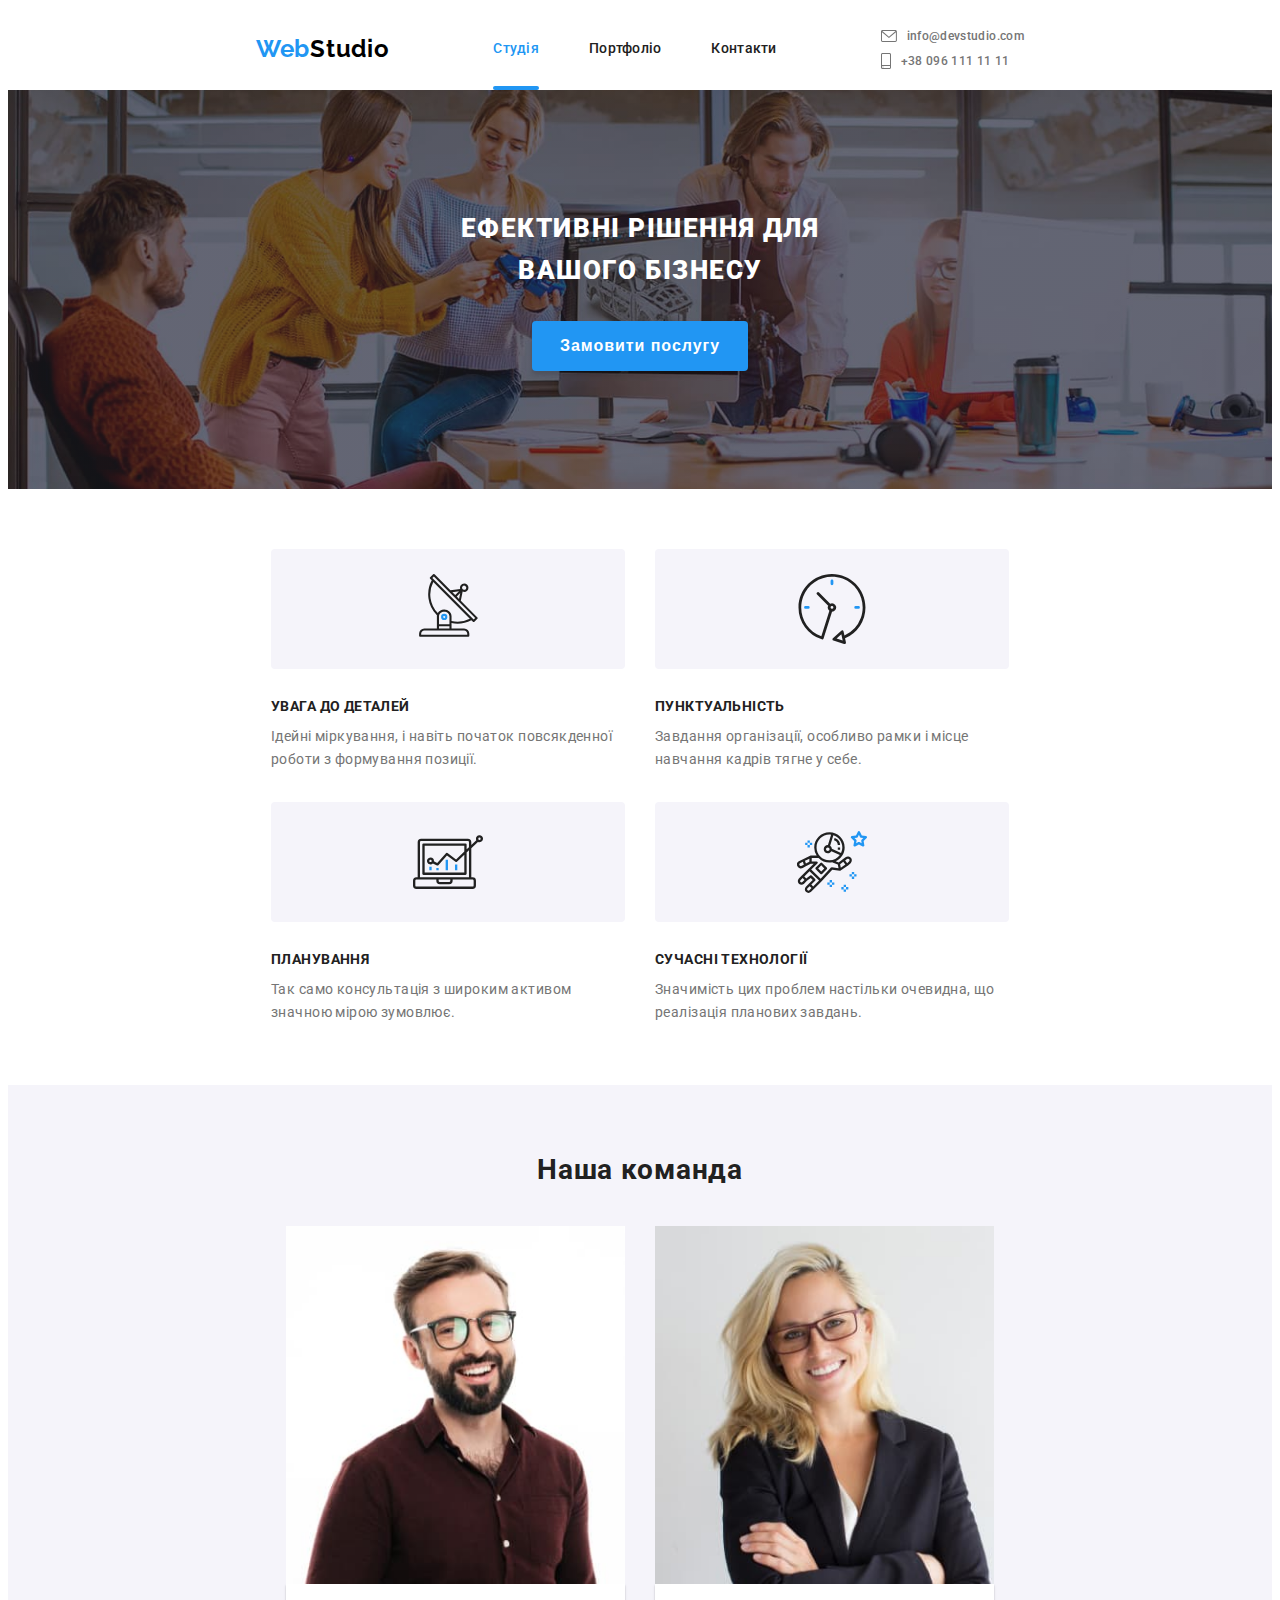
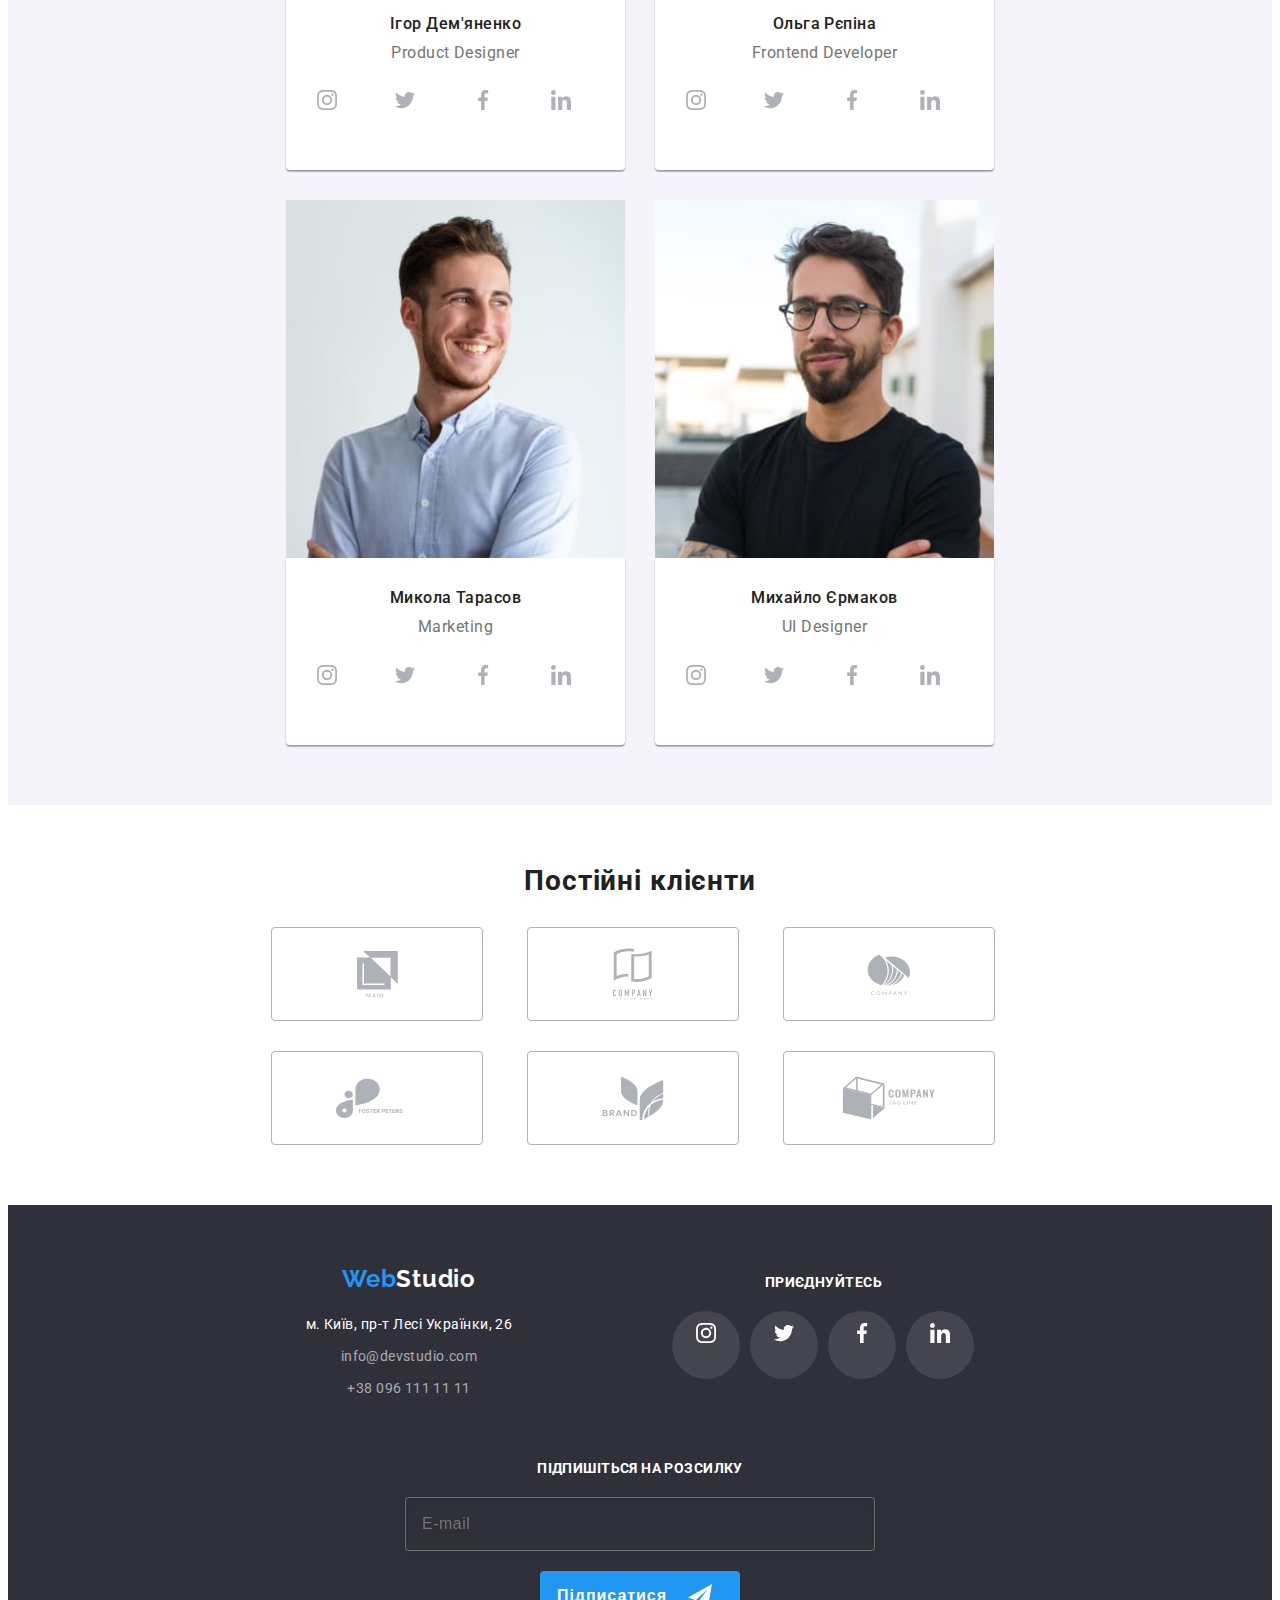
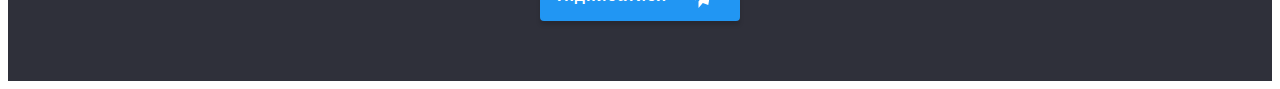
==== commit a91d914c: "Updates Adaptive Lauout & Graphics" ====
--- a/index.html
+++ b/index.html
@@ -151,7 +151,7 @@
             </div>
         </section>
 
-            <!-- Переваги студії -->
+            <!-- Цінності студії -->
         <section class="advant-container">
             <div class="container">
                 <h2 hidden>Цінності студії</h2>
--- a/css/main.min.css
+++ b/css/main.min.css
@@ -1 +1 @@
-:root{--primary-bg-color: #F5F5F5;--secondary-bg-color: #F5F4FA;--tertiary-bg-and-text-color: #FFFFFF;--primary-accent-bg-and-text-color: #2196F3;--secondary-accent-bg-color: #188CE8;--primary-text-color: #212121;--secondary-text-color: #757575;--transition-timing-function: cubic-bezier(0.4, 0, 0.2, 1)}ul{list-style:none;margin:0;padding:0}a{text-decoration:none;font-style:normal;display:block}img{display:block}h1,h2,h3,h4,h5,h6,p{margin:0}body{font-family:"Roboto",sans-serif;color:var(--primary-text-color);background-color:var(--tertiary-bg-and-text-color);letter-spacing:.03em}.container{margin:0 auto;padding-left:15px;padding-right:15px;width:480px}@media screen and (min-width: 768px){.container{width:768px}}@media screen and (min-width: 1600px){.container{width:1600px}}.header-container{padding-top:16px;padding-bottom:16px}@media screen and (min-width: 768px){.header-container{padding-top:21px;padding-bottom:21px}}@media screen and (min-width: 1600px){.header-container{padding-top:24px;padding-bottom:25px}}.header-wrap{position:relative;display:-webkit-box;display:-ms-flexbox;display:flex;-webkit-box-align:center;-ms-flex-align:center;align-items:center}@media screen and (min-width: 768px)and (max-width: 1599px){.header-wrap{-webkit-box-pack:justify;-ms-flex-pack:justify;justify-content:space-between}}@media screen and (min-width: 1600px){.header-wrap{padding-left:215px;padding-right:215px}}.portfolio-header{border-bottom:1px solid #ececec}.nav-list{display:none}@media screen and (min-width: 768px){.nav-list{display:-webkit-box;display:-ms-flexbox;display:flex;gap:50px}}.nav-list__link{position:relative;color:var(--primary-text-color);-webkit-transition:color 250ms var(--transition-timing-function);transition:color 250ms var(--transition-timing-function);font-weight:500;font-size:14px;line-height:1.1;letter-spacing:.02em}.nav-list__link:hover,.nav-list__link:focus{color:var(--primary-accent-bg-and-text-color)}.nav-list__link--current{color:var(--primary-accent-bg-and-text-color)}.nav-list__link--current::after{position:absolute;left:0;bottom:-33px;content:"";display:block;width:100%;height:4px;background-color:var(--primary-accent-bg-and-text-color);border-radius:2px;opacity:1;-webkit-transition:opacity 250ms var(--transition-timing-function);transition:opacity 250ms var(--transition-timing-function)}.menu-toggle{position:absolute;top:6px;right:7px;display:-webkit-inline-box;display:-ms-inline-flexbox;display:inline-flex;margin:0;padding:0;border:none;background-color:rgba(0,0,0,0);cursor:pointer;-webkit-transition:fill 250ms var(--transition-timing-function);transition:fill 250ms var(--transition-timing-function)}@media screen and (min-width: 768px){.menu-toggle{display:none}}.menu-toggle__icon:hover,.menu-toggle__icon:focus{fill:var(--primary-accent-bg-and-text-color)}.menu-container{position:fixed;top:0;left:0;width:100%;height:100vh;padding:48px 40px;background-color:var(--tertiary-bg-and-text-color);-webkit-transform:translateY(-100%);transform:translateY(-100%);-webkit-transition:-webkit-transform 300ms var(--transition-timing-function);transition:-webkit-transform 300ms var(--transition-timing-function);transition:transform 300ms var(--transition-timing-function);transition:transform 300ms var(--transition-timing-function), -webkit-transform 300ms var(--transition-timing-function);z-index:1;overflow:hidden}@media screen and (min-width: 768px){.menu-container{display:none}}.menu-container.is-open{-webkit-transform:translateY(0);transform:translateY(0)}.menu-container.is-open .menu-toggle{position:absolute;top:21px;right:25.33px;padding:0}.mobile-menu__item:not(:last-child){margin-bottom:32px}.mobile-menu__link{font-weight:500;font-size:40px;line-height:1.17;letter-spacing:.02em;color:var(--primary-text-color)}.mobile-menu__link--current{font-weight:500;font-size:40px;line-height:1.17;letter-spacing:.02em;color:#2196f3}.mobile-menu-contacts-wrap{position:fixed;bottom:48px}.mobile-menu-contacts{margin-bottom:62px}.mobile-menu-contacts__item:not(:last-child){margin-bottom:34px}.mobile-menu-contacts__link{font-weight:500;font-size:24px;line-height:1.17;letter-spacing:.02em;color:#757575}.mobile-menu-contacts__link:hover,.mobile-menu-contacts__link:focus{font-weight:500;font-size:34px;line-height:1.18;letter-spacing:.02em;color:#2196f3}.mobile-menu-soc-list{display:-webkit-box;display:-ms-flexbox;display:flex;gap:9px}.mobile-menu-soc-list__item:not(:last-child){border-right:1px solid rgba(33,33,33,.2);padding-right:10px}.mobile-menu-soc-list__link{font-weight:500;font-size:18px;line-height:1.2;letter-spacing:.02em;color:#2196f3}.header-contacts{display:none}@media screen and (min-width: 768px){.header-contacts{display:block}}@media screen and (min-width: 1600px){.header-contacts{display:-webkit-box;display:-ms-flexbox;display:flex;gap:50px;margin-left:auto}}@media screen and (min-width: 768px)and (max-width: 1599px){.header-contacts__item:not(:last-child){margin-bottom:10px}}.header-contacts__link{display:-webkit-box;display:-ms-flexbox;display:flex;-webkit-box-align:center;-ms-flex-align:center;align-items:center;color:var(--secondary-text-color);-webkit-transition:color 250ms var(--transition-timing-function);transition:color 250ms var(--transition-timing-function)}@media screen and (min-width: 768px){.header-contacts__link{font-weight:500;font-size:12px;line-height:1.17;letter-spacing:.03em}}@media screen and (min-width: 1600px){.header-contacts__link{font-weight:500;font-size:14px;line-height:1.1;letter-spacing:.03em}}.header-contacts__link:hover,.header-contacts__link:focus{color:var(--primary-accent-bg-and-text-color)}.header-contacts__icon-envelope{fill:currentColor;margin-right:10px}.header-contacts__icon-envelope:hover,.header-contacts__icon-envelope:focus{fill:var(--primary-accent-bg-and-text-color)}.header-contacts__icon-smartphone{fill:currentColor;margin-right:10px}.header-contacts__icon-smartphone:hover,.header-contacts__icon-smartphone:focus{fill:var(--primary-accent-bg-and-text-color)}.footer-container{padding-top:60px;padding-bottom:60px;background-color:#2f303a}.footer-wrap{display:-webkit-box;display:-ms-flexbox;display:flex;-webkit-box-align:center;-ms-flex-align:center;align-items:center;-webkit-box-pack:center;-ms-flex-pack:center;justify-content:center;-webkit-box-orient:vertical;-webkit-box-direction:normal;-ms-flex-direction:column;flex-direction:column}@media screen and (min-width: 1600px){.footer-wrap{display:-webkit-box;display:-ms-flexbox;display:flex;-webkit-box-align:baseline;-ms-flex-align:baseline;align-items:baseline;-webkit-box-pack:start;-ms-flex-pack:start;justify-content:flex-start;-webkit-box-orient:horizontal;-webkit-box-direction:normal;-ms-flex-direction:row;flex-direction:row}}.footer-meta{text-align:center}@media screen and (min-width: 768px){.footer-meta{display:-webkit-box;display:-ms-flexbox;display:flex;-webkit-box-align:baseline;-ms-flex-align:baseline;align-items:baseline;gap:160px;margin-bottom:60px}}@media screen and (min-width: 1600px){.footer-meta{text-align:left;gap:70px;margin-bottom:0;margin-left:200px}}.address-wrap{margin-top:20px}.footer-contacts__address-link{color:var(--tertiary-bg-and-text-color);font-weight:400;font-size:14px;line-height:1.7}.footer-contacts__link{color:rgba(255,255,255,.6);-webkit-transition:color 250ms var(--transition-timing-function);transition:color 250ms var(--transition-timing-function);font-weight:400;font-size:14px;line-height:1.7;letter-spacing:.03em;margin-top:8px}@media screen and (min-width: 1600px){.footer-contacts__link{margin-top:9px}}.footer-contacts__link:hover,.footer-contacts__link:focus{color:var(--primary-accent-bg-and-text-color)}@media screen and (max-width: 767px){.soc-wrap{margin-top:60px;margin-bottom:60px}}@media screen and (min-width: 1600px){.soc-wrap{margin-right:90px}}.soc-wrap__text{font-weight:700;font-size:14px;line-height:1.14;text-transform:uppercase;color:var(--tertiary-bg-and-text-color);text-align:center;margin-bottom:20px}@media screen and (min-width: 1600px){.soc-wrap__text{text-align:left}}.signup-form{width:100%;text-align:center}@media screen and (min-width: 1600px){.signup-form{width:663px;text-align:left}}.signup-form__text{font-weight:700;font-size:14px;line-height:1.14;letter-spacing:.03em;text-transform:uppercase;color:var(--tertiary-bg-and-text-color);margin-bottom:20px}.signup-form__input{height:50px;width:100%;border:1px solid rgba(255,255,255,.3);-webkit-filter:drop-shadow(0px 4px 4px rgba(0, 0, 0, 0.15));filter:drop-shadow(0px 4px 4px rgba(0, 0, 0, 0.15));border-radius:4px;background-color:rgba(0,0,0,0);padding-left:16px;color:rgba(255,255,255,.3);font-weight:400;font-size:16px;line-height:1.25;letter-spacing:.03em;-webkit-transition:outline-color 250ms var(--transition-timing-function),border-color 250ms var(--transition-timing-function);transition:outline-color 250ms var(--transition-timing-function),border-color 250ms var(--transition-timing-function)}@media screen and (min-width: 768px){.signup-form__input{width:450px;margin-bottom:20px}}@media screen and (min-width: 1600px){.signup-form__input{width:358px;margin-right:12px;margin-bottom:0}}.signup-form__input::-webkit-input-placeholder{font-weight:400;font-size:16px;line-height:1.25px}.signup-form__input::-moz-placeholder{font-weight:400;font-size:16px;line-height:1.25px}.signup-form__input:-ms-input-placeholder{font-weight:400;font-size:16px;line-height:1.25px}.signup-form__input::-ms-input-placeholder{font-weight:400;font-size:16px;line-height:1.25px}.signup-form__input::placeholder{font-weight:400;font-size:16px;line-height:1.25px}.signup-form__input:focus-within{border:none;outline:1px solid rgba(255,255,255,.3)}.signup-form__btn-wrap{position:relative;width:200px;height:50px;display:inline-block;margin-top:20px}@media screen and (min-width: 768px)and (max-width: 1599px){.signup-form__btn-wrap{display:block;margin:0 auto}}@media screen and (min-width: 1600px){.signup-form__btn-wrap{margin-top:0}}.signup-form__btn{width:200px;height:50px;-webkit-box-shadow:0px 4px 4px rgba(0,0,0,.15);box-shadow:0px 4px 4px rgba(0,0,0,.15);border-radius:4px;border-color:rgba(0,0,0,0);background-color:var(--primary-accent-bg-and-text-color);color:var(--tertiary-bg-and-text-color);cursor:pointer;font-weight:700;font-size:16px;line-height:1.9;letter-spacing:.06em;padding-right:62px}.signup-form__btn-icon{position:absolute;top:50%;right:28px;-webkit-transform:translateY(-50%);transform:translateY(-50%)}.logo{color:var(--primary-accent-bg-and-text-color);font-family:"Raleway",sans-serif;font-weight:700;font-size:24px;line-height:1.17;letter-spacing:.03em}@media screen and (min-width: 1600px){.logo{font-weight:700;font-size:26px;line-height:1.2;letter-spacing:.03em;margin-right:93px}}.logo__item--black{color:#000}.logo__item--white{color:var(--tertiary-bg-and-text-color)}.button{display:block;margin:0 auto;height:50px;font-weight:700;font-size:16px;line-height:1.9;letter-spacing:.06em;-webkit-box-shadow:0px 4px 4px rgba(0,0,0,.15);box-shadow:0px 4px 4px rgba(0,0,0,.15);border-color:rgba(0,0,0,0);border-radius:4px;cursor:pointer;color:var(--tertiary-bg-and-text-color);background-color:var(--primary-accent-bg-and-text-color);-webkit-transition:background-color 250ms var(--transition-timing-function);transition:background-color 250ms var(--transition-timing-function)}.button:hover,.button:focus{background-color:var(--secondary-accent-bg-color)}.button--wide{min-width:216px}.button--narrow{min-width:200px}.soc-list{display:-webkit-box;display:-ms-flexbox;display:flex;-webkit-box-pack:center;-ms-flex-pack:center;justify-content:center;gap:10px}.soc-list__link{height:44px;width:44px;padding:12px;border-radius:50%}.soc-list__link--light-bgr{fill:#afb1b8;-webkit-transition:fill 250ms var(--transition-timing-function),background-color 250ms var(--transition-timing-function);transition:fill 250ms var(--transition-timing-function),background-color 250ms var(--transition-timing-function)}.soc-list__link--light-bgr:hover,.soc-list__link--light-bgr:focus{fill:var(--tertiary-bg-and-text-color);background-color:var(--primary-accent-bg-and-text-color)}.soc-list__link--dark-bgr{fill:var(--tertiary-bg-and-text-color);background-color:rgba(255,255,255,.1);-webkit-transition:background-color 250ms var(--transition-timing-function);transition:background-color 250ms var(--transition-timing-function)}.soc-list__link--dark-bgr:hover,.soc-list__link--dark-bgr:focus{background-color:var(--primary-accent-bg-and-text-color)}.portfolio-btn-list{display:-webkit-box;display:-ms-flexbox;display:flex;-webkit-box-pack:center;-ms-flex-pack:center;justify-content:center;gap:8px;margin-bottom:50px}.portfolio-btn-list__item{background-color:var(--secondary-bg-color);-webkit-transition:color 250ms var(--transition-timing-function),background-color 250ms var(--transition-timing-function),-webkit-box-shadow 250ms var(--transition-timing-function);transition:color 250ms var(--transition-timing-function),background-color 250ms var(--transition-timing-function),-webkit-box-shadow 250ms var(--transition-timing-function);transition:color 250ms var(--transition-timing-function),background-color 250ms var(--transition-timing-function),box-shadow 250ms var(--transition-timing-function);transition:color 250ms var(--transition-timing-function),background-color 250ms var(--transition-timing-function),box-shadow 250ms var(--transition-timing-function),-webkit-box-shadow 250ms var(--transition-timing-function);cursor:pointer;font-weight:500;font-size:16px;line-height:1.6;letter-spacing:.03em;text-align:center;padding:6px 22px;border-radius:4px;border:rgba(0,0,0,0)}.portfolio-btn-list__item:hover,.portfolio-btn-list__item:focus{color:var(--tertiary-bg-and-text-color);background-color:var(--primary-accent-bg-and-text-color);-webkit-box-shadow:0px 3px 1px rgba(0,0,0,.1),0px 1px 2px rgba(0,0,0,.08),0px 2px 2px rgba(0,0,0,.12);box-shadow:0px 3px 1px rgba(0,0,0,.1),0px 1px 2px rgba(0,0,0,.08),0px 2px 2px rgba(0,0,0,.12)}.main-container{padding-top:94px;padding-bottom:94px}.projects-container{margin-left:auto;margin-right:auto}.projects-set{display:-webkit-box;display:-ms-flexbox;display:flex;-ms-flex-wrap:wrap;flex-wrap:wrap;gap:30px}.projects-set__item{background-color:var(--tertiary-bg-and-text-color);width:calc((100% - 60px)/3);-webkit-transition:-webkit-box-shadow 250ms var(--transition-timing-function);transition:-webkit-box-shadow 250ms var(--transition-timing-function);transition:box-shadow 250ms var(--transition-timing-function);transition:box-shadow 250ms var(--transition-timing-function), -webkit-box-shadow 250ms var(--transition-timing-function)}.projects-set__item:hover{-webkit-box-shadow:0px 1px 1px rgba(0,0,0,.12),0px 4px 4px rgba(0,0,0,.06),1px 4px 6px rgba(0,0,0,.16);box-shadow:0px 1px 1px rgba(0,0,0,.12),0px 4px 4px rgba(0,0,0,.06),1px 4px 6px rgba(0,0,0,.16)}.project-item-visual__image{display:block;max-width:100%;height:auto}.project-item-visual{position:relative;overflow:hidden}.project-item-visual__overley{position:absolute;-webkit-transform:translateY(0);transform:translateY(0);-webkit-transition:color 250ms var(--transition-timing-function),background-color 250ms var(--transition-timing-function),-webkit-transform 250ms var(--transition-timing-function);transition:color 250ms var(--transition-timing-function),background-color 250ms var(--transition-timing-function),-webkit-transform 250ms var(--transition-timing-function);transition:transform 250ms var(--transition-timing-function),color 250ms var(--transition-timing-function),background-color 250ms var(--transition-timing-function);transition:transform 250ms var(--transition-timing-function),color 250ms var(--transition-timing-function),background-color 250ms var(--transition-timing-function),-webkit-transform 250ms var(--transition-timing-function);padding:63px 24px;font-size:18px;line-height:1.6;letter-spacing:.03em}.projects-set__item:hover .project-item-visual__overley,.projects-set__item:focus .project-item-visual__overley{-webkit-transform:translateY(-100%);transform:translateY(-100%);color:var(--tertiary-bg-and-text-color);background-color:rgba(33,150,243,.9)}.project-item-meta{padding-top:20px;padding-bottom:20px;padding-left:24px;border:1px solid #eee}.project-item-meta__title{font-size:18px;line-height:2;letter-spacing:.06em}.project-item-meta__text{color:var(--secondary-text-color);font-size:16px;line-height:1.9;letter-spacing:.03em}.hero-container{background-image:-webkit-gradient(linear, left top, left bottom, from(rgba(47, 48, 58, 0.4)), to(rgba(47, 48, 58, 0.4))),url("../../../images/hero-mob.jpg");background-image:linear-gradient(rgba(47, 48, 58, 0.4), rgba(47, 48, 58, 0.4)),url("../../../images/hero-mob.jpg");background-color:#2f303a;background-size:cover;background-repeat:no-repeat;background-position:center;padding-top:118px;padding-bottom:118px}@media screen and (min-device-pixel-ratio: 2),(-webkit-min-device-pixel-ratio: 2),(min-resolution: 192dpi),(min-resolution: 2dppx){.hero-container{background-image:-webkit-gradient(linear, left top, left bottom, from(rgba(47, 48, 58, 0.4)), to(rgba(47, 48, 58, 0.4))),url("../../../images/hero@2x-mob.jpg");background-image:linear-gradient(rgba(47, 48, 58, 0.4), rgba(47, 48, 58, 0.4)),url("../../../images/hero@2x-mob.jpg")}}@media screen and (min-width: 480px){.hero-container{background-image:-webkit-gradient(linear, left top, left bottom, from(rgba(47, 48, 58, 0.4)), to(rgba(47, 48, 58, 0.4))),url("../../../images/hero-tab.jpg");background-image:linear-gradient(rgba(47, 48, 58, 0.4), rgba(47, 48, 58, 0.4)),url("../../../images/hero-tab.jpg")}}@media screen and (min-width: 480px)and (min-device-pixel-ratio: 2),screen and (min-width: 480px)and (-webkit-min-device-pixel-ratio: 2),screen and (min-width: 480px)and (min-resolution: 192dpi),screen and (min-width: 480px)and (min-resolution: 2dppx){.hero-container{background-image:-webkit-gradient(linear, left top, left bottom, from(rgba(47, 48, 58, 0.4)), to(rgba(47, 48, 58, 0.4))),url("../../../images/hero@2x-tab.jpg");background-image:linear-gradient(rgba(47, 48, 58, 0.4), rgba(47, 48, 58, 0.4)),url("../../../images/hero@2x-tab.jpg")}}@media screen and (min-width: 768px){.hero-container{background-image:-webkit-gradient(linear, left top, left bottom, from(rgba(47, 48, 58, 0.4)), to(rgba(47, 48, 58, 0.4))),url("../../../images/hero-desc.jpg");background-image:linear-gradient(rgba(47, 48, 58, 0.4), rgba(47, 48, 58, 0.4)),url("../../../images/hero-desc.jpg")}}@media screen and (min-width: 768px)and (min-device-pixel-ratio: 2),screen and (min-width: 768px)and (-webkit-min-device-pixel-ratio: 2),screen and (min-width: 768px)and (min-resolution: 192dpi),screen and (min-width: 768px)and (min-resolution: 2dppx){.hero-container{background-image:-webkit-gradient(linear, left top, left bottom, from(rgba(47, 48, 58, 0.4)), to(rgba(47, 48, 58, 0.4))),url("../../../images/hero@2x-desc.jpg");background-image:linear-gradient(rgba(47, 48, 58, 0.4), rgba(47, 48, 58, 0.4)),url("../../../images/hero@2x-desc.jpg")}}@media screen and (min-width: 1600px){.hero-container{padding-top:200px;padding-bottom:200px}}.container__hero-title{color:var(--tertiary-bg-and-text-color);text-align:center;text-transform:uppercase;margin:0 auto 30px auto;font-weight:900;font-size:26px;line-height:1.6;letter-spacing:.06em}@media screen and (min-width: 1600px){.container__hero-title{font-weight:900;font-size:44px;line-height:1.4;letter-spacing:.06em}}.backdrop{position:fixed;top:0;left:0;width:100%;height:100%;background-color:rgba(0,0,0,.2);opacity:1;-webkit-transition:opacity 250ms var(--transition-timing-function);transition:opacity 250ms var(--transition-timing-function);z-index:1}.backdrop.is-hidden{opacity:0;-webkit-transition:opacity 250ms var(--transition-timing-function);transition:opacity 250ms var(--transition-timing-function);pointer-events:none}.modal{position:absolute;top:50%;left:50%;-webkit-transform:translate(-50%, -50%) scale(1);transform:translate(-50%, -50%) scale(1);-webkit-transition:-webkit-transform 250ms var(--transition-timing-function);transition:-webkit-transform 250ms var(--transition-timing-function);transition:transform 250ms var(--transition-timing-function);transition:transform 250ms var(--transition-timing-function), -webkit-transform 250ms var(--transition-timing-function);min-width:528px;min-height:581px;background-color:var(--tertiary-bg-and-text-color);border-radius:4px;-webkit-box-shadow:0px 1px 3px rgba(0,0,0,.12),0px 1px 1px rgba(0,0,0,.14),0px 2px 1px rgba(0,0,0,.2);box-shadow:0px 1px 3px rgba(0,0,0,.12),0px 1px 1px rgba(0,0,0,.14),0px 2px 1px rgba(0,0,0,.2)}.backdrop.is-hidden .modal{-webkit-transform:translate(-50%, -50%) scale(0.9);transform:translate(-50%, -50%) scale(0.9);-webkit-transition:-webkit-transform 250ms var(--transition-timing-function);transition:-webkit-transform 250ms var(--transition-timing-function);transition:transform 250ms var(--transition-timing-function);transition:transform 250ms var(--transition-timing-function), -webkit-transform 250ms var(--transition-timing-function)}.modal__close-btn{position:absolute;top:8px;right:8px;width:30px;height:30px;border-radius:50%;border:1px solid rgba(0,0,0,.1);background-color:var(--tertiary-bg-and-text-color);-webkit-transition:fill 250ms var(--transition-timing-function);transition:fill 250ms var(--transition-timing-function)}.modal__close-btn:hover,.modal__close-btn:focus{cursor:pointer;fill:var(--primary-accent-bg-and-text-color)}.application-form{padding:40px}.application-form__header{text-align:center;font-weight:700;font-size:20px;line-height:1.15;letter-spacing:.03em;margin-bottom:12px}.application-form__label{display:-webkit-box;display:-ms-flexbox;display:flex;-webkit-box-orient:vertical;-webkit-box-direction:normal;-ms-flex-direction:column;flex-direction:column;margin-bottom:10px}.application-form__label-text{margin-bottom:4px;font-size:12px;line-height:1.17;letter-spacing:.01em;color:#757575}.application-form__input-wrapper{position:relative}.application-form__input{border:1px solid rgba(33,33,33,.2);border-radius:4px;height:40px;display:block;width:100%;padding-left:42px;font-size:12px;line-height:1.17;letter-spacing:.01em;color:currentColor;-webkit-transition:border-color 250ms var(--transition-timing-function),outline-color 250ms var(--transition-timing-function);transition:border-color 250ms var(--transition-timing-function),outline-color 250ms var(--transition-timing-function)}.application-form__input:hover,.application-form__input:focus{border-color:var(--primary-accent-bg-and-text-color)}.application-form__input:focus-within{border:none;outline:1px solid var(--primary-accent-bg-and-text-color)}.application-form__icon{position:absolute;top:50%;left:12px;-webkit-transform:translateY(-50%);transform:translateY(-50%);-webkit-transition:border-color 250ms var(--transition-timing-function),fill 250ms var(--transition-timing-function);transition:border-color 250ms var(--transition-timing-function),fill 250ms var(--transition-timing-function)}.application-form__icon:hover,.application-form__icon:focus{fill:var(--primary-accent-bg-and-text-color)}.application-form__input:hover+.application-form__icon,.application-form__input:focus+.application-form__icon{fill:var(--primary-accent-bg-and-text-color)}.application-form__comment{width:100%;height:120px;resize:none;padding:12px 16px;border:1px solid rgba(33,33,33,.2);border-radius:4px;font-size:12px;line-height:1.17;letter-spacing:.01em;color:currentColor;-webkit-transition:border-color 250ms var(--transition-timing-function),outline-color 250ms var(--transition-timing-function);transition:border-color 250ms var(--transition-timing-function),outline-color 250ms var(--transition-timing-function)}.application-form__comment:hover,.application-form__comment:focus{border-color:var(--primary-accent-bg-and-text-color)}.application-form__comment:focus-within{border:none;outline:1px solid var(--primary-accent-bg-and-text-color)}.application-form__comment::-webkit-input-placeholder{font-weight:400;font-size:12px;line-height:1.2;letter-spacing:.01em;color:rgba(117,117,117,.5)}.application-form__comment::-moz-placeholder{font-weight:400;font-size:12px;line-height:1.2;letter-spacing:.01em;color:rgba(117,117,117,.5)}.application-form__comment:-ms-input-placeholder{font-weight:400;font-size:12px;line-height:1.2;letter-spacing:.01em;color:rgba(117,117,117,.5)}.application-form__comment::-ms-input-placeholder{font-weight:400;font-size:12px;line-height:1.2;letter-spacing:.01em;color:rgba(117,117,117,.5)}.application-form__comment::placeholder{font-weight:400;font-size:12px;line-height:1.2;letter-spacing:.01em;color:rgba(117,117,117,.5)}.application-form__label-terms{position:relative;font-size:14px;line-height:1.7;letter-spacing:.03em;color:var(--secondary-text-color);margin-top:10px;margin-bottom:30px;display:block;padding-left:37px}.application-form__agreement-link{text-decoration:underline;color:var(--primary-accent-bg-and-text-color);display:inline-block}.application-form__checkbox{position:absolute;width:1px;height:1px;margin:-1px;border:0;padding:0;clip:rect(0 0 0 0);overflow:hidden}.application-form__checkbox-icon{position:absolute;top:50%;left:14px;-webkit-transform:translateY(-50%);transform:translateY(-50%);width:16px;height:15px;border:2px solid var(--primary-text-color);border-radius:2px;-webkit-transition:background-color 250ms var(--transition-timing-function),border-color 250ms var(--transition-timing-function);transition:background-color 250ms var(--transition-timing-function),border-color 250ms var(--transition-timing-function)}.application-form__checkbox:checked~.application-form__checkbox-icon{background-color:var(--primary-accent-bg-and-text-color);border:1px solid rgba(0,0,0,0)}.advant-container{padding-top:60px;padding-bottom:60px}@media screen and (min-width: 1600px){.advant-container{padding-top:94px;padding-bottom:94px}}.advant-list{gap:30px}@media screen and (min-width: 768px){.advant-list{display:-webkit-box;display:-ms-flexbox;display:flex;-webkit-box-pack:center;-ms-flex-pack:center;justify-content:center;-ms-flex-wrap:wrap;flex-wrap:wrap}}.advant-list__item{max-width:450px}@media screen and (min-width: 768px){.advant-list__item{max-width:354px}}@media screen and (min-width: 1600px){.advant-list__item{max-width:270px}}.advant-list__title{font-size:14px;line-height:1.1;letter-spacing:.03em;text-transform:uppercase;margin-bottom:10px}.advant-list__desc{color:var(--secondary-text-color);font-size:14px;line-height:1.7;letter-spacing:.03em}.advant-list__icon-wrap{background-color:var(--secondary-bg-color);height:120px;border-radius:4px;margin-bottom:30px;display:-webkit-box;display:-ms-flexbox;display:flex;-webkit-box-align:center;-ms-flex-align:center;align-items:center;-webkit-box-pack:center;-ms-flex-pack:center;justify-content:center}.activities-container{padding-bottom:94px;display:none}@media screen and (min-width: 1600px){.activities-container{display:block}}.container__activities-section-title{font-size:36px;line-height:1.2;letter-spacing:.03em;text-align:center;margin-bottom:50px}.activities-list{display:-webkit-box;display:-ms-flexbox;display:flex;-webkit-box-pack:center;-ms-flex-pack:center;justify-content:center;gap:30px}.activities-list__item{position:relative}.activities-list__overley{position:absolute;left:0;bottom:0;width:100%;height:70px;display:-webkit-box;display:-ms-flexbox;display:flex;-webkit-box-align:center;-ms-flex-align:center;align-items:center;-webkit-box-pack:center;-ms-flex-pack:center;justify-content:center;font-weight:700;font-size:14px;line-height:1.1;letter-spacing:.03em;text-transform:uppercase;color:var(--tertiary-bg-and-text-color);background:rgba(47,48,58,.8)}.team-container{background-color:var(--secondary-bg-color);padding-top:60px;padding-bottom:60px}@media screen and (min-width: 1600px){.team-container{padding-top:94px;padding-bottom:94px}}.container__team-section-title{text-align:center;margin-bottom:30px;font-size:28px;line-height:1.8;letter-spacing:.03em}@media screen and (min-width: 1600px){.container__team-section-title{margin-bottom:50px;font-size:36px;line-height:1.2;letter-spacing:.03em}}.team-list{gap:30px}@media screen and (min-width: 768px){.team-list{display:-webkit-box;display:-ms-flexbox;display:flex;-webkit-box-pack:center;-ms-flex-pack:center;justify-content:center;-ms-flex-wrap:wrap;flex-wrap:wrap}}.team-list__item{background-color:var(--tertiary-bg-and-text-color)}@media screen and (min-width: 768px){.team-list__item{-ms-flex-preferred-size:calc((100% - 90px)/2);flex-basis:calc((100% - 90px)/2)}}@media screen and (min-width: 1600px){.team-list__item{-ms-flex-preferred-size:calc((100% - 550px)/4);flex-basis:calc((100% - 550px)/4)}}@media screen and (max-width: 767px){.team-list__item:not(:last-child){margin-bottom:30px}}.team-list__image{display:block;max-width:100%;height:auto}.team-list__meta{padding-top:30px;padding-bottom:24px;-webkit-box-shadow:0px 1px 3px rgba(0,0,0,.12),0px 1px 1px rgba(0,0,0,.14),0px 2px 1px rgba(0,0,0,.2);box-shadow:0px 1px 3px rgba(0,0,0,.12),0px 1px 1px rgba(0,0,0,.14),0px 2px 1px rgba(0,0,0,.2);border-radius:0px 0px 4px 4px}@media screen and (min-width: 1600px){.team-list__meta{padding-bottom:30px}}.team-list__name{font-weight:500;font-size:16px;line-height:1.2;letter-spacing:.03em;text-align:center;margin-bottom:10px}.team-list__position{color:var(--secondary-text-color);font-size:16px;line-height:1.2;letter-spacing:.03em;text-align:center;margin-bottom:16px}.clients-container{padding-top:60px;padding-bottom:60px}@media screen and (min-width: 1600px){.clients-container{padding-top:94px;padding-bottom:94px}}.container__clients-section-title{margin-bottom:30px;font-size:28px;line-height:1.17;letter-spacing:.03em;text-align:center}@media screen and (min-width: 1600px){.container__clients-section-title{margin-bottom:50px;font-size:36px;line-height:1.17;letter-spacing:.03em}}.clients-list{display:-webkit-box;display:-ms-flexbox;display:flex;-webkit-box-pack:center;-ms-flex-pack:center;justify-content:center;gap:30px}@media screen and (max-width: 1599px){.clients-list{-ms-flex-wrap:wrap;flex-wrap:wrap}}@media screen and (max-width: 767px){.clients-list__item{-ms-flex-preferred-size:calc((100% - 60px)/2);flex-basis:calc((100% - 60px)/2)}}@media screen and (min-width: 768px)and (max-width: 1599px){.clients-list__item{-ms-flex-preferred-size:calc((100% - 90px)/3);flex-basis:calc((100% - 90px)/3)}}.clients-list__link{display:-webkit-box;display:-ms-flexbox;display:flex;-webkit-box-align:center;-ms-flex-align:center;align-items:center;-webkit-box-pack:center;-ms-flex-pack:center;justify-content:center;border:1px solid #afb1b8;border-radius:4px;fill:#afb1b8;-webkit-transition:fill 250ms var(--transition-timing-function),border 250ms var(--transition-timing-function);transition:fill 250ms var(--transition-timing-function),border 250ms var(--transition-timing-function);height:92px;width:210px}@media screen and (min-width: 768px){.clients-list__link{width:226px}}@media screen and (min-width: 1600px){.clients-list__link{width:170px}}.clients-list__link:hover,.clients-list__link:focus{fill:var(--primary-accent-bg-and-text-color);border:1px solid var(--primary-accent-bg-and-text-color)}/*# sourceMappingURL=main.min.css.map */+:root{--primary-bg-color: #F5F5F5;--secondary-bg-color: #F5F4FA;--tertiary-bg-and-text-color: #FFFFFF;--primary-accent-bg-and-text-color: #2196F3;--secondary-accent-bg-color: #188CE8;--primary-text-color: #212121;--secondary-text-color: #757575;--transition-timing-function: cubic-bezier(0.4, 0, 0.2, 1)}ul{list-style:none;margin:0;padding:0}a{text-decoration:none;font-style:normal;display:block}img{display:block}h1,h2,h3,h4,h5,h6,p{margin:0}body{font-family:"Roboto",sans-serif;color:var(--primary-text-color);background-color:var(--tertiary-bg-and-text-color);letter-spacing:.03em}.container{margin:0 auto;padding-left:15px;padding-right:15px;width:100%}@media screen and (min-width: 480px){.container{width:480px}}@media screen and (min-width: 768px){.container{width:768px}}@media screen and (min-width: 1600px){.container{width:1600px}}.header-container{padding-top:16px;padding-bottom:16px}@media screen and (min-width: 768px){.header-container{padding-top:21px;padding-bottom:21px}}@media screen and (min-width: 1600px){.header-container{padding-top:24px;padding-bottom:25px}}.header-wrap{position:relative;display:-webkit-box;display:-ms-flexbox;display:flex;-webkit-box-align:center;-ms-flex-align:center;align-items:center}@media screen and (min-width: 768px)and (max-width: 1599px){.header-wrap{-webkit-box-pack:justify;-ms-flex-pack:justify;justify-content:space-between}}@media screen and (min-width: 1600px){.header-wrap{padding-left:215px;padding-right:215px}}.portfolio-header{border-bottom:1px solid #ececec}.nav-list{display:none}@media screen and (min-width: 768px){.nav-list{display:-webkit-box;display:-ms-flexbox;display:flex;gap:50px}}.nav-list__link{position:relative;color:var(--primary-text-color);-webkit-transition:color 250ms var(--transition-timing-function);transition:color 250ms var(--transition-timing-function);font-weight:500;font-size:14px;line-height:1.1;letter-spacing:.02em}.nav-list__link:hover,.nav-list__link:focus{color:var(--primary-accent-bg-and-text-color)}.nav-list__link--current{color:var(--primary-accent-bg-and-text-color)}.nav-list__link--current::after{position:absolute;left:0;bottom:-33px;content:"";display:block;width:100%;height:4px;background-color:var(--primary-accent-bg-and-text-color);border-radius:2px;opacity:1;-webkit-transition:opacity 250ms var(--transition-timing-function);transition:opacity 250ms var(--transition-timing-function)}.menu-toggle{position:absolute;top:6px;right:7px;display:-webkit-inline-box;display:-ms-inline-flexbox;display:inline-flex;margin:0;padding:0;border:none;background-color:rgba(0,0,0,0);cursor:pointer;-webkit-transition:fill 250ms var(--transition-timing-function);transition:fill 250ms var(--transition-timing-function)}@media screen and (min-width: 768px){.menu-toggle{display:none}}.menu-toggle__icon:hover,.menu-toggle__icon:focus{fill:var(--primary-accent-bg-and-text-color)}.menu-container{position:fixed;top:0;left:0;width:100%;height:100vh;padding:48px 40px;background-color:var(--tertiary-bg-and-text-color);-webkit-transform:translateY(-100%);transform:translateY(-100%);-webkit-transition:-webkit-transform 300ms var(--transition-timing-function);transition:-webkit-transform 300ms var(--transition-timing-function);transition:transform 300ms var(--transition-timing-function);transition:transform 300ms var(--transition-timing-function), -webkit-transform 300ms var(--transition-timing-function);z-index:1;overflow:hidden}@media screen and (min-width: 768px){.menu-container{display:none}}.menu-container.is-open{-webkit-transform:translateY(0);transform:translateY(0)}.menu-container.is-open .menu-toggle{position:absolute;top:21px;right:25.33px;padding:0}.mobile-menu__item:not(:last-child){margin-bottom:32px}.mobile-menu__link{font-weight:500;font-size:40px;line-height:1.17;letter-spacing:.02em;color:var(--primary-text-color)}.mobile-menu__link--current{font-weight:500;font-size:40px;line-height:1.17;letter-spacing:.02em;color:#2196f3}.mobile-menu-contacts-wrap{position:fixed;bottom:48px}.mobile-menu-contacts{margin-bottom:62px}.mobile-menu-contacts__item:not(:last-child){margin-bottom:34px}.mobile-menu-contacts__link{font-weight:500;font-size:24px;line-height:1.17;letter-spacing:.02em;color:#757575}.mobile-menu-contacts__link:hover,.mobile-menu-contacts__link:focus{font-weight:500;font-size:34px;line-height:1.18;letter-spacing:.02em;color:#2196f3}.mobile-menu-soc-list{display:-webkit-box;display:-ms-flexbox;display:flex;gap:9px}.mobile-menu-soc-list__item:not(:last-child){border-right:1px solid rgba(33,33,33,.2);padding-right:10px}.mobile-menu-soc-list__link{font-weight:500;font-size:18px;line-height:1.2;letter-spacing:.02em;color:#2196f3}.header-contacts{display:none}@media screen and (min-width: 768px){.header-contacts{display:block}}@media screen and (min-width: 1600px){.header-contacts{display:-webkit-box;display:-ms-flexbox;display:flex;gap:50px;margin-left:auto}}@media screen and (min-width: 768px)and (max-width: 1599px){.header-contacts__item:not(:last-child){margin-bottom:10px}}.header-contacts__link{display:-webkit-box;display:-ms-flexbox;display:flex;-webkit-box-align:center;-ms-flex-align:center;align-items:center;color:var(--secondary-text-color);-webkit-transition:color 250ms var(--transition-timing-function);transition:color 250ms var(--transition-timing-function)}@media screen and (min-width: 768px){.header-contacts__link{font-weight:500;font-size:12px;line-height:1.17;letter-spacing:.03em}}@media screen and (min-width: 1600px){.header-contacts__link{font-weight:500;font-size:14px;line-height:1.1;letter-spacing:.03em}}.header-contacts__link:hover,.header-contacts__link:focus{color:var(--primary-accent-bg-and-text-color)}.header-contacts__icon-envelope{fill:currentColor;margin-right:10px}.header-contacts__icon-envelope:hover,.header-contacts__icon-envelope:focus{fill:var(--primary-accent-bg-and-text-color)}.header-contacts__icon-smartphone{fill:currentColor;margin-right:10px}.header-contacts__icon-smartphone:hover,.header-contacts__icon-smartphone:focus{fill:var(--primary-accent-bg-and-text-color)}.footer-container{padding-top:60px;padding-bottom:60px;background-color:#2f303a}.footer-wrap{display:-webkit-box;display:-ms-flexbox;display:flex;-webkit-box-align:center;-ms-flex-align:center;align-items:center;-webkit-box-pack:center;-ms-flex-pack:center;justify-content:center;-webkit-box-orient:vertical;-webkit-box-direction:normal;-ms-flex-direction:column;flex-direction:column}@media screen and (min-width: 1600px){.footer-wrap{display:-webkit-box;display:-ms-flexbox;display:flex;-webkit-box-align:baseline;-ms-flex-align:baseline;align-items:baseline;-webkit-box-pack:start;-ms-flex-pack:start;justify-content:flex-start;-webkit-box-orient:horizontal;-webkit-box-direction:normal;-ms-flex-direction:row;flex-direction:row}}.footer-meta{text-align:center}@media screen and (min-width: 768px){.footer-meta{display:-webkit-box;display:-ms-flexbox;display:flex;-webkit-box-align:baseline;-ms-flex-align:baseline;align-items:baseline;gap:160px;margin-bottom:60px}}@media screen and (min-width: 1600px){.footer-meta{text-align:left;gap:70px;margin-bottom:0;margin-left:200px}}.address-wrap{margin-top:20px}.footer-contacts__address-link{color:var(--tertiary-bg-and-text-color);font-weight:400;font-size:14px;line-height:1.7}.footer-contacts__link{color:rgba(255,255,255,.6);-webkit-transition:color 250ms var(--transition-timing-function);transition:color 250ms var(--transition-timing-function);font-weight:400;font-size:14px;line-height:1.7;letter-spacing:.03em;margin-top:8px}@media screen and (min-width: 1600px){.footer-contacts__link{margin-top:9px}}.footer-contacts__link:hover,.footer-contacts__link:focus{color:var(--primary-accent-bg-and-text-color)}@media screen and (max-width: 767px){.soc-wrap{margin-top:60px;margin-bottom:60px}}@media screen and (min-width: 1600px){.soc-wrap{margin-right:90px}}.soc-wrap__text{font-weight:700;font-size:14px;line-height:1.14;text-transform:uppercase;color:var(--tertiary-bg-and-text-color);text-align:center;margin-bottom:20px}@media screen and (min-width: 1600px){.soc-wrap__text{text-align:left}}.signup-form{width:100%;text-align:center}@media screen and (min-width: 1600px){.signup-form{width:663px;text-align:left}}.signup-form__text{font-weight:700;font-size:14px;line-height:1.14;letter-spacing:.03em;text-transform:uppercase;color:var(--tertiary-bg-and-text-color);margin-bottom:20px}.signup-form__input{height:50px;width:100%;border:1px solid rgba(255,255,255,.3);-webkit-filter:drop-shadow(0px 4px 4px rgba(0, 0, 0, 0.15));filter:drop-shadow(0px 4px 4px rgba(0, 0, 0, 0.15));border-radius:4px;background-color:rgba(0,0,0,0);padding-left:16px;color:rgba(255,255,255,.3);font-weight:400;font-size:16px;line-height:1.25;letter-spacing:.03em;-webkit-transition:outline-color 250ms var(--transition-timing-function),border-color 250ms var(--transition-timing-function);transition:outline-color 250ms var(--transition-timing-function),border-color 250ms var(--transition-timing-function)}@media screen and (min-width: 768px){.signup-form__input{width:450px;margin-bottom:20px}}@media screen and (min-width: 1600px){.signup-form__input{width:358px;margin-right:12px;margin-bottom:0}}.signup-form__input::-webkit-input-placeholder{font-weight:400;font-size:16px;line-height:1.25px}.signup-form__input::-moz-placeholder{font-weight:400;font-size:16px;line-height:1.25px}.signup-form__input:-ms-input-placeholder{font-weight:400;font-size:16px;line-height:1.25px}.signup-form__input::-ms-input-placeholder{font-weight:400;font-size:16px;line-height:1.25px}.signup-form__input::placeholder{font-weight:400;font-size:16px;line-height:1.25px}.signup-form__input:focus-within{border:none;outline:1px solid rgba(255,255,255,.3)}.signup-form__btn-wrap{position:relative;width:200px;height:50px;display:inline-block;margin-top:20px}@media screen and (min-width: 768px)and (max-width: 1599px){.signup-form__btn-wrap{display:block;margin:0 auto}}@media screen and (min-width: 1600px){.signup-form__btn-wrap{margin-top:0}}.signup-form__btn{width:200px;height:50px;-webkit-box-shadow:0px 4px 4px rgba(0,0,0,.15);box-shadow:0px 4px 4px rgba(0,0,0,.15);border-radius:4px;border-color:rgba(0,0,0,0);background-color:var(--primary-accent-bg-and-text-color);color:var(--tertiary-bg-and-text-color);cursor:pointer;font-weight:700;font-size:16px;line-height:1.9;letter-spacing:.06em;padding-right:62px}.signup-form__btn-icon{position:absolute;top:50%;right:28px;-webkit-transform:translateY(-50%);transform:translateY(-50%)}.logo{color:var(--primary-accent-bg-and-text-color);font-family:"Raleway",sans-serif;font-weight:700;font-size:24px;line-height:1.17;letter-spacing:.03em}@media screen and (min-width: 1600px){.logo{font-weight:700;font-size:26px;line-height:1.2;letter-spacing:.03em;margin-right:93px}}.logo__item--black{color:#000}.logo__item--white{color:var(--tertiary-bg-and-text-color)}.button{display:block;margin:0 auto;height:50px;font-weight:700;font-size:16px;line-height:1.9;letter-spacing:.06em;-webkit-box-shadow:0px 4px 4px rgba(0,0,0,.15);box-shadow:0px 4px 4px rgba(0,0,0,.15);border-color:rgba(0,0,0,0);border-radius:4px;cursor:pointer;color:var(--tertiary-bg-and-text-color);background-color:var(--primary-accent-bg-and-text-color);-webkit-transition:background-color 250ms var(--transition-timing-function);transition:background-color 250ms var(--transition-timing-function)}.button:hover,.button:focus{background-color:var(--secondary-accent-bg-color)}.button--wide{min-width:216px}.button--narrow{min-width:200px}.soc-list{display:-webkit-box;display:-ms-flexbox;display:flex;-webkit-box-pack:center;-ms-flex-pack:center;justify-content:center;gap:10px}.soc-list__link{height:44px;width:44px;padding:12px;border-radius:50%}.soc-list__link--light-bgr{fill:#afb1b8;-webkit-transition:fill 250ms var(--transition-timing-function),background-color 250ms var(--transition-timing-function);transition:fill 250ms var(--transition-timing-function),background-color 250ms var(--transition-timing-function)}.soc-list__link--light-bgr:hover,.soc-list__link--light-bgr:focus{fill:var(--tertiary-bg-and-text-color);background-color:var(--primary-accent-bg-and-text-color)}.soc-list__link--dark-bgr{fill:var(--tertiary-bg-and-text-color);background-color:rgba(255,255,255,.1);-webkit-transition:background-color 250ms var(--transition-timing-function);transition:background-color 250ms var(--transition-timing-function)}.soc-list__link--dark-bgr:hover,.soc-list__link--dark-bgr:focus{background-color:var(--primary-accent-bg-and-text-color)}.portfolio-btn-list{display:-webkit-box;display:-ms-flexbox;display:flex;-webkit-box-pack:center;-ms-flex-pack:center;justify-content:center;-ms-flex-wrap:wrap;flex-wrap:wrap;-webkit-box-pack:start;-ms-flex-pack:start;justify-content:flex-start;gap:8px;margin-bottom:50px;padding-right:124px}@media screen and (min-width: 768px){.portfolio-btn-list{-webkit-box-pack:center;-ms-flex-pack:center;justify-content:center;padding-right:0}}.portfolio-btn-list__item{background-color:var(--secondary-bg-color);-webkit-transition:color 250ms var(--transition-timing-function),background-color 250ms var(--transition-timing-function),-webkit-box-shadow 250ms var(--transition-timing-function);transition:color 250ms var(--transition-timing-function),background-color 250ms var(--transition-timing-function),-webkit-box-shadow 250ms var(--transition-timing-function);transition:color 250ms var(--transition-timing-function),background-color 250ms var(--transition-timing-function),box-shadow 250ms var(--transition-timing-function);transition:color 250ms var(--transition-timing-function),background-color 250ms var(--transition-timing-function),box-shadow 250ms var(--transition-timing-function),-webkit-box-shadow 250ms var(--transition-timing-function);cursor:pointer;font-weight:500;font-size:16px;line-height:1.6;letter-spacing:.03em;text-align:center;padding:6px 22px;border-radius:4px;border:rgba(0,0,0,0)}.portfolio-btn-list__item:hover,.portfolio-btn-list__item:focus{color:var(--tertiary-bg-and-text-color);background-color:var(--primary-accent-bg-and-text-color);-webkit-box-shadow:0px 3px 1px rgba(0,0,0,.1),0px 1px 2px rgba(0,0,0,.08),0px 2px 2px rgba(0,0,0,.12);box-shadow:0px 3px 1px rgba(0,0,0,.1),0px 1px 2px rgba(0,0,0,.08),0px 2px 2px rgba(0,0,0,.12)}.main-container{padding-top:60px;padding-bottom:60px}@media screen and (min-width: 1600px){.main-container{padding-top:94px;padding-bottom:94px}}.projects-container{margin-left:auto;margin-right:auto}.projects-set{gap:30px}@media screen and (min-width: 768px){.projects-set{display:-webkit-box;display:-ms-flexbox;display:flex;-ms-flex-wrap:wrap;flex-wrap:wrap}}.projects-set__item{background-color:var(--tertiary-bg-and-text-color);-webkit-transition:-webkit-box-shadow 250ms var(--transition-timing-function);transition:-webkit-box-shadow 250ms var(--transition-timing-function);transition:box-shadow 250ms var(--transition-timing-function);transition:box-shadow 250ms var(--transition-timing-function), -webkit-box-shadow 250ms var(--transition-timing-function)}@media screen and (min-width: 768px){.projects-set__item{width:calc((100% - 30px)/2)}}@media screen and (min-width: 1600px){.projects-set__item{width:calc((100% - 60px)/3)}}.projects-set__item:hover{-webkit-box-shadow:0px 1px 1px rgba(0,0,0,.12),0px 4px 4px rgba(0,0,0,.06),1px 4px 6px rgba(0,0,0,.16);box-shadow:0px 1px 1px rgba(0,0,0,.12),0px 4px 4px rgba(0,0,0,.06),1px 4px 6px rgba(0,0,0,.16)}.project-item-visual__image{display:block;max-width:100%;height:auto}.project-item-visual{position:relative;overflow:hidden}.project-item-visual__overley{position:absolute;-webkit-transform:translateY(0);transform:translateY(0);-webkit-transition:color 250ms var(--transition-timing-function),background-color 250ms var(--transition-timing-function),-webkit-transform 250ms var(--transition-timing-function);transition:color 250ms var(--transition-timing-function),background-color 250ms var(--transition-timing-function),-webkit-transform 250ms var(--transition-timing-function);transition:transform 250ms var(--transition-timing-function),color 250ms var(--transition-timing-function),background-color 250ms var(--transition-timing-function);transition:transform 250ms var(--transition-timing-function),color 250ms var(--transition-timing-function),background-color 250ms var(--transition-timing-function),-webkit-transform 250ms var(--transition-timing-function);padding:77px 24px;font-size:18px;line-height:1.6;letter-spacing:.03em}@media screen and (min-width: 768px){.project-item-visual__overley{padding-top:49px}}@media screen and (min-width: 1600px){.project-item-visual__overley{padding-top:63px;padding-bottom:63px}}.projects-set__item:hover .project-item-visual__overley,.projects-set__item:focus .project-item-visual__overley{-webkit-transform:translateY(-100%);transform:translateY(-100%);color:var(--tertiary-bg-and-text-color);background-color:rgba(33,150,243,.9);height:100%}.project-item-meta{padding-top:20px;padding-bottom:20px;padding-left:24px;border:1px solid #eee}.project-item-meta__title{font-size:18px;line-height:2;letter-spacing:.06em}.project-item-meta__text{color:var(--secondary-text-color);font-size:16px;line-height:1.9;letter-spacing:.03em}.hero-container{background-image:-webkit-gradient(linear, left top, left bottom, from(rgba(47, 48, 58, 0.4)), to(rgba(47, 48, 58, 0.4))),url("../images/hero-mob.jpg");background-image:linear-gradient(rgba(47, 48, 58, 0.4), rgba(47, 48, 58, 0.4)),url("../images/hero-mob.jpg");background-color:#2f303a;background-size:cover;background-repeat:no-repeat;background-position:center;padding-top:118px;padding-bottom:118px}@media screen and (min-device-pixel-ratio: 2),(-webkit-min-device-pixel-ratio: 2),(min-resolution: 192dpi),(min-resolution: 2dppx){.hero-container{background-image:-webkit-gradient(linear, left top, left bottom, from(rgba(47, 48, 58, 0.4)), to(rgba(47, 48, 58, 0.4))),url("../images/hero@2x-mob.jpg");background-image:linear-gradient(rgba(47, 48, 58, 0.4), rgba(47, 48, 58, 0.4)),url("../images/hero@2x-mob.jpg")}}@media screen and (min-width: 480px){.hero-container{background-image:-webkit-gradient(linear, left top, left bottom, from(rgba(47, 48, 58, 0.4)), to(rgba(47, 48, 58, 0.4))),url("../images/hero-tab.jpg");background-image:linear-gradient(rgba(47, 48, 58, 0.4), rgba(47, 48, 58, 0.4)),url("../images/hero-tab.jpg")}}@media screen and (min-width: 480px)and (min-device-pixel-ratio: 2),screen and (min-width: 480px)and (-webkit-min-device-pixel-ratio: 2),screen and (min-width: 480px)and (min-resolution: 192dpi),screen and (min-width: 480px)and (min-resolution: 2dppx){.hero-container{background-image:-webkit-gradient(linear, left top, left bottom, from(rgba(47, 48, 58, 0.4)), to(rgba(47, 48, 58, 0.4))),url("../images/hero@2x-tab.jpg");background-image:linear-gradient(rgba(47, 48, 58, 0.4), rgba(47, 48, 58, 0.4)),url("../images/hero@2x-tab.jpg")}}@media screen and (min-width: 768px){.hero-container{background-image:-webkit-gradient(linear, left top, left bottom, from(rgba(47, 48, 58, 0.4)), to(rgba(47, 48, 58, 0.4))),url("../images/hero-desc.jpg");background-image:linear-gradient(rgba(47, 48, 58, 0.4), rgba(47, 48, 58, 0.4)),url("../images/hero-desc.jpg")}}@media screen and (min-width: 768px)and (min-device-pixel-ratio: 2),screen and (min-width: 768px)and (-webkit-min-device-pixel-ratio: 2),screen and (min-width: 768px)and (min-resolution: 192dpi),screen and (min-width: 768px)and (min-resolution: 2dppx){.hero-container{background-image:-webkit-gradient(linear, left top, left bottom, from(rgba(47, 48, 58, 0.4)), to(rgba(47, 48, 58, 0.4))),url("../images/hero@2x-desc.jpg");background-image:linear-gradient(rgba(47, 48, 58, 0.4), rgba(47, 48, 58, 0.4)),url("../images/hero@2x-desc.jpg")}}@media screen and (min-width: 1600px){.hero-container{padding-top:200px;padding-bottom:200px}}.container__hero-title{color:var(--tertiary-bg-and-text-color);text-align:center;text-transform:uppercase;margin:0 auto 30px auto;font-weight:900;font-size:26px;line-height:1.6;letter-spacing:.06em}@media screen and (min-width: 1600px){.container__hero-title{font-weight:900;font-size:44px;line-height:1.4;letter-spacing:.06em}}.backdrop{position:fixed;top:0;left:0;width:100%;height:100%;background-color:rgba(0,0,0,.2);opacity:1;-webkit-transition:opacity 250ms var(--transition-timing-function);transition:opacity 250ms var(--transition-timing-function);z-index:1}.backdrop.is-hidden{opacity:0;-webkit-transition:opacity 250ms var(--transition-timing-function);transition:opacity 250ms var(--transition-timing-function);pointer-events:none}.modal{position:absolute;top:50%;left:50%;-webkit-transform:translate(-50%, -50%) scale(1);transform:translate(-50%, -50%) scale(1);-webkit-transition:-webkit-transform 250ms var(--transition-timing-function);transition:-webkit-transform 250ms var(--transition-timing-function);transition:transform 250ms var(--transition-timing-function);transition:transform 250ms var(--transition-timing-function), -webkit-transform 250ms var(--transition-timing-function);background-color:var(--tertiary-bg-and-text-color);border-radius:4px;-webkit-box-shadow:0px 1px 3px rgba(0,0,0,.12),0px 1px 1px rgba(0,0,0,.14),0px 2px 1px rgba(0,0,0,.2);box-shadow:0px 1px 3px rgba(0,0,0,.12),0px 1px 1px rgba(0,0,0,.14),0px 2px 1px rgba(0,0,0,.2)}@media screen and (min-width: 480px){.modal{min-width:450px;min-height:609px}}@media screen and (min-width: 1600px){.modal{min-width:528px;min-height:581px}}.backdrop.is-hidden .modal{-webkit-transform:translate(-50%, -50%) scale(0.9);transform:translate(-50%, -50%) scale(0.9);-webkit-transition:-webkit-transform 250ms var(--transition-timing-function);transition:-webkit-transform 250ms var(--transition-timing-function);transition:transform 250ms var(--transition-timing-function);transition:transform 250ms var(--transition-timing-function), -webkit-transform 250ms var(--transition-timing-function)}.modal__close-btn{position:absolute;top:8px;right:8px;width:30px;height:30px;border-radius:50%;border:1px solid rgba(0,0,0,.1);background-color:var(--tertiary-bg-and-text-color);-webkit-transition:fill 250ms var(--transition-timing-function);transition:fill 250ms var(--transition-timing-function)}.modal__close-btn:hover,.modal__close-btn:focus{cursor:pointer;fill:var(--primary-accent-bg-and-text-color)}.application-form{padding:40px}.application-form__header{text-align:center;font-weight:700;font-size:20px;line-height:1.15;letter-spacing:.03em;margin-bottom:12px}.application-form__label{display:-webkit-box;display:-ms-flexbox;display:flex;-webkit-box-orient:vertical;-webkit-box-direction:normal;-ms-flex-direction:column;flex-direction:column;margin-bottom:10px}.application-form__label-text{margin-bottom:4px;font-size:12px;line-height:1.17;letter-spacing:.01em;color:#757575}.application-form__input-wrapper{position:relative}.application-form__input{border:1px solid rgba(33,33,33,.2);border-radius:4px;height:40px;display:block;width:100%;padding-left:42px;font-size:12px;line-height:1.17;letter-spacing:.01em;color:currentColor;-webkit-transition:border-color 250ms var(--transition-timing-function),outline-color 250ms var(--transition-timing-function);transition:border-color 250ms var(--transition-timing-function),outline-color 250ms var(--transition-timing-function)}.application-form__input:hover,.application-form__input:focus{border-color:var(--primary-accent-bg-and-text-color)}.application-form__input:focus-within{border:none;outline:1px solid var(--primary-accent-bg-and-text-color)}.application-form__icon{position:absolute;top:50%;left:12px;-webkit-transform:translateY(-50%);transform:translateY(-50%);-webkit-transition:border-color 250ms var(--transition-timing-function),fill 250ms var(--transition-timing-function);transition:border-color 250ms var(--transition-timing-function),fill 250ms var(--transition-timing-function)}.application-form__icon:hover,.application-form__icon:focus{fill:var(--primary-accent-bg-and-text-color)}.application-form__input:hover+.application-form__icon,.application-form__input:focus+.application-form__icon{fill:var(--primary-accent-bg-and-text-color)}.application-form__comment{width:100%;height:120px;resize:none;padding:12px 16px;border:1px solid rgba(33,33,33,.2);border-radius:4px;font-size:12px;line-height:1.17;letter-spacing:.01em;color:currentColor;-webkit-transition:border-color 250ms var(--transition-timing-function),outline-color 250ms var(--transition-timing-function);transition:border-color 250ms var(--transition-timing-function),outline-color 250ms var(--transition-timing-function)}.application-form__comment:hover,.application-form__comment:focus{border-color:var(--primary-accent-bg-and-text-color)}.application-form__comment:focus-within{border:none;outline:1px solid var(--primary-accent-bg-and-text-color)}.application-form__comment::-webkit-input-placeholder{font-weight:400;font-size:12px;line-height:1.2;letter-spacing:.01em;color:rgba(117,117,117,.5)}.application-form__comment::-moz-placeholder{font-weight:400;font-size:12px;line-height:1.2;letter-spacing:.01em;color:rgba(117,117,117,.5)}.application-form__comment:-ms-input-placeholder{font-weight:400;font-size:12px;line-height:1.2;letter-spacing:.01em;color:rgba(117,117,117,.5)}.application-form__comment::-ms-input-placeholder{font-weight:400;font-size:12px;line-height:1.2;letter-spacing:.01em;color:rgba(117,117,117,.5)}.application-form__comment::placeholder{font-weight:400;font-size:12px;line-height:1.2;letter-spacing:.01em;color:rgba(117,117,117,.5)}.application-form__label-terms{position:relative;font-size:14px;line-height:1.7;letter-spacing:.03em;color:var(--secondary-text-color);margin-top:10px;margin-bottom:30px;display:block;padding-left:37px}.application-form__agreement-link{text-decoration:underline;color:var(--primary-accent-bg-and-text-color);display:inline-block}.application-form__checkbox{position:absolute;width:1px;height:1px;margin:-1px;border:0;padding:0;clip:rect(0 0 0 0);overflow:hidden}.application-form__checkbox-icon{position:absolute;top:50%;left:14px;-webkit-transform:translateY(-50%);transform:translateY(-50%);width:16px;height:15px;border:2px solid var(--primary-text-color);border-radius:2px;-webkit-transition:background-color 250ms var(--transition-timing-function),border-color 250ms var(--transition-timing-function);transition:background-color 250ms var(--transition-timing-function),border-color 250ms var(--transition-timing-function)}.application-form__checkbox:checked~.application-form__checkbox-icon{background-color:var(--primary-accent-bg-and-text-color);border:1px solid rgba(0,0,0,0)}.advant-container{padding-top:60px;padding-bottom:60px}@media screen and (min-width: 1600px){.advant-container{padding-top:94px;padding-bottom:94px}}.advant-list{gap:30px}@media screen and (min-width: 768px){.advant-list{display:-webkit-box;display:-ms-flexbox;display:flex;-webkit-box-pack:center;-ms-flex-pack:center;justify-content:center;-ms-flex-wrap:wrap;flex-wrap:wrap}}.advant-list__item{max-width:450px}@media screen and (min-width: 768px){.advant-list__item{max-width:354px}}@media screen and (min-width: 1600px){.advant-list__item{max-width:270px}}@media screen and (max-width: 479px){.advant-list__item:not(:last-child){margin-bottom:30px}}.advant-list__title{font-size:14px;line-height:1.1;letter-spacing:.03em;text-transform:uppercase;margin-bottom:10px}@media screen and (max-width: 479px){.advant-list__title{text-align:center}}.advant-list__desc{color:var(--secondary-text-color);font-size:14px;line-height:1.7;letter-spacing:.03em}.advant-list__icon-wrap{background-color:var(--secondary-bg-color);height:120px;border-radius:4px;margin-bottom:30px;display:-webkit-box;display:-ms-flexbox;display:flex;-webkit-box-align:center;-ms-flex-align:center;align-items:center;-webkit-box-pack:center;-ms-flex-pack:center;justify-content:center}.activities-container{padding-bottom:94px;display:none}@media screen and (min-width: 1600px){.activities-container{display:block}}.container__activities-section-title{font-size:36px;line-height:1.2;letter-spacing:.03em;text-align:center;margin-bottom:50px}.activities-list{display:-webkit-box;display:-ms-flexbox;display:flex;-webkit-box-pack:center;-ms-flex-pack:center;justify-content:center;gap:30px}.activities-list__item{position:relative}.activities-list__overley{position:absolute;left:0;bottom:0;width:100%;height:70px;display:-webkit-box;display:-ms-flexbox;display:flex;-webkit-box-align:center;-ms-flex-align:center;align-items:center;-webkit-box-pack:center;-ms-flex-pack:center;justify-content:center;font-weight:700;font-size:14px;line-height:1.1;letter-spacing:.03em;text-transform:uppercase;color:var(--tertiary-bg-and-text-color);background:rgba(47,48,58,.8)}.team-container{background-color:var(--secondary-bg-color);padding-top:60px;padding-bottom:60px}@media screen and (min-width: 1600px){.team-container{padding-top:94px;padding-bottom:94px}}.container__team-section-title{text-align:center;margin-bottom:30px;font-size:28px;line-height:1.8;letter-spacing:.03em}@media screen and (min-width: 1600px){.container__team-section-title{margin-bottom:50px;font-size:36px;line-height:1.2;letter-spacing:.03em}}.team-list{gap:30px}@media screen and (min-width: 768px){.team-list{display:-webkit-box;display:-ms-flexbox;display:flex;-webkit-box-pack:center;-ms-flex-pack:center;justify-content:center;-ms-flex-wrap:wrap;flex-wrap:wrap}}.team-list__item{background-color:var(--tertiary-bg-and-text-color)}@media screen and (min-width: 768px){.team-list__item{-ms-flex-preferred-size:calc((100% - 90px)/2);flex-basis:calc((100% - 90px)/2)}}@media screen and (min-width: 1600px){.team-list__item{-ms-flex-preferred-size:calc((100% - 550px)/4);flex-basis:calc((100% - 550px)/4)}}@media screen and (max-width: 767px){.team-list__item:not(:last-child){margin-bottom:30px}}.team-list__image{display:block;max-width:100%;height:auto}.team-list__meta{padding-top:30px;padding-bottom:24px;-webkit-box-shadow:0px 1px 3px rgba(0,0,0,.12),0px 1px 1px rgba(0,0,0,.14),0px 2px 1px rgba(0,0,0,.2);box-shadow:0px 1px 3px rgba(0,0,0,.12),0px 1px 1px rgba(0,0,0,.14),0px 2px 1px rgba(0,0,0,.2);border-radius:0px 0px 4px 4px}@media screen and (min-width: 1600px){.team-list__meta{padding-bottom:30px}}.team-list__name{font-weight:500;font-size:16px;line-height:1.2;letter-spacing:.03em;text-align:center;margin-bottom:10px}.team-list__position{color:var(--secondary-text-color);font-size:16px;line-height:1.2;letter-spacing:.03em;text-align:center;margin-bottom:16px}.clients-container{padding-top:60px;padding-bottom:60px}@media screen and (min-width: 1600px){.clients-container{padding-top:94px;padding-bottom:94px}}.container__clients-section-title{margin-bottom:30px;font-size:28px;line-height:1.17;letter-spacing:.03em;text-align:center}@media screen and (min-width: 1600px){.container__clients-section-title{margin-bottom:50px;font-size:36px;line-height:1.17;letter-spacing:.03em}}.clients-list{display:-webkit-box;display:-ms-flexbox;display:flex;-webkit-box-pack:center;-ms-flex-pack:center;justify-content:center;gap:30px}@media screen and (max-width: 1599px){.clients-list{-ms-flex-wrap:wrap;flex-wrap:wrap}}.clients-list__item{-ms-flex-preferred-size:calc((100% - 60px)/2);flex-basis:calc((100% - 60px)/2)}@media screen and (min-width: 768px)and (max-width: 1599px){.clients-list__item{-ms-flex-preferred-size:calc((100% - 90px)/3);flex-basis:calc((100% - 90px)/3)}}.clients-list__link{display:-webkit-box;display:-ms-flexbox;display:flex;-webkit-box-align:center;-ms-flex-align:center;align-items:center;-webkit-box-pack:center;-ms-flex-pack:center;justify-content:center;border:1px solid #afb1b8;border-radius:4px;fill:#afb1b8;-webkit-transition:fill 250ms var(--transition-timing-function),border 250ms var(--transition-timing-function);transition:fill 250ms var(--transition-timing-function),border 250ms var(--transition-timing-function);height:92px;width:210px}@media screen and (min-width: 768px){.clients-list__link{-ms-flex-preferred-size:226px;flex-basis:226px}}@media screen and (min-width: 1600px){.clients-list__link{-ms-flex-preferred-size:170px;flex-basis:170px}}.clients-list__link:hover,.clients-list__link:focus{fill:var(--primary-accent-bg-and-text-color);border:1px solid var(--primary-accent-bg-and-text-color)}/*# sourceMappingURL=main.min.css.map */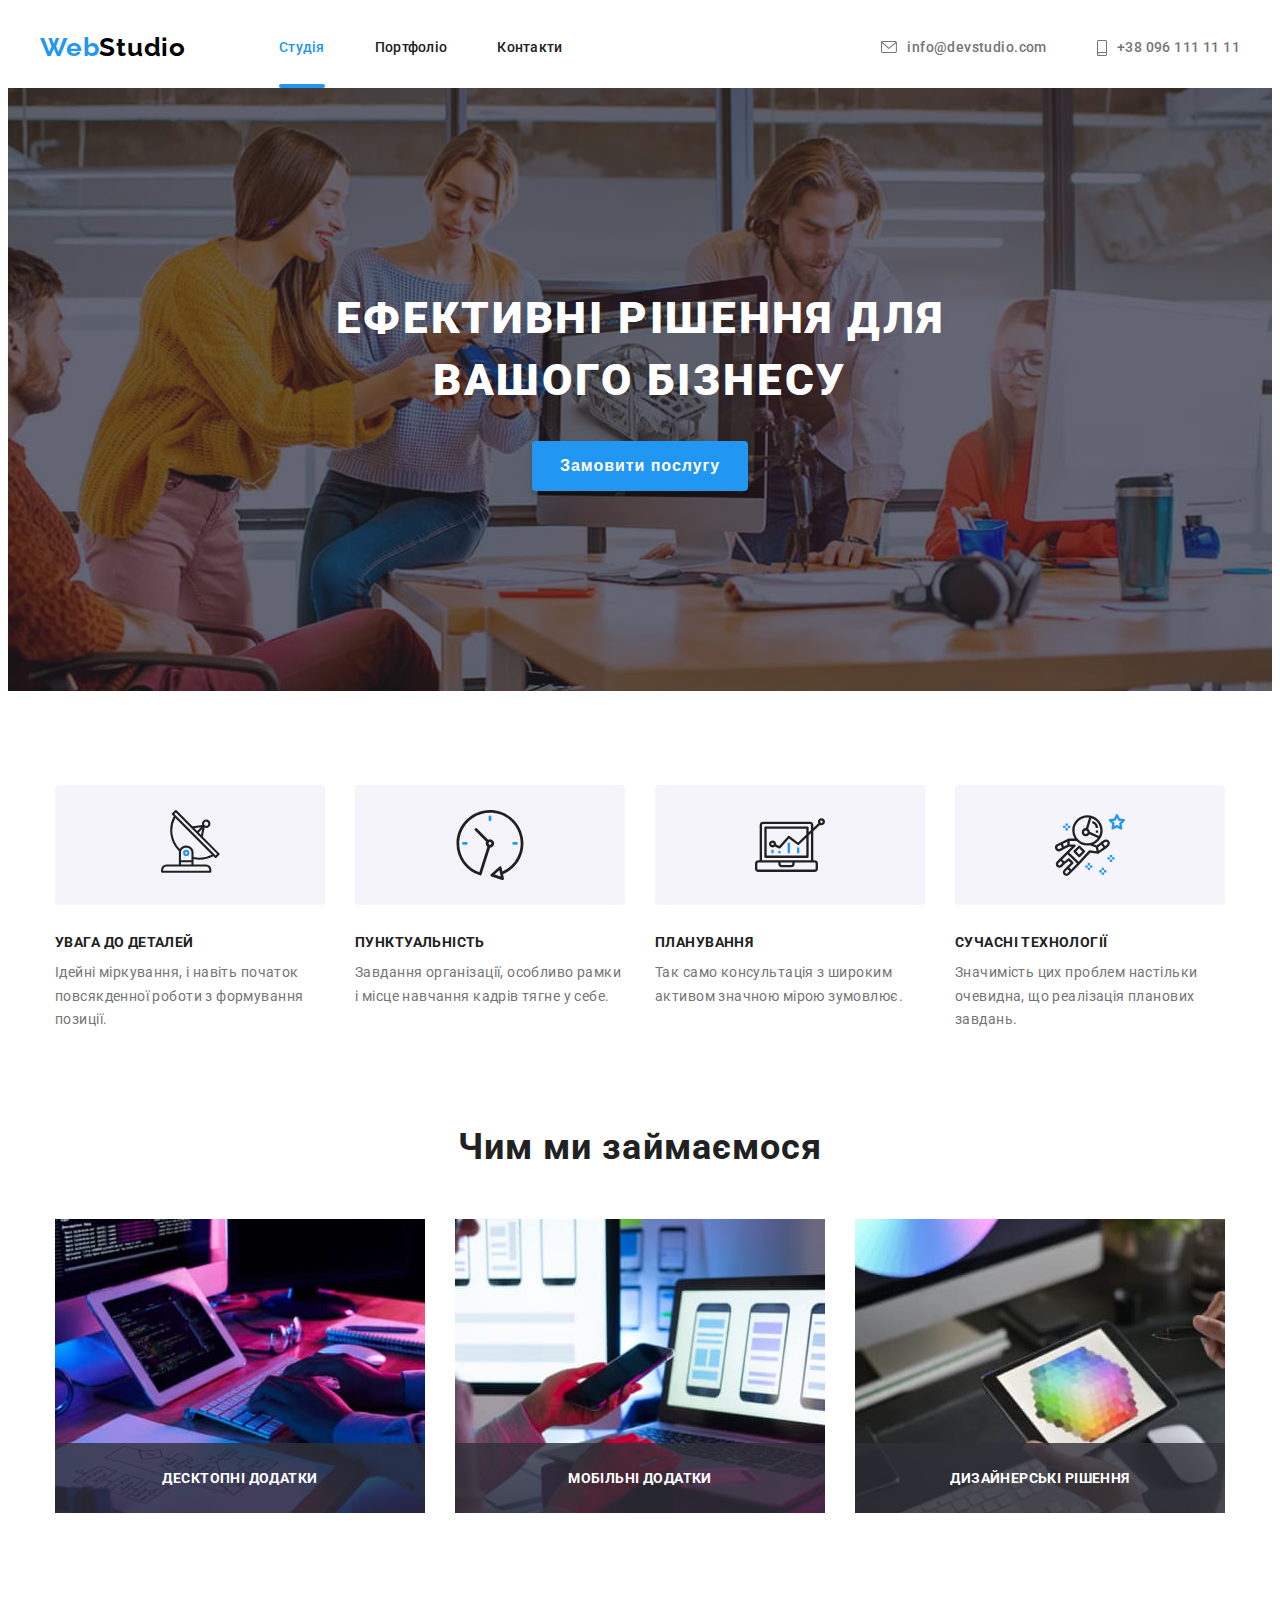
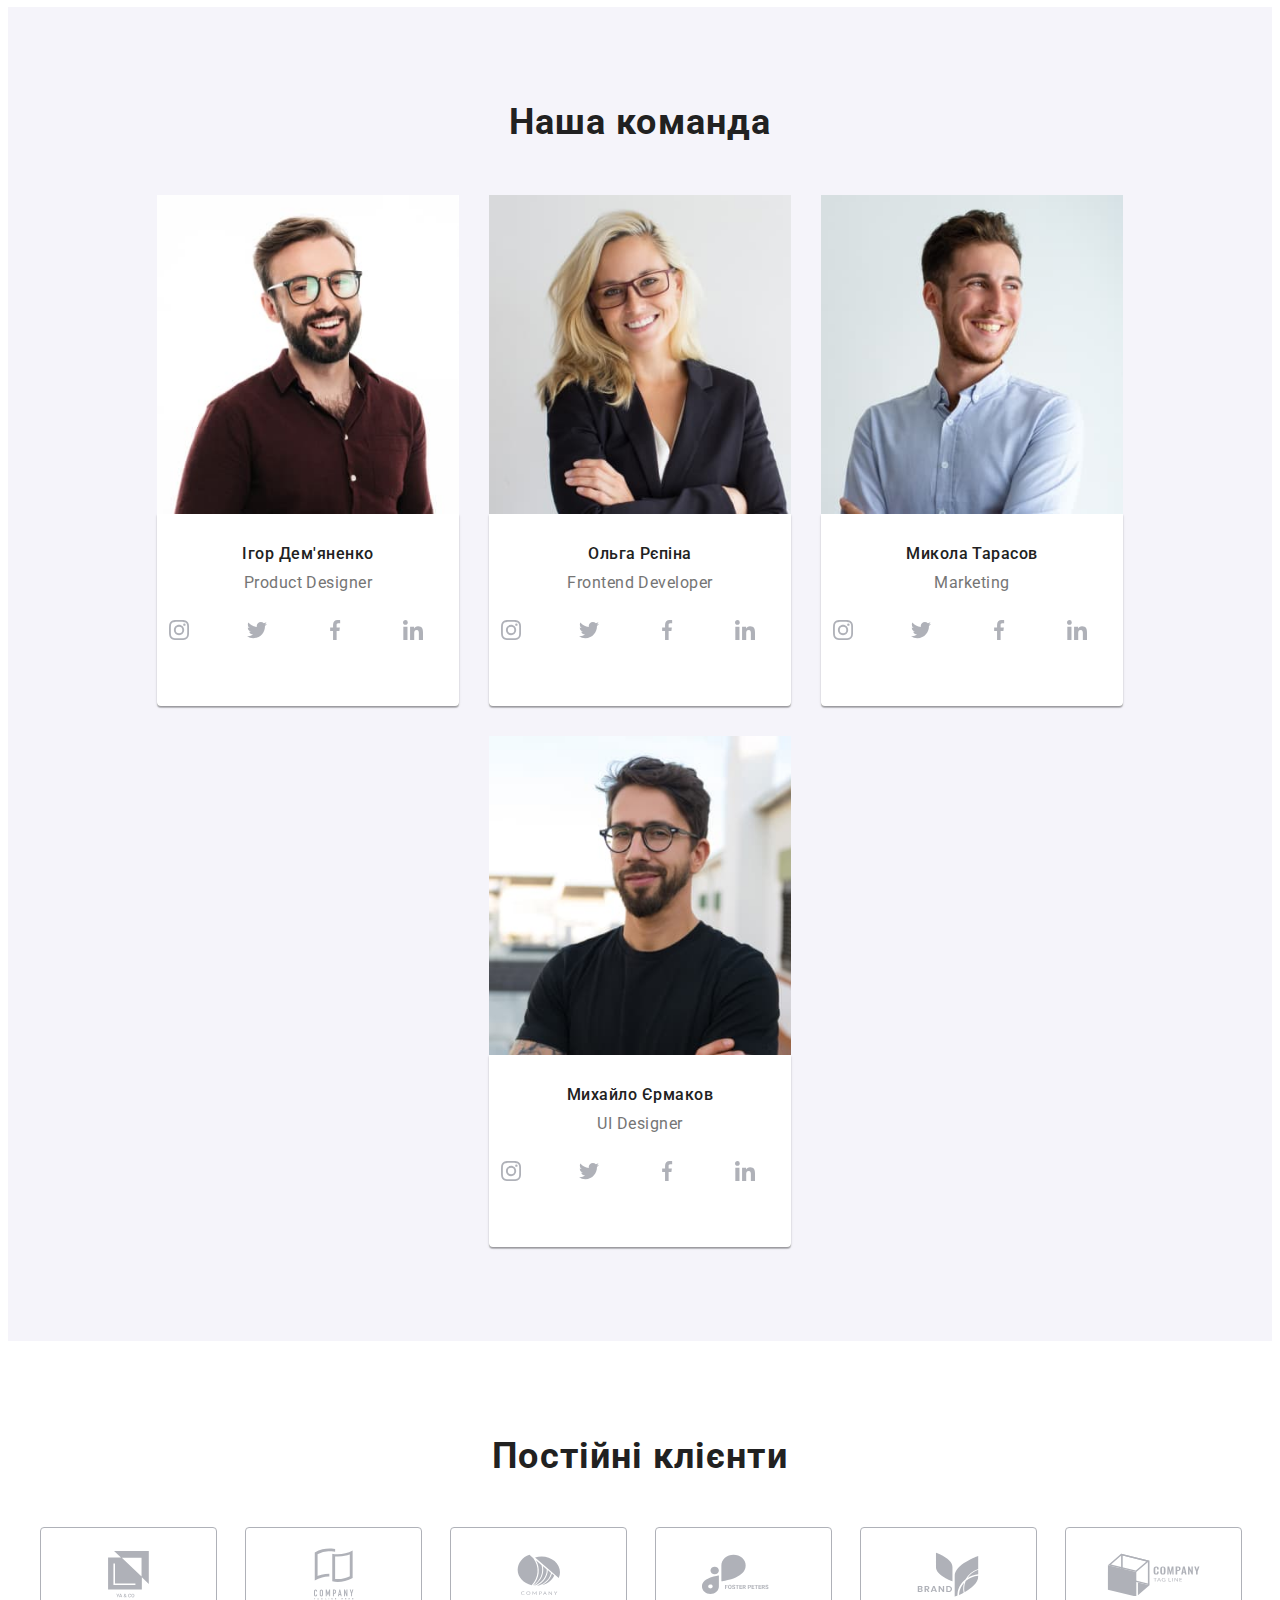
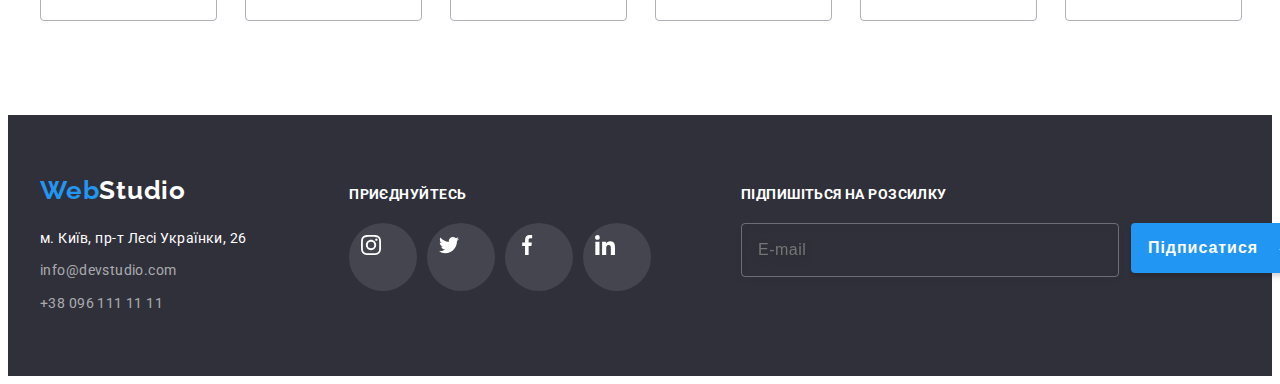
==== commit d82193da: "Corrects breakpoint value" ====
--- a/index.html
+++ b/index.html
@@ -229,7 +229,7 @@
                 <h2 class="container__team-section-title">Наша команда</h2>
                 <ul class="team-list">
                     <li class="team-list__item">
-                        <picture>
+                        <picture class="team-list__image">
                             <source
                                 srcset="./images/team-card-1-w270-h260-desc.jpg 1x, ./images/team-card-1@2x-w540-h520-desc.jpg 2x"
                                 media="(min-width: 1600px)"
@@ -284,7 +284,7 @@
                         </div>
                     </li>
                     <li class="team-list__item">
-                        <picture>
+                        <picture class="team-list__image">
                             <source srcset="./images/team-card-2-w270-h260-desc.jpg 1x, ./images/team-card-2@2x-w540-h520-desc.jpg 2x"
                                 media="(min-width: 1600px)" />
                             <source srcset="./images/team-card-2-w354-h374-tab.jpg 1x , ./images/team-card-2@2x-w708-h748-tab.jpg 2x"
@@ -329,7 +329,7 @@
                         </div>
                     </li>
                     <li class="team-list__item">
-                        <picture>
+                        <picture class="team-list__image">
                             <source srcset="./images/team-card-3-w270-h260-desc.jpg 1x, ./images/team-card-3@2x-w540-h520-desc.jpg 2x"
                                 media="(min-width: 1600px)" />
                             <source srcset="./images/team-card-3-w354-h374-tab.jpg 1x , ./images/team-card-3@2x-w708-h748-tab.jpg 2x"
@@ -374,7 +374,7 @@
                         </div>
                     </li>
                     <li class="team-list__item">
-                        <picture>
+                        <picture class="team-list__image">
                             <source srcset="./images/team-card-4-w270-h260-desc.jpg 1x, ./images/team-card-4@2x-w540-h520-desc.jpg 2x"
                                 media="(min-width: 1600px)" />
                             <source srcset="./images/team-card-4-w354-h374-tab.jpg 1x , ./images/team-card-4@2x-w708-h748-tab.jpg 2x"
@@ -524,14 +524,16 @@
             <div class="signup-form">
                 <form name="signup-form" autocomplete="off">
                     <p class="signup-form__text">Підпишіться на розсилку</p>
-                    <label class="signup-form__label">
-                        <input type="email" name="email" placeholder="E-mail" class="signup-form__input">
-                    </label>
-                    <div class="signup-form__btn-wrap">
-                    <button type="submit" class="signup-form__btn">Підписатися</button>
-                    <svg aria-label="паперовий літачок" class="signup-form__btn-icon" width="24px" height="24px">
-                        <use href="./images/sprite.svg#icon-send"></use>
-                    </svg> 
+                    <div class="signup-form__wrap">
+                        <label class="signup-form__label">
+                            <input type="email" name="email" placeholder="E-mail" class="signup-form__input">
+                        </label>
+                        <div class="signup-form__btn-wrap">
+                            <button type="submit" class="signup-form__btn">Підписатися</button>
+                            <svg aria-label="паперовий літачок" class="signup-form__btn-icon" width="24px" height="24px">
+                                <use href="./images/sprite.svg#icon-send"></use>
+                            </svg> 
+                        </div>
                     </div>
                 </form>
             </div>
--- a/css/main.min.css
+++ b/css/main.min.css
@@ -1 +1 @@
-:root{--primary-bg-color: #F5F5F5;--secondary-bg-color: #F5F4FA;--tertiary-bg-and-text-color: #FFFFFF;--primary-accent-bg-and-text-color: #2196F3;--secondary-accent-bg-color: #188CE8;--primary-text-color: #212121;--secondary-text-color: #757575;--transition-timing-function: cubic-bezier(0.4, 0, 0.2, 1)}ul{list-style:none;margin:0;padding:0}a{text-decoration:none;font-style:normal;display:block}img{display:block}h1,h2,h3,h4,h5,h6,p{margin:0}body{font-family:"Roboto",sans-serif;color:var(--primary-text-color);background-color:var(--tertiary-bg-and-text-color);letter-spacing:.03em}.container{margin:0 auto;padding-left:15px;padding-right:15px;width:100%}@media screen and (min-width: 480px){.container{width:480px}}@media screen and (min-width: 768px){.container{width:768px}}@media screen and (min-width: 1600px){.container{width:1600px}}.header-container{padding-top:16px;padding-bottom:16px}@media screen and (min-width: 768px){.header-container{padding-top:21px;padding-bottom:21px}}@media screen and (min-width: 1600px){.header-container{padding-top:24px;padding-bottom:25px}}.header-wrap{position:relative;display:-webkit-box;display:-ms-flexbox;display:flex;-webkit-box-align:center;-ms-flex-align:center;align-items:center}@media screen and (min-width: 768px)and (max-width: 1599px){.header-wrap{-webkit-box-pack:justify;-ms-flex-pack:justify;justify-content:space-between}}@media screen and (min-width: 1600px){.header-wrap{padding-left:215px;padding-right:215px}}.portfolio-header{border-bottom:1px solid #ececec}.nav-list{display:none}@media screen and (min-width: 768px){.nav-list{display:-webkit-box;display:-ms-flexbox;display:flex;gap:50px}}.nav-list__link{position:relative;color:var(--primary-text-color);-webkit-transition:color 250ms var(--transition-timing-function);transition:color 250ms var(--transition-timing-function);font-weight:500;font-size:14px;line-height:1.1;letter-spacing:.02em}.nav-list__link:hover,.nav-list__link:focus{color:var(--primary-accent-bg-and-text-color)}.nav-list__link--current{color:var(--primary-accent-bg-and-text-color)}.nav-list__link--current::after{position:absolute;left:0;bottom:-33px;content:"";display:block;width:100%;height:4px;background-color:var(--primary-accent-bg-and-text-color);border-radius:2px;opacity:1;-webkit-transition:opacity 250ms var(--transition-timing-function);transition:opacity 250ms var(--transition-timing-function)}.menu-toggle{position:absolute;top:6px;right:7px;display:-webkit-inline-box;display:-ms-inline-flexbox;display:inline-flex;margin:0;padding:0;border:none;background-color:rgba(0,0,0,0);cursor:pointer;-webkit-transition:fill 250ms var(--transition-timing-function);transition:fill 250ms var(--transition-timing-function)}@media screen and (min-width: 768px){.menu-toggle{display:none}}.menu-toggle__icon:hover,.menu-toggle__icon:focus{fill:var(--primary-accent-bg-and-text-color)}.menu-container{position:fixed;top:0;left:0;width:100%;height:100vh;padding:48px 40px;background-color:var(--tertiary-bg-and-text-color);-webkit-transform:translateY(-100%);transform:translateY(-100%);-webkit-transition:-webkit-transform 300ms var(--transition-timing-function);transition:-webkit-transform 300ms var(--transition-timing-function);transition:transform 300ms var(--transition-timing-function);transition:transform 300ms var(--transition-timing-function), -webkit-transform 300ms var(--transition-timing-function);z-index:1;overflow:hidden}@media screen and (min-width: 768px){.menu-container{display:none}}.menu-container.is-open{-webkit-transform:translateY(0);transform:translateY(0)}.menu-container.is-open .menu-toggle{position:absolute;top:21px;right:25.33px;padding:0}.mobile-menu__item:not(:last-child){margin-bottom:32px}.mobile-menu__link{font-weight:500;font-size:40px;line-height:1.17;letter-spacing:.02em;color:var(--primary-text-color)}.mobile-menu__link--current{font-weight:500;font-size:40px;line-height:1.17;letter-spacing:.02em;color:#2196f3}.mobile-menu-contacts-wrap{position:fixed;bottom:48px}.mobile-menu-contacts{margin-bottom:62px}.mobile-menu-contacts__item:not(:last-child){margin-bottom:34px}.mobile-menu-contacts__link{font-weight:500;font-size:24px;line-height:1.17;letter-spacing:.02em;color:#757575}.mobile-menu-contacts__link:hover,.mobile-menu-contacts__link:focus{font-weight:500;font-size:34px;line-height:1.18;letter-spacing:.02em;color:#2196f3}.mobile-menu-soc-list{display:-webkit-box;display:-ms-flexbox;display:flex;gap:9px}.mobile-menu-soc-list__item:not(:last-child){border-right:1px solid rgba(33,33,33,.2);padding-right:10px}.mobile-menu-soc-list__link{font-weight:500;font-size:18px;line-height:1.2;letter-spacing:.02em;color:#2196f3}.header-contacts{display:none}@media screen and (min-width: 768px){.header-contacts{display:block}}@media screen and (min-width: 1600px){.header-contacts{display:-webkit-box;display:-ms-flexbox;display:flex;gap:50px;margin-left:auto}}@media screen and (min-width: 768px)and (max-width: 1599px){.header-contacts__item:not(:last-child){margin-bottom:10px}}.header-contacts__link{display:-webkit-box;display:-ms-flexbox;display:flex;-webkit-box-align:center;-ms-flex-align:center;align-items:center;color:var(--secondary-text-color);-webkit-transition:color 250ms var(--transition-timing-function);transition:color 250ms var(--transition-timing-function)}@media screen and (min-width: 768px){.header-contacts__link{font-weight:500;font-size:12px;line-height:1.17;letter-spacing:.03em}}@media screen and (min-width: 1600px){.header-contacts__link{font-weight:500;font-size:14px;line-height:1.1;letter-spacing:.03em}}.header-contacts__link:hover,.header-contacts__link:focus{color:var(--primary-accent-bg-and-text-color)}.header-contacts__icon-envelope{fill:currentColor;margin-right:10px}.header-contacts__icon-envelope:hover,.header-contacts__icon-envelope:focus{fill:var(--primary-accent-bg-and-text-color)}.header-contacts__icon-smartphone{fill:currentColor;margin-right:10px}.header-contacts__icon-smartphone:hover,.header-contacts__icon-smartphone:focus{fill:var(--primary-accent-bg-and-text-color)}.footer-container{padding-top:60px;padding-bottom:60px;background-color:#2f303a}.footer-wrap{display:-webkit-box;display:-ms-flexbox;display:flex;-webkit-box-align:center;-ms-flex-align:center;align-items:center;-webkit-box-pack:center;-ms-flex-pack:center;justify-content:center;-webkit-box-orient:vertical;-webkit-box-direction:normal;-ms-flex-direction:column;flex-direction:column}@media screen and (min-width: 1600px){.footer-wrap{display:-webkit-box;display:-ms-flexbox;display:flex;-webkit-box-align:baseline;-ms-flex-align:baseline;align-items:baseline;-webkit-box-pack:start;-ms-flex-pack:start;justify-content:flex-start;-webkit-box-orient:horizontal;-webkit-box-direction:normal;-ms-flex-direction:row;flex-direction:row}}.footer-meta{text-align:center}@media screen and (min-width: 768px){.footer-meta{display:-webkit-box;display:-ms-flexbox;display:flex;-webkit-box-align:baseline;-ms-flex-align:baseline;align-items:baseline;gap:160px;margin-bottom:60px}}@media screen and (min-width: 1600px){.footer-meta{text-align:left;gap:70px;margin-bottom:0;margin-left:200px}}.address-wrap{margin-top:20px}.footer-contacts__address-link{color:var(--tertiary-bg-and-text-color);font-weight:400;font-size:14px;line-height:1.7}.footer-contacts__link{color:rgba(255,255,255,.6);-webkit-transition:color 250ms var(--transition-timing-function);transition:color 250ms var(--transition-timing-function);font-weight:400;font-size:14px;line-height:1.7;letter-spacing:.03em;margin-top:8px}@media screen and (min-width: 1600px){.footer-contacts__link{margin-top:9px}}.footer-contacts__link:hover,.footer-contacts__link:focus{color:var(--primary-accent-bg-and-text-color)}@media screen and (max-width: 767px){.soc-wrap{margin-top:60px;margin-bottom:60px}}@media screen and (min-width: 1600px){.soc-wrap{margin-right:90px}}.soc-wrap__text{font-weight:700;font-size:14px;line-height:1.14;text-transform:uppercase;color:var(--tertiary-bg-and-text-color);text-align:center;margin-bottom:20px}@media screen and (min-width: 1600px){.soc-wrap__text{text-align:left}}.signup-form{width:100%;text-align:center}@media screen and (min-width: 1600px){.signup-form{width:663px;text-align:left}}.signup-form__text{font-weight:700;font-size:14px;line-height:1.14;letter-spacing:.03em;text-transform:uppercase;color:var(--tertiary-bg-and-text-color);margin-bottom:20px}.signup-form__input{height:50px;width:100%;border:1px solid rgba(255,255,255,.3);-webkit-filter:drop-shadow(0px 4px 4px rgba(0, 0, 0, 0.15));filter:drop-shadow(0px 4px 4px rgba(0, 0, 0, 0.15));border-radius:4px;background-color:rgba(0,0,0,0);padding-left:16px;color:rgba(255,255,255,.3);font-weight:400;font-size:16px;line-height:1.25;letter-spacing:.03em;-webkit-transition:outline-color 250ms var(--transition-timing-function),border-color 250ms var(--transition-timing-function);transition:outline-color 250ms var(--transition-timing-function),border-color 250ms var(--transition-timing-function)}@media screen and (min-width: 768px){.signup-form__input{width:450px;margin-bottom:20px}}@media screen and (min-width: 1600px){.signup-form__input{width:358px;margin-right:12px;margin-bottom:0}}.signup-form__input::-webkit-input-placeholder{font-weight:400;font-size:16px;line-height:1.25px}.signup-form__input::-moz-placeholder{font-weight:400;font-size:16px;line-height:1.25px}.signup-form__input:-ms-input-placeholder{font-weight:400;font-size:16px;line-height:1.25px}.signup-form__input::-ms-input-placeholder{font-weight:400;font-size:16px;line-height:1.25px}.signup-form__input::placeholder{font-weight:400;font-size:16px;line-height:1.25px}.signup-form__input:focus-within{border:none;outline:1px solid rgba(255,255,255,.3)}.signup-form__btn-wrap{position:relative;width:200px;height:50px;display:inline-block;margin-top:20px}@media screen and (min-width: 768px)and (max-width: 1599px){.signup-form__btn-wrap{display:block;margin:0 auto}}@media screen and (min-width: 1600px){.signup-form__btn-wrap{margin-top:0}}.signup-form__btn{width:200px;height:50px;-webkit-box-shadow:0px 4px 4px rgba(0,0,0,.15);box-shadow:0px 4px 4px rgba(0,0,0,.15);border-radius:4px;border-color:rgba(0,0,0,0);background-color:var(--primary-accent-bg-and-text-color);color:var(--tertiary-bg-and-text-color);cursor:pointer;font-weight:700;font-size:16px;line-height:1.9;letter-spacing:.06em;padding-right:62px}.signup-form__btn-icon{position:absolute;top:50%;right:28px;-webkit-transform:translateY(-50%);transform:translateY(-50%)}.logo{color:var(--primary-accent-bg-and-text-color);font-family:"Raleway",sans-serif;font-weight:700;font-size:24px;line-height:1.17;letter-spacing:.03em}@media screen and (min-width: 1600px){.logo{font-weight:700;font-size:26px;line-height:1.2;letter-spacing:.03em;margin-right:93px}}.logo__item--black{color:#000}.logo__item--white{color:var(--tertiary-bg-and-text-color)}.button{display:block;margin:0 auto;height:50px;font-weight:700;font-size:16px;line-height:1.9;letter-spacing:.06em;-webkit-box-shadow:0px 4px 4px rgba(0,0,0,.15);box-shadow:0px 4px 4px rgba(0,0,0,.15);border-color:rgba(0,0,0,0);border-radius:4px;cursor:pointer;color:var(--tertiary-bg-and-text-color);background-color:var(--primary-accent-bg-and-text-color);-webkit-transition:background-color 250ms var(--transition-timing-function);transition:background-color 250ms var(--transition-timing-function)}.button:hover,.button:focus{background-color:var(--secondary-accent-bg-color)}.button--wide{min-width:216px}.button--narrow{min-width:200px}.soc-list{display:-webkit-box;display:-ms-flexbox;display:flex;-webkit-box-pack:center;-ms-flex-pack:center;justify-content:center;gap:10px}.soc-list__link{height:44px;width:44px;padding:12px;border-radius:50%}.soc-list__link--light-bgr{fill:#afb1b8;-webkit-transition:fill 250ms var(--transition-timing-function),background-color 250ms var(--transition-timing-function);transition:fill 250ms var(--transition-timing-function),background-color 250ms var(--transition-timing-function)}.soc-list__link--light-bgr:hover,.soc-list__link--light-bgr:focus{fill:var(--tertiary-bg-and-text-color);background-color:var(--primary-accent-bg-and-text-color)}.soc-list__link--dark-bgr{fill:var(--tertiary-bg-and-text-color);background-color:rgba(255,255,255,.1);-webkit-transition:background-color 250ms var(--transition-timing-function);transition:background-color 250ms var(--transition-timing-function)}.soc-list__link--dark-bgr:hover,.soc-list__link--dark-bgr:focus{background-color:var(--primary-accent-bg-and-text-color)}.portfolio-btn-list{display:-webkit-box;display:-ms-flexbox;display:flex;-webkit-box-pack:center;-ms-flex-pack:center;justify-content:center;-ms-flex-wrap:wrap;flex-wrap:wrap;-webkit-box-pack:start;-ms-flex-pack:start;justify-content:flex-start;gap:8px;margin-bottom:50px;padding-right:124px}@media screen and (min-width: 768px){.portfolio-btn-list{-webkit-box-pack:center;-ms-flex-pack:center;justify-content:center;padding-right:0}}.portfolio-btn-list__item{background-color:var(--secondary-bg-color);-webkit-transition:color 250ms var(--transition-timing-function),background-color 250ms var(--transition-timing-function),-webkit-box-shadow 250ms var(--transition-timing-function);transition:color 250ms var(--transition-timing-function),background-color 250ms var(--transition-timing-function),-webkit-box-shadow 250ms var(--transition-timing-function);transition:color 250ms var(--transition-timing-function),background-color 250ms var(--transition-timing-function),box-shadow 250ms var(--transition-timing-function);transition:color 250ms var(--transition-timing-function),background-color 250ms var(--transition-timing-function),box-shadow 250ms var(--transition-timing-function),-webkit-box-shadow 250ms var(--transition-timing-function);cursor:pointer;font-weight:500;font-size:16px;line-height:1.6;letter-spacing:.03em;text-align:center;padding:6px 22px;border-radius:4px;border:rgba(0,0,0,0)}.portfolio-btn-list__item:hover,.portfolio-btn-list__item:focus{color:var(--tertiary-bg-and-text-color);background-color:var(--primary-accent-bg-and-text-color);-webkit-box-shadow:0px 3px 1px rgba(0,0,0,.1),0px 1px 2px rgba(0,0,0,.08),0px 2px 2px rgba(0,0,0,.12);box-shadow:0px 3px 1px rgba(0,0,0,.1),0px 1px 2px rgba(0,0,0,.08),0px 2px 2px rgba(0,0,0,.12)}.main-container{padding-top:60px;padding-bottom:60px}@media screen and (min-width: 1600px){.main-container{padding-top:94px;padding-bottom:94px}}.projects-container{margin-left:auto;margin-right:auto}.projects-set{gap:30px}@media screen and (min-width: 768px){.projects-set{display:-webkit-box;display:-ms-flexbox;display:flex;-ms-flex-wrap:wrap;flex-wrap:wrap}}.projects-set__item{background-color:var(--tertiary-bg-and-text-color);-webkit-transition:-webkit-box-shadow 250ms var(--transition-timing-function);transition:-webkit-box-shadow 250ms var(--transition-timing-function);transition:box-shadow 250ms var(--transition-timing-function);transition:box-shadow 250ms var(--transition-timing-function), -webkit-box-shadow 250ms var(--transition-timing-function)}@media screen and (min-width: 768px){.projects-set__item{width:calc((100% - 30px)/2)}}@media screen and (min-width: 1600px){.projects-set__item{width:calc((100% - 60px)/3)}}.projects-set__item:hover{-webkit-box-shadow:0px 1px 1px rgba(0,0,0,.12),0px 4px 4px rgba(0,0,0,.06),1px 4px 6px rgba(0,0,0,.16);box-shadow:0px 1px 1px rgba(0,0,0,.12),0px 4px 4px rgba(0,0,0,.06),1px 4px 6px rgba(0,0,0,.16)}.project-item-visual__image{display:block;max-width:100%;height:auto}.project-item-visual{position:relative;overflow:hidden}.project-item-visual__overley{position:absolute;-webkit-transform:translateY(0);transform:translateY(0);-webkit-transition:color 250ms var(--transition-timing-function),background-color 250ms var(--transition-timing-function),-webkit-transform 250ms var(--transition-timing-function);transition:color 250ms var(--transition-timing-function),background-color 250ms var(--transition-timing-function),-webkit-transform 250ms var(--transition-timing-function);transition:transform 250ms var(--transition-timing-function),color 250ms var(--transition-timing-function),background-color 250ms var(--transition-timing-function);transition:transform 250ms var(--transition-timing-function),color 250ms var(--transition-timing-function),background-color 250ms var(--transition-timing-function),-webkit-transform 250ms var(--transition-timing-function);padding:77px 24px;font-size:18px;line-height:1.6;letter-spacing:.03em}@media screen and (min-width: 768px){.project-item-visual__overley{padding-top:49px}}@media screen and (min-width: 1600px){.project-item-visual__overley{padding-top:63px;padding-bottom:63px}}.projects-set__item:hover .project-item-visual__overley,.projects-set__item:focus .project-item-visual__overley{-webkit-transform:translateY(-100%);transform:translateY(-100%);color:var(--tertiary-bg-and-text-color);background-color:rgba(33,150,243,.9);height:100%}.project-item-meta{padding-top:20px;padding-bottom:20px;padding-left:24px;border:1px solid #eee}.project-item-meta__title{font-size:18px;line-height:2;letter-spacing:.06em}.project-item-meta__text{color:var(--secondary-text-color);font-size:16px;line-height:1.9;letter-spacing:.03em}.hero-container{background-image:-webkit-gradient(linear, left top, left bottom, from(rgba(47, 48, 58, 0.4)), to(rgba(47, 48, 58, 0.4))),url("../images/hero-mob.jpg");background-image:linear-gradient(rgba(47, 48, 58, 0.4), rgba(47, 48, 58, 0.4)),url("../images/hero-mob.jpg");background-color:#2f303a;background-size:cover;background-repeat:no-repeat;background-position:center;padding-top:118px;padding-bottom:118px}@media screen and (min-device-pixel-ratio: 2),(-webkit-min-device-pixel-ratio: 2),(min-resolution: 192dpi),(min-resolution: 2dppx){.hero-container{background-image:-webkit-gradient(linear, left top, left bottom, from(rgba(47, 48, 58, 0.4)), to(rgba(47, 48, 58, 0.4))),url("../images/hero@2x-mob.jpg");background-image:linear-gradient(rgba(47, 48, 58, 0.4), rgba(47, 48, 58, 0.4)),url("../images/hero@2x-mob.jpg")}}@media screen and (min-width: 480px){.hero-container{background-image:-webkit-gradient(linear, left top, left bottom, from(rgba(47, 48, 58, 0.4)), to(rgba(47, 48, 58, 0.4))),url("../images/hero-tab.jpg");background-image:linear-gradient(rgba(47, 48, 58, 0.4), rgba(47, 48, 58, 0.4)),url("../images/hero-tab.jpg")}}@media screen and (min-width: 480px)and (min-device-pixel-ratio: 2),screen and (min-width: 480px)and (-webkit-min-device-pixel-ratio: 2),screen and (min-width: 480px)and (min-resolution: 192dpi),screen and (min-width: 480px)and (min-resolution: 2dppx){.hero-container{background-image:-webkit-gradient(linear, left top, left bottom, from(rgba(47, 48, 58, 0.4)), to(rgba(47, 48, 58, 0.4))),url("../images/hero@2x-tab.jpg");background-image:linear-gradient(rgba(47, 48, 58, 0.4), rgba(47, 48, 58, 0.4)),url("../images/hero@2x-tab.jpg")}}@media screen and (min-width: 768px){.hero-container{background-image:-webkit-gradient(linear, left top, left bottom, from(rgba(47, 48, 58, 0.4)), to(rgba(47, 48, 58, 0.4))),url("../images/hero-desc.jpg");background-image:linear-gradient(rgba(47, 48, 58, 0.4), rgba(47, 48, 58, 0.4)),url("../images/hero-desc.jpg")}}@media screen and (min-width: 768px)and (min-device-pixel-ratio: 2),screen and (min-width: 768px)and (-webkit-min-device-pixel-ratio: 2),screen and (min-width: 768px)and (min-resolution: 192dpi),screen and (min-width: 768px)and (min-resolution: 2dppx){.hero-container{background-image:-webkit-gradient(linear, left top, left bottom, from(rgba(47, 48, 58, 0.4)), to(rgba(47, 48, 58, 0.4))),url("../images/hero@2x-desc.jpg");background-image:linear-gradient(rgba(47, 48, 58, 0.4), rgba(47, 48, 58, 0.4)),url("../images/hero@2x-desc.jpg")}}@media screen and (min-width: 1600px){.hero-container{padding-top:200px;padding-bottom:200px}}.container__hero-title{color:var(--tertiary-bg-and-text-color);text-align:center;text-transform:uppercase;margin:0 auto 30px auto;font-weight:900;font-size:26px;line-height:1.6;letter-spacing:.06em}@media screen and (min-width: 1600px){.container__hero-title{font-weight:900;font-size:44px;line-height:1.4;letter-spacing:.06em}}.backdrop{position:fixed;top:0;left:0;width:100%;height:100%;background-color:rgba(0,0,0,.2);opacity:1;-webkit-transition:opacity 250ms var(--transition-timing-function);transition:opacity 250ms var(--transition-timing-function);z-index:1}.backdrop.is-hidden{opacity:0;-webkit-transition:opacity 250ms var(--transition-timing-function);transition:opacity 250ms var(--transition-timing-function);pointer-events:none}.modal{position:absolute;top:50%;left:50%;-webkit-transform:translate(-50%, -50%) scale(1);transform:translate(-50%, -50%) scale(1);-webkit-transition:-webkit-transform 250ms var(--transition-timing-function);transition:-webkit-transform 250ms var(--transition-timing-function);transition:transform 250ms var(--transition-timing-function);transition:transform 250ms var(--transition-timing-function), -webkit-transform 250ms var(--transition-timing-function);background-color:var(--tertiary-bg-and-text-color);border-radius:4px;-webkit-box-shadow:0px 1px 3px rgba(0,0,0,.12),0px 1px 1px rgba(0,0,0,.14),0px 2px 1px rgba(0,0,0,.2);box-shadow:0px 1px 3px rgba(0,0,0,.12),0px 1px 1px rgba(0,0,0,.14),0px 2px 1px rgba(0,0,0,.2)}@media screen and (min-width: 480px){.modal{min-width:450px;min-height:609px}}@media screen and (min-width: 1600px){.modal{min-width:528px;min-height:581px}}.backdrop.is-hidden .modal{-webkit-transform:translate(-50%, -50%) scale(0.9);transform:translate(-50%, -50%) scale(0.9);-webkit-transition:-webkit-transform 250ms var(--transition-timing-function);transition:-webkit-transform 250ms var(--transition-timing-function);transition:transform 250ms var(--transition-timing-function);transition:transform 250ms var(--transition-timing-function), -webkit-transform 250ms var(--transition-timing-function)}.modal__close-btn{position:absolute;top:8px;right:8px;width:30px;height:30px;border-radius:50%;border:1px solid rgba(0,0,0,.1);background-color:var(--tertiary-bg-and-text-color);-webkit-transition:fill 250ms var(--transition-timing-function);transition:fill 250ms var(--transition-timing-function)}.modal__close-btn:hover,.modal__close-btn:focus{cursor:pointer;fill:var(--primary-accent-bg-and-text-color)}.application-form{padding:40px}.application-form__header{text-align:center;font-weight:700;font-size:20px;line-height:1.15;letter-spacing:.03em;margin-bottom:12px}.application-form__label{display:-webkit-box;display:-ms-flexbox;display:flex;-webkit-box-orient:vertical;-webkit-box-direction:normal;-ms-flex-direction:column;flex-direction:column;margin-bottom:10px}.application-form__label-text{margin-bottom:4px;font-size:12px;line-height:1.17;letter-spacing:.01em;color:#757575}.application-form__input-wrapper{position:relative}.application-form__input{border:1px solid rgba(33,33,33,.2);border-radius:4px;height:40px;display:block;width:100%;padding-left:42px;font-size:12px;line-height:1.17;letter-spacing:.01em;color:currentColor;-webkit-transition:border-color 250ms var(--transition-timing-function),outline-color 250ms var(--transition-timing-function);transition:border-color 250ms var(--transition-timing-function),outline-color 250ms var(--transition-timing-function)}.application-form__input:hover,.application-form__input:focus{border-color:var(--primary-accent-bg-and-text-color)}.application-form__input:focus-within{border:none;outline:1px solid var(--primary-accent-bg-and-text-color)}.application-form__icon{position:absolute;top:50%;left:12px;-webkit-transform:translateY(-50%);transform:translateY(-50%);-webkit-transition:border-color 250ms var(--transition-timing-function),fill 250ms var(--transition-timing-function);transition:border-color 250ms var(--transition-timing-function),fill 250ms var(--transition-timing-function)}.application-form__icon:hover,.application-form__icon:focus{fill:var(--primary-accent-bg-and-text-color)}.application-form__input:hover+.application-form__icon,.application-form__input:focus+.application-form__icon{fill:var(--primary-accent-bg-and-text-color)}.application-form__comment{width:100%;height:120px;resize:none;padding:12px 16px;border:1px solid rgba(33,33,33,.2);border-radius:4px;font-size:12px;line-height:1.17;letter-spacing:.01em;color:currentColor;-webkit-transition:border-color 250ms var(--transition-timing-function),outline-color 250ms var(--transition-timing-function);transition:border-color 250ms var(--transition-timing-function),outline-color 250ms var(--transition-timing-function)}.application-form__comment:hover,.application-form__comment:focus{border-color:var(--primary-accent-bg-and-text-color)}.application-form__comment:focus-within{border:none;outline:1px solid var(--primary-accent-bg-and-text-color)}.application-form__comment::-webkit-input-placeholder{font-weight:400;font-size:12px;line-height:1.2;letter-spacing:.01em;color:rgba(117,117,117,.5)}.application-form__comment::-moz-placeholder{font-weight:400;font-size:12px;line-height:1.2;letter-spacing:.01em;color:rgba(117,117,117,.5)}.application-form__comment:-ms-input-placeholder{font-weight:400;font-size:12px;line-height:1.2;letter-spacing:.01em;color:rgba(117,117,117,.5)}.application-form__comment::-ms-input-placeholder{font-weight:400;font-size:12px;line-height:1.2;letter-spacing:.01em;color:rgba(117,117,117,.5)}.application-form__comment::placeholder{font-weight:400;font-size:12px;line-height:1.2;letter-spacing:.01em;color:rgba(117,117,117,.5)}.application-form__label-terms{position:relative;font-size:14px;line-height:1.7;letter-spacing:.03em;color:var(--secondary-text-color);margin-top:10px;margin-bottom:30px;display:block;padding-left:37px}.application-form__agreement-link{text-decoration:underline;color:var(--primary-accent-bg-and-text-color);display:inline-block}.application-form__checkbox{position:absolute;width:1px;height:1px;margin:-1px;border:0;padding:0;clip:rect(0 0 0 0);overflow:hidden}.application-form__checkbox-icon{position:absolute;top:50%;left:14px;-webkit-transform:translateY(-50%);transform:translateY(-50%);width:16px;height:15px;border:2px solid var(--primary-text-color);border-radius:2px;-webkit-transition:background-color 250ms var(--transition-timing-function),border-color 250ms var(--transition-timing-function);transition:background-color 250ms var(--transition-timing-function),border-color 250ms var(--transition-timing-function)}.application-form__checkbox:checked~.application-form__checkbox-icon{background-color:var(--primary-accent-bg-and-text-color);border:1px solid rgba(0,0,0,0)}.advant-container{padding-top:60px;padding-bottom:60px}@media screen and (min-width: 1600px){.advant-container{padding-top:94px;padding-bottom:94px}}.advant-list{gap:30px}@media screen and (min-width: 768px){.advant-list{display:-webkit-box;display:-ms-flexbox;display:flex;-webkit-box-pack:center;-ms-flex-pack:center;justify-content:center;-ms-flex-wrap:wrap;flex-wrap:wrap}}.advant-list__item{max-width:450px}@media screen and (min-width: 768px){.advant-list__item{max-width:354px}}@media screen and (min-width: 1600px){.advant-list__item{max-width:270px}}@media screen and (max-width: 479px){.advant-list__item:not(:last-child){margin-bottom:30px}}.advant-list__title{font-size:14px;line-height:1.1;letter-spacing:.03em;text-transform:uppercase;margin-bottom:10px}@media screen and (max-width: 479px){.advant-list__title{text-align:center}}.advant-list__desc{color:var(--secondary-text-color);font-size:14px;line-height:1.7;letter-spacing:.03em}.advant-list__icon-wrap{background-color:var(--secondary-bg-color);height:120px;border-radius:4px;margin-bottom:30px;display:-webkit-box;display:-ms-flexbox;display:flex;-webkit-box-align:center;-ms-flex-align:center;align-items:center;-webkit-box-pack:center;-ms-flex-pack:center;justify-content:center}.activities-container{padding-bottom:94px;display:none}@media screen and (min-width: 1600px){.activities-container{display:block}}.container__activities-section-title{font-size:36px;line-height:1.2;letter-spacing:.03em;text-align:center;margin-bottom:50px}.activities-list{display:-webkit-box;display:-ms-flexbox;display:flex;-webkit-box-pack:center;-ms-flex-pack:center;justify-content:center;gap:30px}.activities-list__item{position:relative}.activities-list__overley{position:absolute;left:0;bottom:0;width:100%;height:70px;display:-webkit-box;display:-ms-flexbox;display:flex;-webkit-box-align:center;-ms-flex-align:center;align-items:center;-webkit-box-pack:center;-ms-flex-pack:center;justify-content:center;font-weight:700;font-size:14px;line-height:1.1;letter-spacing:.03em;text-transform:uppercase;color:var(--tertiary-bg-and-text-color);background:rgba(47,48,58,.8)}.team-container{background-color:var(--secondary-bg-color);padding-top:60px;padding-bottom:60px}@media screen and (min-width: 1600px){.team-container{padding-top:94px;padding-bottom:94px}}.container__team-section-title{text-align:center;margin-bottom:30px;font-size:28px;line-height:1.8;letter-spacing:.03em}@media screen and (min-width: 1600px){.container__team-section-title{margin-bottom:50px;font-size:36px;line-height:1.2;letter-spacing:.03em}}.team-list{gap:30px}@media screen and (min-width: 768px){.team-list{display:-webkit-box;display:-ms-flexbox;display:flex;-webkit-box-pack:center;-ms-flex-pack:center;justify-content:center;-ms-flex-wrap:wrap;flex-wrap:wrap}}.team-list__item{background-color:var(--tertiary-bg-and-text-color)}@media screen and (min-width: 768px){.team-list__item{-ms-flex-preferred-size:calc((100% - 90px)/2);flex-basis:calc((100% - 90px)/2)}}@media screen and (min-width: 1600px){.team-list__item{-ms-flex-preferred-size:calc((100% - 550px)/4);flex-basis:calc((100% - 550px)/4)}}@media screen and (max-width: 767px){.team-list__item:not(:last-child){margin-bottom:30px}}.team-list__image{display:block;max-width:100%;height:auto}.team-list__meta{padding-top:30px;padding-bottom:24px;-webkit-box-shadow:0px 1px 3px rgba(0,0,0,.12),0px 1px 1px rgba(0,0,0,.14),0px 2px 1px rgba(0,0,0,.2);box-shadow:0px 1px 3px rgba(0,0,0,.12),0px 1px 1px rgba(0,0,0,.14),0px 2px 1px rgba(0,0,0,.2);border-radius:0px 0px 4px 4px}@media screen and (min-width: 1600px){.team-list__meta{padding-bottom:30px}}.team-list__name{font-weight:500;font-size:16px;line-height:1.2;letter-spacing:.03em;text-align:center;margin-bottom:10px}.team-list__position{color:var(--secondary-text-color);font-size:16px;line-height:1.2;letter-spacing:.03em;text-align:center;margin-bottom:16px}.clients-container{padding-top:60px;padding-bottom:60px}@media screen and (min-width: 1600px){.clients-container{padding-top:94px;padding-bottom:94px}}.container__clients-section-title{margin-bottom:30px;font-size:28px;line-height:1.17;letter-spacing:.03em;text-align:center}@media screen and (min-width: 1600px){.container__clients-section-title{margin-bottom:50px;font-size:36px;line-height:1.17;letter-spacing:.03em}}.clients-list{display:-webkit-box;display:-ms-flexbox;display:flex;-webkit-box-pack:center;-ms-flex-pack:center;justify-content:center;gap:30px}@media screen and (max-width: 1599px){.clients-list{-ms-flex-wrap:wrap;flex-wrap:wrap}}.clients-list__item{-ms-flex-preferred-size:calc((100% - 60px)/2);flex-basis:calc((100% - 60px)/2)}@media screen and (min-width: 768px)and (max-width: 1599px){.clients-list__item{-ms-flex-preferred-size:calc((100% - 90px)/3);flex-basis:calc((100% - 90px)/3)}}.clients-list__link{display:-webkit-box;display:-ms-flexbox;display:flex;-webkit-box-align:center;-ms-flex-align:center;align-items:center;-webkit-box-pack:center;-ms-flex-pack:center;justify-content:center;border:1px solid #afb1b8;border-radius:4px;fill:#afb1b8;-webkit-transition:fill 250ms var(--transition-timing-function),border 250ms var(--transition-timing-function);transition:fill 250ms var(--transition-timing-function),border 250ms var(--transition-timing-function);height:92px;width:210px}@media screen and (min-width: 768px){.clients-list__link{-ms-flex-preferred-size:226px;flex-basis:226px}}@media screen and (min-width: 1600px){.clients-list__link{-ms-flex-preferred-size:170px;flex-basis:170px}}.clients-list__link:hover,.clients-list__link:focus{fill:var(--primary-accent-bg-and-text-color);border:1px solid var(--primary-accent-bg-and-text-color)}/*# sourceMappingURL=main.min.css.map */+:root{--primary-bg-color: #F5F5F5;--secondary-bg-color: #F5F4FA;--tertiary-bg-and-text-color: #FFFFFF;--primary-accent-bg-and-text-color: #2196F3;--secondary-accent-bg-color: #188CE8;--primary-text-color: #212121;--secondary-text-color: #757575;--transition-timing-function: cubic-bezier(0.4, 0, 0.2, 1)}ul{list-style:none;margin:0;padding:0}a{text-decoration:none;font-style:normal;display:block}img{display:block}h1,h2,h3,h4,h5,h6,p{margin:0}body{font-family:"Roboto",sans-serif;color:var(--primary-text-color);background-color:var(--tertiary-bg-and-text-color);letter-spacing:.03em}.container{margin:0 auto;padding-left:15px;padding-right:15px;width:100%}@media screen and (min-width: 480px){.container{width:480px}}@media screen and (min-width: 768px){.container{width:768px}}@media screen and (min-width: 1200px){.container{width:1200px}}.header-container{padding-top:16px;padding-bottom:16px}@media screen and (min-width: 768px){.header-container{padding-top:21px;padding-bottom:21px}}@media screen and (min-width: 1200px){.header-container{padding-top:24px;padding-bottom:25px}}.header-wrap{position:relative;display:-webkit-box;display:-ms-flexbox;display:flex;-webkit-box-align:center;-ms-flex-align:center;align-items:center}@media screen and (min-width: 768px)and (max-width: 1199px){.header-wrap{-webkit-box-pack:justify;-ms-flex-pack:justify;justify-content:space-between}}.portfolio-header{border-bottom:1px solid #ececec}.nav-list{display:none}@media screen and (min-width: 768px){.nav-list{display:-webkit-box;display:-ms-flexbox;display:flex;gap:50px}}.nav-list__link{position:relative;color:var(--primary-text-color);-webkit-transition:color 250ms var(--transition-timing-function);transition:color 250ms var(--transition-timing-function);font-weight:500;font-size:14px;line-height:1.1;letter-spacing:.02em}.nav-list__link:hover,.nav-list__link:focus{color:var(--primary-accent-bg-and-text-color)}.nav-list__link--current{color:var(--primary-accent-bg-and-text-color)}.nav-list__link--current::after{position:absolute;left:0;bottom:-33px;content:"";display:block;width:100%;height:4px;background-color:var(--primary-accent-bg-and-text-color);border-radius:2px;opacity:1;-webkit-transition:opacity 250ms var(--transition-timing-function);transition:opacity 250ms var(--transition-timing-function)}.menu-toggle{position:absolute;top:6px;right:7px;display:-webkit-inline-box;display:-ms-inline-flexbox;display:inline-flex;margin:0;padding:0;border:none;background-color:rgba(0,0,0,0);cursor:pointer;-webkit-transition:fill 250ms var(--transition-timing-function);transition:fill 250ms var(--transition-timing-function)}@media screen and (min-width: 768px){.menu-toggle{display:none}}.menu-toggle__icon:hover,.menu-toggle__icon:focus{fill:var(--primary-accent-bg-and-text-color)}.menu-container{position:fixed;top:0;left:0;width:100%;height:100vh;padding:48px 40px;background-color:var(--tertiary-bg-and-text-color);-webkit-transform:translateY(-100%);transform:translateY(-100%);-webkit-transition:-webkit-transform 300ms var(--transition-timing-function);transition:-webkit-transform 300ms var(--transition-timing-function);transition:transform 300ms var(--transition-timing-function);transition:transform 300ms var(--transition-timing-function), -webkit-transform 300ms var(--transition-timing-function);z-index:1;overflow:hidden}@media screen and (min-width: 768px){.menu-container{display:none}}.menu-container.is-open{-webkit-transform:translateY(0);transform:translateY(0)}.menu-container.is-open .menu-toggle{position:absolute;top:21px;right:25.33px;padding:0}.mobile-menu__item:not(:last-child){margin-bottom:32px}.mobile-menu__link{font-weight:500;font-size:40px;line-height:1.17;letter-spacing:.02em;color:var(--primary-text-color)}.mobile-menu__link--current{font-weight:500;font-size:40px;line-height:1.17;letter-spacing:.02em;color:#2196f3}.mobile-menu-contacts-wrap{position:fixed;bottom:48px}.mobile-menu-contacts{margin-bottom:62px}.mobile-menu-contacts__item:not(:last-child){margin-bottom:34px}.mobile-menu-contacts__link{font-weight:500;font-size:24px;line-height:1.17;letter-spacing:.02em;color:#757575}.mobile-menu-contacts__link:hover,.mobile-menu-contacts__link:focus{font-weight:500;font-size:34px;line-height:1.18;letter-spacing:.02em;color:#2196f3}.mobile-menu-soc-list{display:-webkit-box;display:-ms-flexbox;display:flex;gap:9px}.mobile-menu-soc-list__item:not(:last-child){border-right:1px solid rgba(33,33,33,.2);padding-right:10px}.mobile-menu-soc-list__link{font-weight:500;font-size:18px;line-height:1.2;letter-spacing:.02em;color:#2196f3}.header-contacts{display:none}@media screen and (min-width: 768px){.header-contacts{display:block}}@media screen and (min-width: 1200px){.header-contacts{display:-webkit-box;display:-ms-flexbox;display:flex;gap:50px;margin-left:auto}}@media screen and (min-width: 768px)and (max-width: 1199px){.header-contacts__item:not(:last-child){margin-bottom:10px}}.header-contacts__link{display:-webkit-box;display:-ms-flexbox;display:flex;-webkit-box-align:center;-ms-flex-align:center;align-items:center;color:var(--secondary-text-color);-webkit-transition:color 250ms var(--transition-timing-function);transition:color 250ms var(--transition-timing-function)}@media screen and (min-width: 768px){.header-contacts__link{font-weight:500;font-size:12px;line-height:1.17;letter-spacing:.03em}}@media screen and (min-width: 1200px){.header-contacts__link{font-weight:500;font-size:14px;line-height:1.1;letter-spacing:.03em}}.header-contacts__link:hover,.header-contacts__link:focus{color:var(--primary-accent-bg-and-text-color)}.header-contacts__icon-envelope{fill:currentColor;margin-right:10px}.header-contacts__icon-envelope:hover,.header-contacts__icon-envelope:focus{fill:var(--primary-accent-bg-and-text-color)}.header-contacts__icon-smartphone{fill:currentColor;margin-right:10px}.header-contacts__icon-smartphone:hover,.header-contacts__icon-smartphone:focus{fill:var(--primary-accent-bg-and-text-color)}.footer-container{padding-top:60px;padding-bottom:60px;background-color:#2f303a}.footer-wrap{display:-webkit-box;display:-ms-flexbox;display:flex;-webkit-box-align:center;-ms-flex-align:center;align-items:center;-webkit-box-pack:center;-ms-flex-pack:center;justify-content:center;-webkit-box-orient:vertical;-webkit-box-direction:normal;-ms-flex-direction:column;flex-direction:column}@media screen and (min-width: 1200px){.footer-wrap{display:-webkit-box;display:-ms-flexbox;display:flex;-webkit-box-align:baseline;-ms-flex-align:baseline;align-items:baseline;-webkit-box-pack:start;-ms-flex-pack:start;justify-content:flex-start;-webkit-box-orient:horizontal;-webkit-box-direction:normal;-ms-flex-direction:row;flex-direction:row}}.footer-meta{text-align:center}@media screen and (min-width: 768px){.footer-meta{display:-webkit-box;display:-ms-flexbox;display:flex;-webkit-box-align:baseline;-ms-flex-align:baseline;align-items:baseline;gap:160px;margin-bottom:60px}}@media screen and (min-width: 1200px){.footer-meta{text-align:left;gap:70px;margin-bottom:0;margin-right:90px}}.address-wrap{margin-top:20px}.footer-contacts__address-link{color:var(--tertiary-bg-and-text-color);font-weight:400;font-size:14px;line-height:1.7}.footer-contacts__link{color:rgba(255,255,255,.6);-webkit-transition:color 250ms var(--transition-timing-function);transition:color 250ms var(--transition-timing-function);font-weight:400;font-size:14px;line-height:1.7;letter-spacing:.03em;margin-top:8px}@media screen and (min-width: 1200px){.footer-contacts__link{margin-top:9px}}.footer-contacts__link:hover,.footer-contacts__link:focus{color:var(--primary-accent-bg-and-text-color)}@media screen and (max-width: 767px){.soc-wrap{margin-top:60px;margin-bottom:60px}}.soc-wrap__text{font-weight:700;font-size:14px;line-height:1.14;text-transform:uppercase;color:var(--tertiary-bg-and-text-color);text-align:center;margin-bottom:20px}@media screen and (min-width: 1200px){.soc-wrap__text{text-align:left}}.signup-form{width:100%;text-align:center}@media screen and (min-width: 1200px){.signup-form{width:663px;text-align:left}}.signup-form__text{font-weight:700;font-size:14px;line-height:1.14;letter-spacing:.03em;text-transform:uppercase;color:var(--tertiary-bg-and-text-color);margin-bottom:20px}@media screen and (min-width: 1200px){.signup-form__wrap{display:-webkit-box;display:-ms-flexbox;display:flex}}@media screen and (min-width: 1200px){.signup-form__label{margin-right:12px}}.signup-form__input{height:50px;width:100%;border:1px solid rgba(255,255,255,.3);-webkit-filter:drop-shadow(0px 4px 4px rgba(0, 0, 0, 0.15));filter:drop-shadow(0px 4px 4px rgba(0, 0, 0, 0.15));border-radius:4px;background-color:rgba(0,0,0,0);padding-left:16px;color:rgba(255,255,255,.3);font-weight:400;font-size:16px;line-height:1.25;letter-spacing:.03em;-webkit-transition:outline-color 250ms var(--transition-timing-function),border-color 250ms var(--transition-timing-function);transition:outline-color 250ms var(--transition-timing-function),border-color 250ms var(--transition-timing-function)}@media screen and (min-width: 768px){.signup-form__input{width:450px;margin-bottom:20px}}@media screen and (min-width: 1200px){.signup-form__input{width:358px;margin-bottom:0}}.signup-form__input::-webkit-input-placeholder{font-weight:400;font-size:16px;line-height:1.25px}.signup-form__input::-moz-placeholder{font-weight:400;font-size:16px;line-height:1.25px}.signup-form__input:-ms-input-placeholder{font-weight:400;font-size:16px;line-height:1.25px}.signup-form__input::-ms-input-placeholder{font-weight:400;font-size:16px;line-height:1.25px}.signup-form__input::placeholder{font-weight:400;font-size:16px;line-height:1.25px}.signup-form__input:focus-within{border:none;outline:1px solid rgba(255,255,255,.3)}.signup-form__btn-wrap{position:relative;width:200px;height:50px;display:inline-block;margin-top:20px}@media screen and (min-width: 768px)and (max-width: 1199px){.signup-form__btn-wrap{display:block;margin:0 auto}}@media screen and (min-width: 1200px){.signup-form__btn-wrap{margin-top:0}}.signup-form__btn{width:200px;height:50px;-webkit-box-shadow:0px 4px 4px rgba(0,0,0,.15);box-shadow:0px 4px 4px rgba(0,0,0,.15);border-radius:4px;border-color:rgba(0,0,0,0);background-color:var(--primary-accent-bg-and-text-color);color:var(--tertiary-bg-and-text-color);cursor:pointer;font-weight:700;font-size:16px;line-height:1.9;letter-spacing:.06em;padding-right:62px}.signup-form__btn-icon{position:absolute;top:50%;right:28px;-webkit-transform:translateY(-50%);transform:translateY(-50%)}.logo{color:var(--primary-accent-bg-and-text-color);font-family:"Raleway",sans-serif;font-weight:700;font-size:24px;line-height:1.17;letter-spacing:.03em}@media screen and (min-width: 1200px){.logo{font-weight:700;font-size:26px;line-height:1.2;letter-spacing:.03em;margin-right:93px}}.logo__item--black{color:#000}.logo__item--white{color:var(--tertiary-bg-and-text-color)}.button{display:block;margin:0 auto;height:50px;font-weight:700;font-size:16px;line-height:1.9;letter-spacing:.06em;-webkit-box-shadow:0px 4px 4px rgba(0,0,0,.15);box-shadow:0px 4px 4px rgba(0,0,0,.15);border-color:rgba(0,0,0,0);border-radius:4px;cursor:pointer;color:var(--tertiary-bg-and-text-color);background-color:var(--primary-accent-bg-and-text-color);-webkit-transition:background-color 250ms var(--transition-timing-function);transition:background-color 250ms var(--transition-timing-function)}.button:hover,.button:focus{background-color:var(--secondary-accent-bg-color)}.button--wide{min-width:216px}.button--narrow{min-width:200px}.soc-list{display:-webkit-box;display:-ms-flexbox;display:flex;-webkit-box-pack:center;-ms-flex-pack:center;justify-content:center;gap:10px}.soc-list__link{height:44px;width:44px;padding:12px;border-radius:50%}.soc-list__link--light-bgr{fill:#afb1b8;-webkit-transition:fill 250ms var(--transition-timing-function),background-color 250ms var(--transition-timing-function);transition:fill 250ms var(--transition-timing-function),background-color 250ms var(--transition-timing-function)}.soc-list__link--light-bgr:hover,.soc-list__link--light-bgr:focus{fill:var(--tertiary-bg-and-text-color);background-color:var(--primary-accent-bg-and-text-color)}.soc-list__link--dark-bgr{fill:var(--tertiary-bg-and-text-color);background-color:rgba(255,255,255,.1);-webkit-transition:background-color 250ms var(--transition-timing-function);transition:background-color 250ms var(--transition-timing-function)}.soc-list__link--dark-bgr:hover,.soc-list__link--dark-bgr:focus{background-color:var(--primary-accent-bg-and-text-color)}.portfolio-btn-list{display:-webkit-box;display:-ms-flexbox;display:flex;-webkit-box-pack:center;-ms-flex-pack:center;justify-content:center;-ms-flex-wrap:wrap;flex-wrap:wrap;-webkit-box-pack:start;-ms-flex-pack:start;justify-content:flex-start;gap:8px;margin-bottom:50px;padding-right:124px}@media screen and (min-width: 768px){.portfolio-btn-list{-webkit-box-pack:center;-ms-flex-pack:center;justify-content:center;padding-right:0}}.portfolio-btn-list__item{background-color:var(--secondary-bg-color);-webkit-transition:color 250ms var(--transition-timing-function),background-color 250ms var(--transition-timing-function),-webkit-box-shadow 250ms var(--transition-timing-function);transition:color 250ms var(--transition-timing-function),background-color 250ms var(--transition-timing-function),-webkit-box-shadow 250ms var(--transition-timing-function);transition:color 250ms var(--transition-timing-function),background-color 250ms var(--transition-timing-function),box-shadow 250ms var(--transition-timing-function);transition:color 250ms var(--transition-timing-function),background-color 250ms var(--transition-timing-function),box-shadow 250ms var(--transition-timing-function),-webkit-box-shadow 250ms var(--transition-timing-function);cursor:pointer;font-weight:500;font-size:16px;line-height:1.6;letter-spacing:.03em;text-align:center;padding:6px 22px;border-radius:4px;border:rgba(0,0,0,0)}.portfolio-btn-list__item:hover,.portfolio-btn-list__item:focus{color:var(--tertiary-bg-and-text-color);background-color:var(--primary-accent-bg-and-text-color);-webkit-box-shadow:0px 3px 1px rgba(0,0,0,.1),0px 1px 2px rgba(0,0,0,.08),0px 2px 2px rgba(0,0,0,.12);box-shadow:0px 3px 1px rgba(0,0,0,.1),0px 1px 2px rgba(0,0,0,.08),0px 2px 2px rgba(0,0,0,.12)}.main-container{padding-top:60px;padding-bottom:60px}@media screen and (min-width: 1200px){.main-container{padding-top:94px;padding-bottom:94px}}.projects-container{margin-left:auto;margin-right:auto}.projects-set{gap:30px}@media screen and (min-width: 768px){.projects-set{display:-webkit-box;display:-ms-flexbox;display:flex;-ms-flex-wrap:wrap;flex-wrap:wrap}}.projects-set__item{background-color:var(--tertiary-bg-and-text-color);-webkit-transition:-webkit-box-shadow 250ms var(--transition-timing-function);transition:-webkit-box-shadow 250ms var(--transition-timing-function);transition:box-shadow 250ms var(--transition-timing-function);transition:box-shadow 250ms var(--transition-timing-function), -webkit-box-shadow 250ms var(--transition-timing-function)}@media screen and (min-width: 768px){.projects-set__item{width:calc((100% - 30px)/2)}}@media screen and (min-width: 1200px){.projects-set__item{width:calc((100% - 60px)/3)}}.projects-set__item:hover{-webkit-box-shadow:0px 1px 1px rgba(0,0,0,.12),0px 4px 4px rgba(0,0,0,.06),1px 4px 6px rgba(0,0,0,.16);box-shadow:0px 1px 1px rgba(0,0,0,.12),0px 4px 4px rgba(0,0,0,.06),1px 4px 6px rgba(0,0,0,.16)}.project-item-visual__image{display:block;max-width:100%;height:auto}.project-item-visual{position:relative;overflow:hidden}.project-item-visual__overley{position:absolute;-webkit-transform:translateY(0);transform:translateY(0);-webkit-transition:color 250ms var(--transition-timing-function),background-color 250ms var(--transition-timing-function),-webkit-transform 250ms var(--transition-timing-function);transition:color 250ms var(--transition-timing-function),background-color 250ms var(--transition-timing-function),-webkit-transform 250ms var(--transition-timing-function);transition:transform 250ms var(--transition-timing-function),color 250ms var(--transition-timing-function),background-color 250ms var(--transition-timing-function);transition:transform 250ms var(--transition-timing-function),color 250ms var(--transition-timing-function),background-color 250ms var(--transition-timing-function),-webkit-transform 250ms var(--transition-timing-function);padding:77px 24px;font-size:18px;line-height:1.6;letter-spacing:.03em}@media screen and (min-width: 768px){.project-item-visual__overley{padding-top:49px}}@media screen and (min-width: 1200px){.project-item-visual__overley{padding-top:63px;padding-bottom:63px}}.projects-set__item:hover .project-item-visual__overley,.projects-set__item:focus .project-item-visual__overley{-webkit-transform:translateY(-100%);transform:translateY(-100%);color:var(--tertiary-bg-and-text-color);background-color:rgba(33,150,243,.9);height:100%}.project-item-meta{padding-top:20px;padding-bottom:20px;padding-left:24px;border:1px solid #eee}.project-item-meta__title{font-size:18px;line-height:2;letter-spacing:.06em}.project-item-meta__text{color:var(--secondary-text-color);font-size:16px;line-height:1.9;letter-spacing:.03em}.hero-container{background-image:-webkit-gradient(linear, left top, left bottom, from(rgba(47, 48, 58, 0.4)), to(rgba(47, 48, 58, 0.4))),url("../images/hero-mob.jpg");background-image:linear-gradient(rgba(47, 48, 58, 0.4), rgba(47, 48, 58, 0.4)),url("../images/hero-mob.jpg");background-color:#2f303a;background-size:cover;background-repeat:no-repeat;background-position:center;padding-top:118px;padding-bottom:118px}@media screen and (min-device-pixel-ratio: 2),(-webkit-min-device-pixel-ratio: 2),(min-resolution: 192dpi),(min-resolution: 2dppx){.hero-container{background-image:-webkit-gradient(linear, left top, left bottom, from(rgba(47, 48, 58, 0.4)), to(rgba(47, 48, 58, 0.4))),url("../images/hero@2x-mob.jpg");background-image:linear-gradient(rgba(47, 48, 58, 0.4), rgba(47, 48, 58, 0.4)),url("../images/hero@2x-mob.jpg")}}@media screen and (min-width: 480px){.hero-container{background-image:-webkit-gradient(linear, left top, left bottom, from(rgba(47, 48, 58, 0.4)), to(rgba(47, 48, 58, 0.4))),url("../images/hero-tab.jpg");background-image:linear-gradient(rgba(47, 48, 58, 0.4), rgba(47, 48, 58, 0.4)),url("../images/hero-tab.jpg")}}@media screen and (min-width: 480px)and (min-device-pixel-ratio: 2),screen and (min-width: 480px)and (-webkit-min-device-pixel-ratio: 2),screen and (min-width: 480px)and (min-resolution: 192dpi),screen and (min-width: 480px)and (min-resolution: 2dppx){.hero-container{background-image:-webkit-gradient(linear, left top, left bottom, from(rgba(47, 48, 58, 0.4)), to(rgba(47, 48, 58, 0.4))),url("../images/hero@2x-tab.jpg");background-image:linear-gradient(rgba(47, 48, 58, 0.4), rgba(47, 48, 58, 0.4)),url("../images/hero@2x-tab.jpg")}}@media screen and (min-width: 768px){.hero-container{background-image:-webkit-gradient(linear, left top, left bottom, from(rgba(47, 48, 58, 0.4)), to(rgba(47, 48, 58, 0.4))),url("../images/hero-desc.jpg");background-image:linear-gradient(rgba(47, 48, 58, 0.4), rgba(47, 48, 58, 0.4)),url("../images/hero-desc.jpg")}}@media screen and (min-width: 768px)and (min-device-pixel-ratio: 2),screen and (min-width: 768px)and (-webkit-min-device-pixel-ratio: 2),screen and (min-width: 768px)and (min-resolution: 192dpi),screen and (min-width: 768px)and (min-resolution: 2dppx){.hero-container{background-image:-webkit-gradient(linear, left top, left bottom, from(rgba(47, 48, 58, 0.4)), to(rgba(47, 48, 58, 0.4))),url("../images/hero@2x-desc.jpg");background-image:linear-gradient(rgba(47, 48, 58, 0.4), rgba(47, 48, 58, 0.4)),url("../images/hero@2x-desc.jpg")}}@media screen and (min-width: 1200px){.hero-container{padding-top:200px;padding-bottom:200px}}.container__hero-title{color:var(--tertiary-bg-and-text-color);text-align:center;text-transform:uppercase;margin:0 auto 30px auto;font-weight:900;font-size:26px;line-height:1.6;letter-spacing:.06em}@media screen and (min-width: 1200px){.container__hero-title{font-weight:900;font-size:44px;line-height:1.4;letter-spacing:.06em}}.backdrop{position:fixed;top:0;left:0;width:100%;height:100%;background-color:rgba(0,0,0,.2);opacity:1;-webkit-transition:opacity 250ms var(--transition-timing-function);transition:opacity 250ms var(--transition-timing-function);z-index:1}.backdrop.is-hidden{opacity:0;-webkit-transition:opacity 250ms var(--transition-timing-function);transition:opacity 250ms var(--transition-timing-function);pointer-events:none}.modal{position:absolute;top:50%;left:50%;-webkit-transform:translate(-50%, -50%) scale(1);transform:translate(-50%, -50%) scale(1);-webkit-transition:-webkit-transform 250ms var(--transition-timing-function);transition:-webkit-transform 250ms var(--transition-timing-function);transition:transform 250ms var(--transition-timing-function);transition:transform 250ms var(--transition-timing-function), -webkit-transform 250ms var(--transition-timing-function);background-color:var(--tertiary-bg-and-text-color);border-radius:4px;-webkit-box-shadow:0px 1px 3px rgba(0,0,0,.12),0px 1px 1px rgba(0,0,0,.14),0px 2px 1px rgba(0,0,0,.2);box-shadow:0px 1px 3px rgba(0,0,0,.12),0px 1px 1px rgba(0,0,0,.14),0px 2px 1px rgba(0,0,0,.2)}@media screen and (min-width: 480px){.modal{min-width:450px;min-height:609px}}@media screen and (min-width: 1200px){.modal{min-width:528px;min-height:581px}}.backdrop.is-hidden .modal{-webkit-transform:translate(-50%, -50%) scale(0.9);transform:translate(-50%, -50%) scale(0.9);-webkit-transition:-webkit-transform 250ms var(--transition-timing-function);transition:-webkit-transform 250ms var(--transition-timing-function);transition:transform 250ms var(--transition-timing-function);transition:transform 250ms var(--transition-timing-function), -webkit-transform 250ms var(--transition-timing-function)}.modal__close-btn{position:absolute;top:8px;right:8px;width:30px;height:30px;border-radius:50%;border:1px solid rgba(0,0,0,.1);background-color:var(--tertiary-bg-and-text-color);-webkit-transition:fill 250ms var(--transition-timing-function);transition:fill 250ms var(--transition-timing-function)}.modal__close-btn:hover,.modal__close-btn:focus{cursor:pointer;fill:var(--primary-accent-bg-and-text-color)}.application-form{padding:40px}.application-form__header{text-align:center;font-weight:700;font-size:20px;line-height:1.15;letter-spacing:.03em;margin-bottom:12px}.application-form__label{display:-webkit-box;display:-ms-flexbox;display:flex;-webkit-box-orient:vertical;-webkit-box-direction:normal;-ms-flex-direction:column;flex-direction:column;margin-bottom:10px}.application-form__label-text{margin-bottom:4px;font-size:12px;line-height:1.17;letter-spacing:.01em;color:#757575}.application-form__input-wrapper{position:relative}.application-form__input{border:1px solid rgba(33,33,33,.2);border-radius:4px;height:40px;display:block;width:100%;padding-left:42px;font-size:12px;line-height:1.17;letter-spacing:.01em;color:currentColor;-webkit-transition:border-color 250ms var(--transition-timing-function),outline-color 250ms var(--transition-timing-function);transition:border-color 250ms var(--transition-timing-function),outline-color 250ms var(--transition-timing-function)}.application-form__input:hover,.application-form__input:focus{border-color:var(--primary-accent-bg-and-text-color)}.application-form__input:focus-within{border:none;outline:1px solid var(--primary-accent-bg-and-text-color)}.application-form__icon{position:absolute;top:50%;left:12px;-webkit-transform:translateY(-50%);transform:translateY(-50%);-webkit-transition:border-color 250ms var(--transition-timing-function),fill 250ms var(--transition-timing-function);transition:border-color 250ms var(--transition-timing-function),fill 250ms var(--transition-timing-function)}.application-form__icon:hover,.application-form__icon:focus{fill:var(--primary-accent-bg-and-text-color)}.application-form__input:hover+.application-form__icon,.application-form__input:focus+.application-form__icon{fill:var(--primary-accent-bg-and-text-color)}.application-form__comment{width:100%;height:120px;resize:none;padding:12px 16px;border:1px solid rgba(33,33,33,.2);border-radius:4px;font-size:12px;line-height:1.17;letter-spacing:.01em;color:currentColor;-webkit-transition:border-color 250ms var(--transition-timing-function),outline-color 250ms var(--transition-timing-function);transition:border-color 250ms var(--transition-timing-function),outline-color 250ms var(--transition-timing-function)}.application-form__comment:hover,.application-form__comment:focus{border-color:var(--primary-accent-bg-and-text-color)}.application-form__comment:focus-within{border:none;outline:1px solid var(--primary-accent-bg-and-text-color)}.application-form__comment::-webkit-input-placeholder{font-weight:400;font-size:12px;line-height:1.2;letter-spacing:.01em;color:rgba(117,117,117,.5)}.application-form__comment::-moz-placeholder{font-weight:400;font-size:12px;line-height:1.2;letter-spacing:.01em;color:rgba(117,117,117,.5)}.application-form__comment:-ms-input-placeholder{font-weight:400;font-size:12px;line-height:1.2;letter-spacing:.01em;color:rgba(117,117,117,.5)}.application-form__comment::-ms-input-placeholder{font-weight:400;font-size:12px;line-height:1.2;letter-spacing:.01em;color:rgba(117,117,117,.5)}.application-form__comment::placeholder{font-weight:400;font-size:12px;line-height:1.2;letter-spacing:.01em;color:rgba(117,117,117,.5)}.application-form__label-terms{position:relative;font-size:12px;line-height:1.7;letter-spacing:.03em;color:var(--secondary-text-color);margin-top:10px;margin-bottom:30px;display:block;padding-left:37px}.application-form__agreement-link{text-decoration:underline;color:var(--primary-accent-bg-and-text-color);display:inline-block}.application-form__checkbox{position:absolute;width:1px;height:1px;margin:-1px;border:0;padding:0;clip:rect(0 0 0 0);overflow:hidden}.application-form__checkbox-icon{position:absolute;top:50%;left:14px;-webkit-transform:translateY(-50%);transform:translateY(-50%);width:16px;height:15px;border:2px solid var(--primary-text-color);border-radius:2px;-webkit-transition:background-color 250ms var(--transition-timing-function),border-color 250ms var(--transition-timing-function);transition:background-color 250ms var(--transition-timing-function),border-color 250ms var(--transition-timing-function)}.application-form__checkbox:checked~.application-form__checkbox-icon{background-color:var(--primary-accent-bg-and-text-color);border:1px solid rgba(0,0,0,0)}.advant-container{padding-top:60px;padding-bottom:60px}@media screen and (min-width: 1200px){.advant-container{padding-top:94px;padding-bottom:94px}}.advant-list{gap:30px}@media screen and (min-width: 768px){.advant-list{display:-webkit-box;display:-ms-flexbox;display:flex;-webkit-box-pack:center;-ms-flex-pack:center;justify-content:center;-ms-flex-wrap:wrap;flex-wrap:wrap}}.advant-list__item{max-width:450px}@media screen and (min-width: 768px){.advant-list__item{max-width:354px}}@media screen and (min-width: 1200px){.advant-list__item{max-width:270px}}.advant-list__item:not(:last-child){margin-bottom:30px}@media screen and (min-width: 480px){.advant-list__item:not(:last-child){margin-bottom:0}}.advant-list__title{text-align:center;font-size:14px;line-height:1.1;letter-spacing:.03em;text-transform:uppercase;margin-bottom:10px}@media screen and (min-width: 768px){.advant-list__title{text-align:left}}.advant-list__desc{color:var(--secondary-text-color);font-size:14px;line-height:1.7;letter-spacing:.03em}.advant-list__icon-wrap{background-color:var(--secondary-bg-color);height:120px;border-radius:4px;margin-bottom:30px;display:-webkit-box;display:-ms-flexbox;display:flex;-webkit-box-align:center;-ms-flex-align:center;align-items:center;-webkit-box-pack:center;-ms-flex-pack:center;justify-content:center}.activities-container{padding-bottom:94px;display:none}@media screen and (min-width: 1200px){.activities-container{display:block}}.container__activities-section-title{font-size:36px;line-height:1.2;letter-spacing:.03em;text-align:center;margin-bottom:50px}.activities-list{display:-webkit-box;display:-ms-flexbox;display:flex;-webkit-box-pack:center;-ms-flex-pack:center;justify-content:center;gap:30px}.activities-list__item{position:relative}.activities-list__overley{position:absolute;left:0;bottom:0;width:100%;height:70px;display:-webkit-box;display:-ms-flexbox;display:flex;-webkit-box-align:center;-ms-flex-align:center;align-items:center;-webkit-box-pack:center;-ms-flex-pack:center;justify-content:center;font-weight:700;font-size:14px;line-height:1.1;letter-spacing:.03em;text-transform:uppercase;color:var(--tertiary-bg-and-text-color);background:rgba(47,48,58,.8)}.team-container{background-color:var(--secondary-bg-color);padding-top:60px;padding-bottom:60px}@media screen and (min-width: 1200px){.team-container{padding-top:94px;padding-bottom:94px}}.container__team-section-title{text-align:center;margin-bottom:30px;font-size:28px;line-height:1.8;letter-spacing:.03em}@media screen and (min-width: 1200px){.container__team-section-title{margin-bottom:50px;font-size:36px;line-height:1.2;letter-spacing:.03em}}.team-list{gap:30px}@media screen and (min-width: 768px){.team-list{display:-webkit-box;display:-ms-flexbox;display:flex;-webkit-box-pack:center;-ms-flex-pack:center;justify-content:center;-ms-flex-wrap:wrap;flex-wrap:wrap}}.team-list__item{background-color:var(--tertiary-bg-and-text-color)}@media screen and (min-width: 768px){.team-list__item{-ms-flex-preferred-size:calc((100% - 30px)/2);flex-basis:calc((100% - 30px)/2)}}@media screen and (min-width: 1200px){.team-list__item{-ms-flex-preferred-size:calc((100% - 90px)/4);flex-basis:calc((100% - 90px)/4)}}@media screen and (max-width: 767px){.team-list__item:not(:last-child){margin-bottom:30px}}.team-list__image{display:block;max-width:100%;height:auto}.team-list__meta{padding-top:30px;padding-bottom:24px;-webkit-box-shadow:0px 1px 3px rgba(0,0,0,.12),0px 1px 1px rgba(0,0,0,.14),0px 2px 1px rgba(0,0,0,.2);box-shadow:0px 1px 3px rgba(0,0,0,.12),0px 1px 1px rgba(0,0,0,.14),0px 2px 1px rgba(0,0,0,.2);border-radius:0px 0px 4px 4px}@media screen and (min-width: 1200px){.team-list__meta{padding-bottom:30px}}.team-list__name{font-weight:500;font-size:16px;line-height:1.2;letter-spacing:.03em;text-align:center;margin-bottom:10px}.team-list__position{color:var(--secondary-text-color);font-size:16px;line-height:1.2;letter-spacing:.03em;text-align:center;margin-bottom:16px}.clients-container{padding-top:60px;padding-bottom:60px}@media screen and (min-width: 1200px){.clients-container{padding-top:94px;padding-bottom:94px}}.container__clients-section-title{margin-bottom:30px;font-size:28px;line-height:1.17;letter-spacing:.03em;text-align:center}@media screen and (min-width: 1200px){.container__clients-section-title{margin-bottom:50px;font-size:36px;line-height:1.17;letter-spacing:.03em}}.clients-list{display:-webkit-box;display:-ms-flexbox;display:flex;-webkit-box-pack:center;-ms-flex-pack:center;justify-content:center;gap:30px}@media screen and (max-width: 1199px){.clients-list{-ms-flex-wrap:wrap;flex-wrap:wrap}}@media screen and (min-width: 768px){.clients-list__item{-ms-flex-preferred-size:calc((100% - 90px)/3);flex-basis:calc((100% - 90px)/3)}}@media screen and (min-width: 1200px){.clients-list__item{-ms-flex-preferred-size:calc((100% - 150px)/6);flex-basis:calc((100% - 150px)/6)}}.clients-list__link{display:-webkit-box;display:-ms-flexbox;display:flex;-webkit-box-align:center;-ms-flex-align:center;align-items:center;-webkit-box-pack:center;-ms-flex-pack:center;justify-content:center;border:1px solid #afb1b8;border-radius:4px;fill:#afb1b8;-webkit-transition:fill 250ms var(--transition-timing-function),border 250ms var(--transition-timing-function);transition:fill 250ms var(--transition-timing-function),border 250ms var(--transition-timing-function);height:92px;width:210px}@media screen and (min-width: 768px){.clients-list__link{-ms-flex-preferred-size:226px;flex-basis:226px}}@media screen and (min-width: 1200px){.clients-list__link{-ms-flex-preferred-size:170px;flex-basis:170px;width:100%}}.clients-list__link:hover,.clients-list__link:focus{fill:var(--primary-accent-bg-and-text-color);border:1px solid var(--primary-accent-bg-and-text-color)}/*# sourceMappingURL=main.min.css.map */